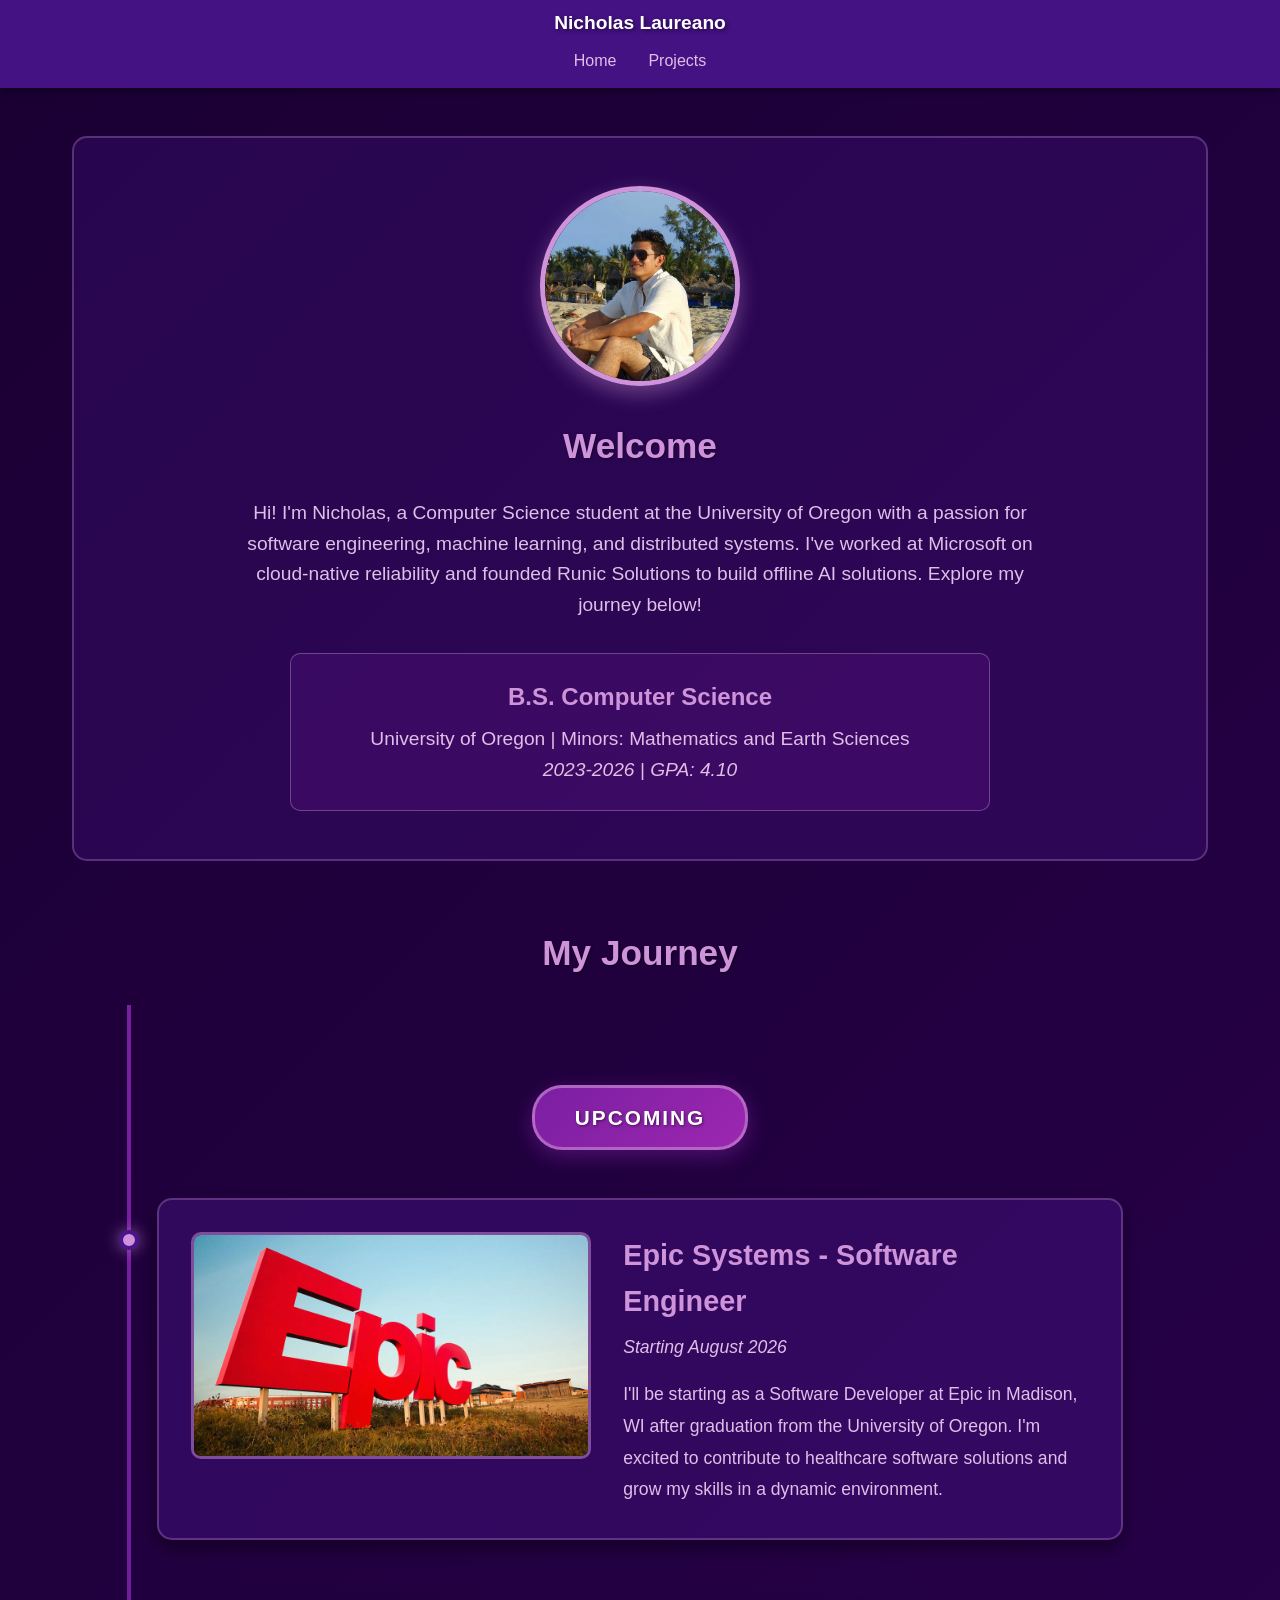
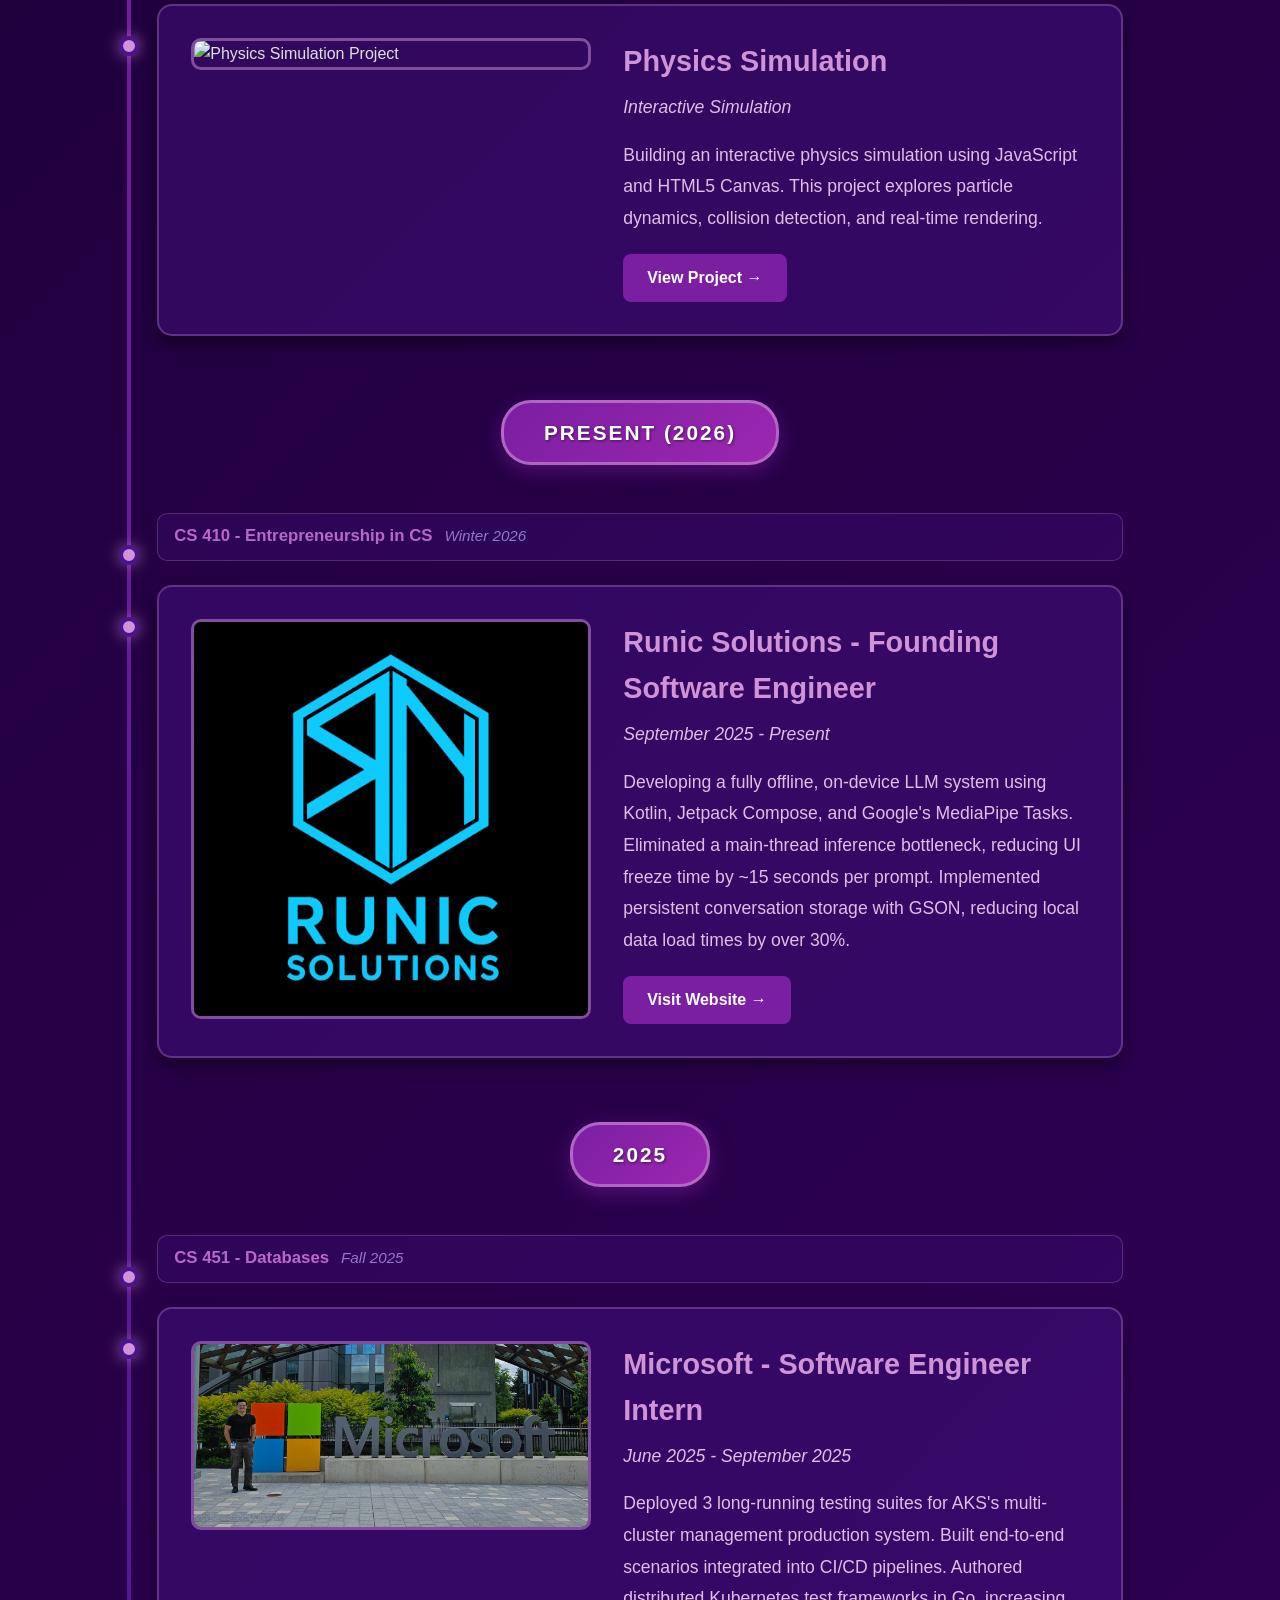
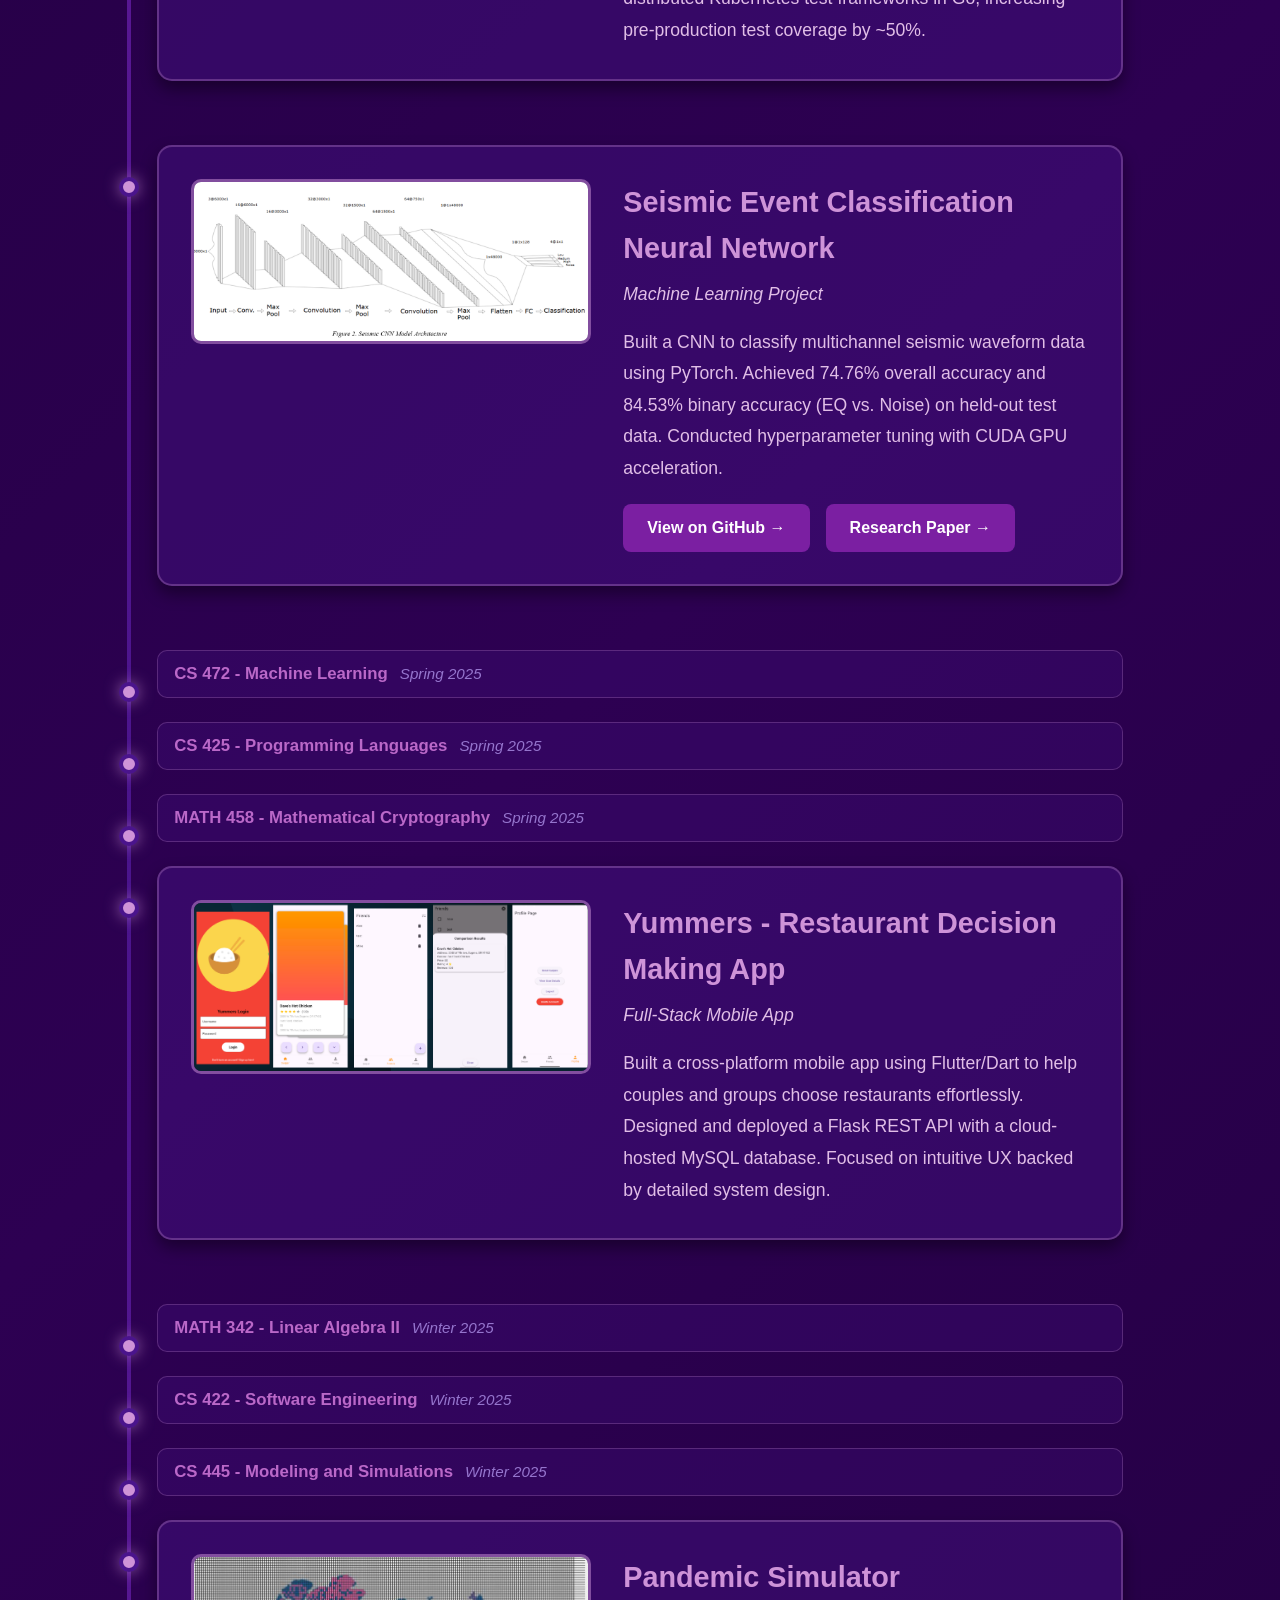
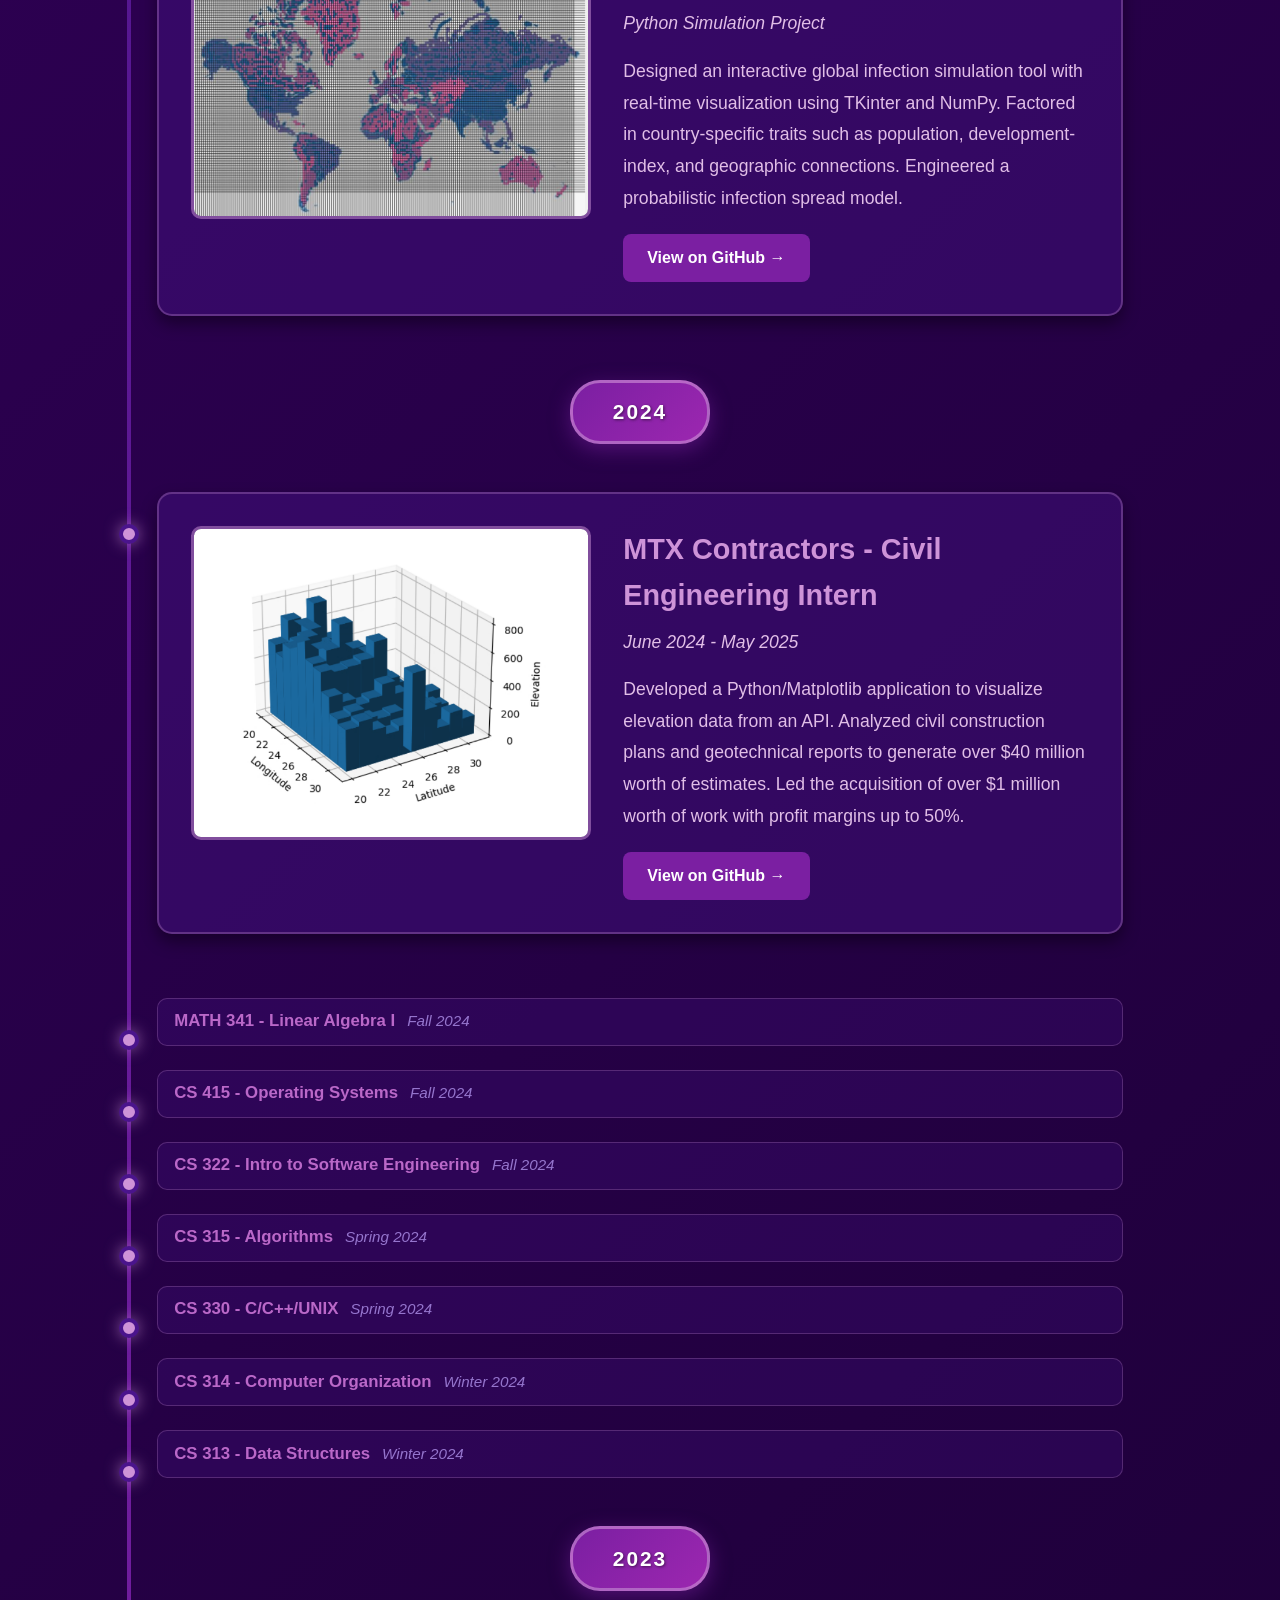
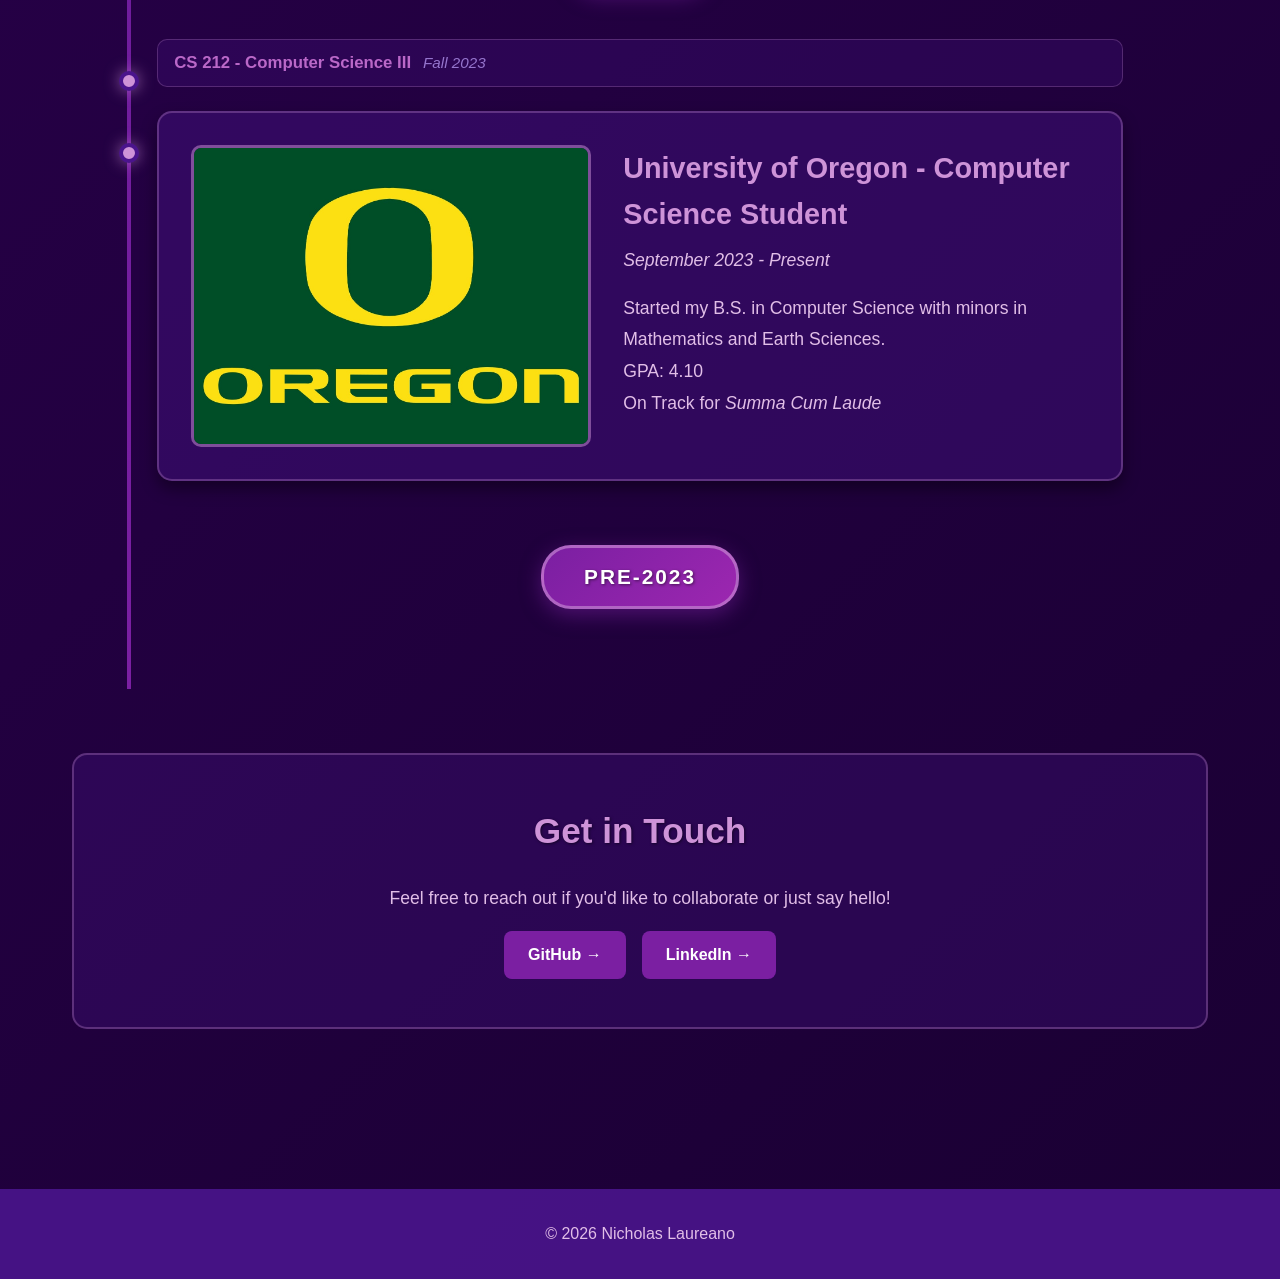
==== index.html @ 22056d3d "Add portfolio website with multiple sections and projects - Created index.html for the main portfoli" ====
<!DOCTYPE html>
<html lang="en">
<head>
    <meta charset="UTF-8">
    <meta name="viewport" content="width=device-width, initial-scale=1.0">
    <title>Nicholas Laureano - Portfolio</title>
    <link rel="stylesheet" href="css/global.css">
    <link rel="stylesheet" href="css/home.css">
</head>
<body>
    <!-- Header with navigation -->
    <header>
        <h1>Nicholas Laureano</h1>
        <nav>
            <a href="index.html">Home</a>
            <a href="projects/index.html">Projects</a>
        </nav>
    </header>

    <!-- Main content area -->
    <main>
        <!-- Introduction section -->
        <section id="intro">
            <div class="profile-image">
                <img src="./assets/pictures/nicholas-pic.jpg" alt="Nicholas Laureano">
            </div>
            <h2>Welcome</h2>
            <p>Hi! I'm Nicholas, a Computer Science student at the University of Oregon with a passion for software engineering, machine learning, and distributed systems. I've worked at Microsoft on cloud-native reliability and founded Runic Solutions to build offline AI solutions. Explore my journey below!</p>
            <div class="education">
                <h3>B.S. Computer Science</h3>
                <p class="school">University of Oregon | Minors: Mathematics and Earth Sciences</p>
                <p class="details">2023-2026 | GPA: 4.10</p>
            </div>
        </section>

        <!-- Timeline section -->
        <section id="timeline">
            <h2>My Journey</h2>
            <div class="timeline">
                <!-- Year Marker: UPCOMING -->
                <div class="year-marker">
                    <h4>UPCOMING</h4>
                </div>

                <!-- Upcoming -->
                <article class="timeline-event">
                    <div class="timeline-marker"></div>
                    <div class="timeline-content">
                        <div class="event-image">
                            <img src="./assets/pictures/epic-logo-pic.jpg" alt="Epic Systems">
                        </div>
                        <div class="event-text">
                            <h3>Epic Systems - Software Engineer</h3>
                            <p class="event-date"> Starting August 2026</p>
                            <p>I'll be starting as a Software Developer at Epic in Madison, WI after graduation from the University of Oregon. I'm excited to contribute to healthcare software solutions and grow my skills in a dynamic environment.</p>
                        </div>
                    </div>
                </article>

                <!-- Physics Sim -->
                <article class="timeline-event">
                    <div class="timeline-marker"></div>
                    <div class="timeline-content">
                        <div class="event-image">
                            <img src="https://placehold.co/400x250/ba68c8/FFFFFF?text=Physics+Sim&font=Lato" alt="Physics Simulation Project">
                        </div>
                        <div class="event-text">
                            <h3>Physics Simulation</h3>
                            <p class="event-date">Interactive Simulation</p>
                            <p>Building an interactive physics simulation using JavaScript and HTML5 Canvas. This project explores particle dynamics, collision detection, and real-time rendering.</p>
                            <a href="projects/physics-sim/index.html" class="event-link">View Project →</a>
                        </div>
                    </div>
                </article>

                <!-- Year Marker: PRESENT -->
                <div class="year-marker">
                    <h4>PRESENT (2026)</h4>
                </div>

                <!-- Course: CS 410 -->
                <article class="timeline-event timeline-small">
                    <div class="timeline-marker"></div>
                    <div class="small-item">
                        <h4>CS 410 - Entrepreneurship in CS</h4>
                        <p class="small-term">Winter 2026</p>
                    </div>
                </article>
                
                <!-- Runic Solutions -->
                <article class="timeline-event">
                    <div class="timeline-marker"></div>
                    <div class="timeline-content">
                        <div class="event-image">
                            <img src="./assets/pictures/runic-logo-pic.jpg" alt="Runic Solutions">
                        </div>
                        <div class="event-text">
                            <h3>Runic Solutions - Founding Software Engineer</h3>
                            <p class="event-date">September 2025 - Present</p>
                            <p>Developing a fully offline, on-device LLM system using Kotlin, Jetpack Compose, and Google's MediaPipe Tasks. Eliminated a main-thread inference bottleneck, reducing UI freeze time by ~15 seconds per prompt. Implemented persistent conversation storage with GSON, reducing local data load times by over 30%.</p>
                            <a href="https://www.runicsolutions.dev" class="event-link" target="_blank" rel="noopener">Visit Website →</a>
                        </div>
                    </div>
                </article>

                <!-- Year Marker: 2025 -->
                <div class="year-marker">
                    <h4>2025</h4>
                </div>

                <!-- Course: CS 451 -->
                <article class="timeline-event timeline-small">
                    <div class="timeline-marker"></div>
                    <div class="small-item">
                        <h4>CS 451 - Databases</h4>
                        <p class="small-term">Fall 2025</p>
                    </div>
                </article>

                <!-- Microsoft -->
                <article class="timeline-event">
                    <div class="timeline-marker"></div>
                    <div class="timeline-content">
                        <div class="event-image">
                            <img src="./assets/pictures/microsoft-pic.jpg" alt="Microsoft Internship">
                        </div>
                        <div class="event-text">
                            <h3>Microsoft - Software Engineer Intern</h3>
                            <p class="event-date">June 2025 - September 2025</p>
                            <p>Deployed 3 long-running testing suites for AKS's multi-cluster management production system. Built end-to-end scenarios integrated into CI/CD pipelines. Authored distributed Kubernetes test frameworks in Go, increasing pre-production test coverage by ~50%.</p>
                        </div>
                    </div>
                </article>

                <!-- Seismic Event Classification -->
                <article class="timeline-event">
                    <div class="timeline-marker"></div>
                    <div class="timeline-content">
                        <div class="event-image">
                            <img src="./assets/pictures/seismic-cnn-pic.png" alt="Seismic Event Classification">
                        </div>
                        <div class="event-text">
                            <h3>Seismic Event Classification Neural Network</h3>
                            <p class="event-date">Machine Learning Project</p>
                            <p>Built a CNN to classify multichannel seismic waveform data using PyTorch. Achieved 74.76% overall accuracy and 84.53% binary accuracy (EQ vs. Noise) on held-out test data. Conducted hyperparameter tuning with CUDA GPU acceleration.</p>
                            <div class="event-links">
                                <a href="https://github.com/NLaureano/SeismoCNN" class="event-link" target="_blank" rel="noopener">View on GitHub →</a>
                                <a href="https://github.com/NLaureano/SeismoCNN/blob/master/Seismic_Event_Classification_Using_Convolutional_Neural_Networks_on_Multichannel_Waveform_Data.pdf" class="event-link" target="_blank" rel="noopener">Research Paper →</a>
                            </div>
                        </div>
                    </div>
                </article>

                <!-- Course: CS 472 -->
                <article class="timeline-event timeline-small">
                    <div class="timeline-marker"></div>
                    <div class="small-item">
                        <h4>CS 472 - Machine Learning</h4>
                        <p class="small-term">Spring 2025</p>
                    </div>
                </article>

                <!-- Course: CS 425 -->
                <article class="timeline-event timeline-small">
                    <div class="timeline-marker"></div>
                    <div class="small-item">
                        <h4>CS 425 - Programming Languages</h4>
                        <p class="small-term">Spring 2025</p>
                    </div>
                </article>

                <!-- Course: MATH 458 -->
                <article class="timeline-event timeline-small">
                    <div class="timeline-marker"></div>
                    <div class="small-item">
                        <h4>MATH 458 - Mathematical Cryptography</h4>
                        <p class="small-term">Spring 2025</p>
                    </div>
                </article>

                <!-- Yummers App -->
                <article class="timeline-event">
                    <div class="timeline-marker"></div>
                    <div class="timeline-content">
                        <div class="event-image">
                            <img src="./assets/pictures/yummers-pic.png" alt="Yummers Restaurant App">
                        </div>
                        <div class="event-text">
                            <h3>Yummers - Restaurant Decision Making App</h3>
                            <p class="event-date">Full-Stack Mobile App</p>
                            <p>Built a cross-platform mobile app using Flutter/Dart to help couples and groups choose restaurants effortlessly. Designed and deployed a Flask REST API with a cloud-hosted MySQL database. Focused on intuitive UX backed by detailed system design.</p>
                        </div>
                    </div>
                </article>

                <!-- Course: MATH 342 -->
                <article class="timeline-event timeline-small">
                    <div class="timeline-marker"></div>
                    <div class="small-item">
                        <h4>MATH 342 - Linear Algebra II</h4>
                        <p class="small-term">Winter 2025</p>
                    </div>
                </article>

                <!-- Course: CS 422 -->
                <article class="timeline-event timeline-small">
                    <div class="timeline-marker"></div>
                    <div class="small-item">
                        <h4>CS 422 - Software Engineering</h4>
                        <p class="small-term">Winter 2025</p>
                    </div>
                </article>

                <!-- Course: CS 445 -->
                <article class="timeline-event timeline-small">
                    <div class="timeline-marker"></div>
                    <div class="small-item">
                        <h4>CS 445 - Modeling and Simulations</h4>
                        <p class="small-term">Winter 2025</p>
                    </div>
                </article>

                <!-- Pandemic Simulator -->
                <article class="timeline-event">
                    <div class="timeline-marker"></div>
                    <div class="timeline-content">
                        <div class="event-image">
                            <img src="./assets/pictures/pandemic-pic.jpg" alt="Pandemic Simulator">
                        </div>
                        <div class="event-text">
                            <h3>Pandemic Simulator</h3>
                            <p class="event-date">Python Simulation Project</p>
                            <p>Designed an interactive global infection simulation tool with real-time visualization using TKinter and NumPy. Factored in country-specific traits such as population, development-index, and geographic connections. Engineered a probabilistic infection spread model.</p>
                            <a href="https://github.com/NLaureano/GlobalInfectionSimulator" class="event-link" target="_blank" rel="noopener">View on GitHub →</a>
                        </div>
                    </div>
                </article>

                <!-- Year Marker: 2024 -->
                <div class="year-marker">
                    <h4>2024</h4>
                </div>

                <!-- MTX Contractors -->
                <article class="timeline-event">
                    <div class="timeline-marker"></div>
                    <div class="timeline-content">
                        <div class="event-image">
                            <img src="./assets/pictures/mtx-project-pic.png" alt="MTX Contractors">
                        </div>
                        <div class="event-text">
                            <h3>MTX Contractors - Civil Engineering Intern</h3>
                            <p class="event-date">June 2024 - May 2025</p>
                            <p>Developed a Python/Matplotlib application to visualize elevation data from an API. Analyzed civil construction plans and geotechnical reports to generate over $40 million worth of estimates. Led the acquisition of over $1 million worth of work with profit margins up to 50%.</p>
                            <a href="https://github.com/NLaureano/Elevation-Project" class="event-link" target="_blank" rel="noopener">View on GitHub →</a>
                        </div>
                    </div>
                </article>

                <!-- Course: MATH 341 -->
                <article class="timeline-event timeline-small">
                    <div class="timeline-marker"></div>
                    <div class="small-item">
                        <h4>MATH 341 - Linear Algebra I</h4>
                        <p class="small-term">Fall 2024</p>
                    </div>
                </article>

                <!-- Course: CS 415 -->
                <article class="timeline-event timeline-small">
                    <div class="timeline-marker"></div>
                    <div class="small-item">
                        <h4>CS 415 - Operating Systems</h4>
                        <p class="small-term">Fall 2024</p>
                    </div>
                </article>

                <!-- Course: CS 322 -->
                <article class="timeline-event timeline-small">
                    <div class="timeline-marker"></div>
                    <div class="small-item">
                        <h4>CS 322 - Intro to Software Engineering</h4>
                        <p class="small-term">Fall 2024</p>
                    </div>
                </article>

                <!-- Course: CS 315 -->
                <article class="timeline-event timeline-small">
                    <div class="timeline-marker"></div>
                    <div class="small-item">
                        <h4>CS 315 - Algorithms</h4>
                        <p class="small-term">Spring 2024</p>
                    </div>
                </article>

                <!-- Course: CS 330 -->
                <article class="timeline-event timeline-small">
                    <div class="timeline-marker"></div>
                    <div class="small-item">
                        <h4>CS 330 - C/C++/UNIX</h4>
                        <p class="small-term">Spring 2024</p>
                    </div>
                </article>

                <!-- Course: CS 314 -->
                <article class="timeline-event timeline-small">
                    <div class="timeline-marker"></div>
                    <div class="small-item">
                        <h4>CS 314 - Computer Organization</h4>
                        <p class="small-term">Winter 2024</p>
                    </div>
                </article>

                <!-- Course: CS 313 -->
                <article class="timeline-event timeline-small">
                    <div class="timeline-marker"></div>
                    <div class="small-item">
                        <h4>CS 313 - Data Structures</h4>
                        <p class="small-term">Winter 2024</p>
                    </div>
                </article>

                <!-- Year Marker: 2023 -->
                <div class="year-marker">
                    <h4>2023</h4>
                </div>

                <!-- Course: CS 212 -->
                <article class="timeline-event timeline-small">
                    <div class="timeline-marker"></div>
                    <div class="small-item">
                        <h4>CS 212 - Computer Science III</h4>
                        <p class="small-term">Fall 2023</p>
                    </div>
                </article>

                <!-- University of Oregon -->
                <article class="timeline-event">
                    <div class="timeline-marker"></div>
                    <div class="timeline-content">
                        <div class="event-image">
                            <img src="./assets/pictures/uo-logo-pic.jpg" alt="University of Oregon">
                        </div>
                        <div class="event-text">
                            <h3>University of Oregon - Computer Science Student</h3>
                            <p class="event-date">September 2023 - Present</p>
                            <p>Started my B.S. in Computer Science with minors in Mathematics and Earth Sciences.<br>
                            GPA: 4.10<br>
                            On Track for <em>Summa Cum Laude</em></p>
                        </div>
                    </div>
                </article>

                <!-- Year Marker: PRE-2023 -->
                <div class="year-marker">
                    <h4>PRE-2023</h4>
                </div>

            </div>
        </section>

        <!-- Contact section -->
        <section id="contact">
            <h2>Get in Touch</h2>
            <p>Feel free to reach out if you'd like to collaborate or just say hello!</p>
            <div class="event-links">
                <a href="https://github.com/NLaureano" class="event-link" target="_blank" rel="noopener">GitHub →</a>
                <a href="https://www.linkedin.com/in/nicholas-laureano" class="event-link" target="_blank" rel="noopener">LinkedIn →</a>
            </div>
        </section>
    </main>

    <!-- Footer -->
    <footer>
        <p>&copy; 2026 Nicholas Laureano</p>
    </footer>

    <script src="js/global.js"></script>
</body>
</html>
---- css/global.css ----
/* Global Styles */
* {
    margin: 0;
    padding: 0;
    box-sizing: border-box;
}

body {
    font-family: 'Segoe UI', Tahoma, Geneva, Verdana, sans-serif;
    line-height: 1.6;
    color: #e0e0e0;
    background: linear-gradient(135deg, #1a0033 0%, #2d0052 50%, #1a0033 100%);
    min-height: 100vh;
}

/* Header Styles */
header {
    background: rgba(74, 20, 140, 0.9);
    padding: 0.5rem 0;
    text-align: center;
    box-shadow: 0 4px 6px rgba(0, 0, 0, 0.3);
    position: sticky;
    top: 0;
    z-index: 100;
    transition: transform 0.3s ease;
}

header.hidden {
    transform: translateY(-100%);
}

header h1 {
    color: #fff;
    font-size: 1.2rem;
    margin-bottom: 0.25rem;
    text-shadow: 2px 2px 4px rgba(0, 0, 0, 0.5);
}

nav {
    display: flex;
    justify-content: center;
    gap: .5rem;
}

nav a {
    color: #e1bee7;
    text-decoration: none;
    font-size: 1rem;
    padding: 0.35rem 0.75rem;
    border-radius: 5px;
    transition: all 0.3s ease;
}

nav a:hover {
    background: rgba(255, 255, 255, 0.1);
    color: #fff;
    transform: translateY(-2px);
}

/* Main Content */
main {
    max-width: 1200px;
    margin: 0 auto;
    padding: 3rem 2rem;
}

section {
    margin-bottom: 4rem;
}

section h2 {
    color: #ce93d8;
    font-size: 2.2rem;
    margin-bottom: 1.5rem;
    text-align: center;
    text-shadow: 1px 1px 3px rgba(0, 0, 0, 0.5);
}

/* Contact Section */
#contact {
    text-align: center;
    background: rgba(74, 20, 140, 0.3);
    padding: 3rem;
    border-radius: 15px;
    border: 2px solid rgba(206, 147, 216, 0.3);
}

#contact p {
    font-size: 1.1rem;
    color: #e1bee7;
}

/* Footer */
footer {
    background: rgba(74, 20, 140, 0.9);
    color: #e1bee7;
    text-align: center;
    padding: 2rem;
    margin-top: 3rem;
}

/* Responsive Design */
@media (max-width: 768px) {
    header h1 {
        font-size: 2rem;
    }
    
    nav {
        flex-direction: column;
        gap: 1rem;
    }
}
---- css/home.css ----
/* Home Page Specific Styles */

/* Introduction Section */
#intro {
    text-align: center;
    background: rgba(74, 20, 140, 0.3);
    padding: 3rem;
    border-radius: 15px;
    border: 2px solid rgba(206, 147, 216, 0.3);
}

.profile-image {
    margin: 0 auto 2rem;
    width: 200px;
    height: 200px;
}

.profile-image img {
    width: 100%;
    height: 100%;
    border-radius: 50%;
    object-fit: cover;
    border: 5px solid #ce93d8;
    box-shadow: 0 8px 20px rgba(206, 147, 216, 0.4);
    transition: transform 0.3s ease, box-shadow 0.3s ease;
}

.profile-image img:hover {
    transform: scale(1.05);
    box-shadow: 0 12px 30px rgba(206, 147, 216, 0.6);
}

#intro p {
    font-size: 1.2rem;
    max-width: 800px;
    margin: 0 auto;
    color: #e1bee7;
}

.education {
    margin-top: 2rem;
    padding: 1.5rem;
    background: rgba(123, 31, 162, 0.2);
    border-radius: 10px;
    border: 1px solid rgba(206, 147, 216, 0.4);
    max-width: 700px;
    margin-left: auto;
    margin-right: auto;
}

.education h3 {
    color: #ce93d8;
    font-size: 1.5rem;
    margin-bottom: 0.5rem;
}

.education .school {
    color: #ba68c8;
    font-size: 1.1rem;
    margin-bottom: 0.3rem;
}

.education .details {
    color: #e1bee7;
    font-size: 1rem;
    font-style: italic;
}

/* Timeline Styles */
.timeline {
    position: relative;
    padding: 2rem 0;
/* Year Markers */
.year-marker {
    position: relative;
    text-align: center;
    margin: 3rem 0;
    z-index: 3;
}

.year-marker h4 {
    display: inline-block;
    background: linear-gradient(135deg, #7b1fa2, #9c27b0);
    color: #fff;
    padding: 0.8rem 2.5rem;
    border-radius: 30px;
    font-size: 1.3rem;
    font-weight: 700;
    letter-spacing: 2px;
    box-shadow: 0 6px 20px rgba(123, 31, 162, 0.5);
    border: 3px solid rgba(206, 147, 216, 0.6);
    text-shadow: 1px 1px 3px rgba(0, 0, 0, 0.5);
    transition: transform 0.3s ease, box-shadow 0.3s ease;
}

.year-marker h4:hover {
    transform: scale(1.05);
    box-shadow: 0 8px 25px rgba(123, 31, 162, 0.7);
}

}

/* Timeline vertical line */
.timeline::before {
    content: '';
    position: absolute;
    left: 5%;
    top: 0;
    bottom: 0;
    width: 4px;
    background: linear-gradient(to bottom, #7b1fa2, #4a148c, #7b1fa2);
    transform: translateX(-50%);
    z-index: -1;
}

/* Timeline Event */
.timeline-event {
    position: relative;
    margin-bottom: 4rem;
    display: flex;
    justify-content: center;
}

/* Timeline Marker (circle on the line) */
.timeline-marker {
    position: absolute;
    left: 5%;
    top: 2rem;
    width: 20px;
    height: 20px;
    background: #ce93d8;
    border: 4px solid #4a148c;
    border-radius: 50%;
    transform: translateX(-50%);
    z-index: 1;
    box-shadow: 0 0 15px rgba(206, 147, 216, 0.6);
}

/* Timeline Content */
.timeline-content {
    background: rgba(74, 20, 140, 0.4);
    border: 2px solid rgba(206, 147, 216, 0.3);
    border-radius: 15px;
    padding: 2rem;
    width: 85%;
    display: grid;
    grid-template-columns: 400px 1fr;
    gap: 2rem;
    align-items: start;
    box-shadow: 0 8px 16px rgba(0, 0, 0, 0.4);
    transition: transform 0.3s ease, box-shadow 0.3s ease;
    position: relative;
    z-index: 2;
}

.timeline-content:hover {
    transform: translateY(-5px);
    box-shadow: 0 12px 24px rgba(0, 0, 0, 0.6);
}

/* Event Image */
.event-image {
    border-radius: 10px;
    overflow: hidden;
    border: 3px solid rgba(206, 147, 216, 0.5);
}

.event-image img {
    width: 100%;
    height: auto;
    display: block;
    transition: transform 0.3s ease;
}

.event-image:hover img {
    transform: scale(1.05);
}

/* Event Text */
.event-text h3 {
    color: #ce93d8;
    font-size: 1.8rem;
    margin-bottom: 0.5rem;
}

.event-date {
    color: #ba68c8;
    font-style: italic;
    margin-bottom: 1rem;
    font-size: 0.95rem;
}

.event-text p {
    color: #e1bee7;
    font-size: 1.1rem;
    line-height: 1.8;
}

/* Small Timeline Items - Compact Style */
.timeline-small {
    margin-bottom: 1.5rem;
}

.small-item {
    background: rgba(74, 20, 140, 0.25);
    border: 1px solid rgba(206, 147, 216, 0.25);
    border-radius: 10px;
    padding: 0.6rem 1rem;
    width: 85%;
    margin-left: auto;
    margin-right: auto;
    position: relative;
    z-index: 2;
    transition: all 0.3s ease;
    display: flex;
    align-items: baseline;
    gap: 0.75rem;
}

.small-item:hover {
    background: rgba(74, 20, 140, 0.35);
    border-color: rgba(206, 147, 216, 0.4);
    transform: translateX(5px);
}

.small-item h4 {
    color: #ba68c8;
    font-size: 1.05rem;
    font-weight: 700;
    margin: 0;
}

.small-term {
    color: #9575cd;
    font-size: 0.95rem;
    font-style: italic;
    margin: 0;
}

.event-links {
    display: flex;
    gap: 1rem;
    flex-wrap: wrap;
    margin-top: 1.2rem;
}

#contact .event-links {
    justify-content: center;
}

.event-link {
    display: inline-block;
    padding: 0.7rem 1.5rem;
    background: #7b1fa2;
    color: #fff;
    text-decoration: none;
    border-radius: 8px;
    transition: all 0.3s ease;
    font-weight: 600;
    margin-top: 1.2rem;
}

.event-links .event-link {
    margin-top: 0;
}

.event-link:hover {
    background: #9c27b0;
    transform: translateX(5px);
    box-shadow: 0 4px 8px rgba(0, 0, 0, 0.3);
}

/* Responsive Design for Home Page */
@media (max-width: 768px) {
    .profile-image {
        width: 150px;
        height: 150px;
    }
    
    .timeline::before {
        left: 30px;
    }
    
    .timeline-marker {
        left: 30px;
    }
    
    .timeline-content {
        grid-template-columns: 1fr;
        width: calc(100% - 80px);
        margin-left: 80px;
    }
    
    .event-text h3 {
        font-size: 1.5rem;
    }
}
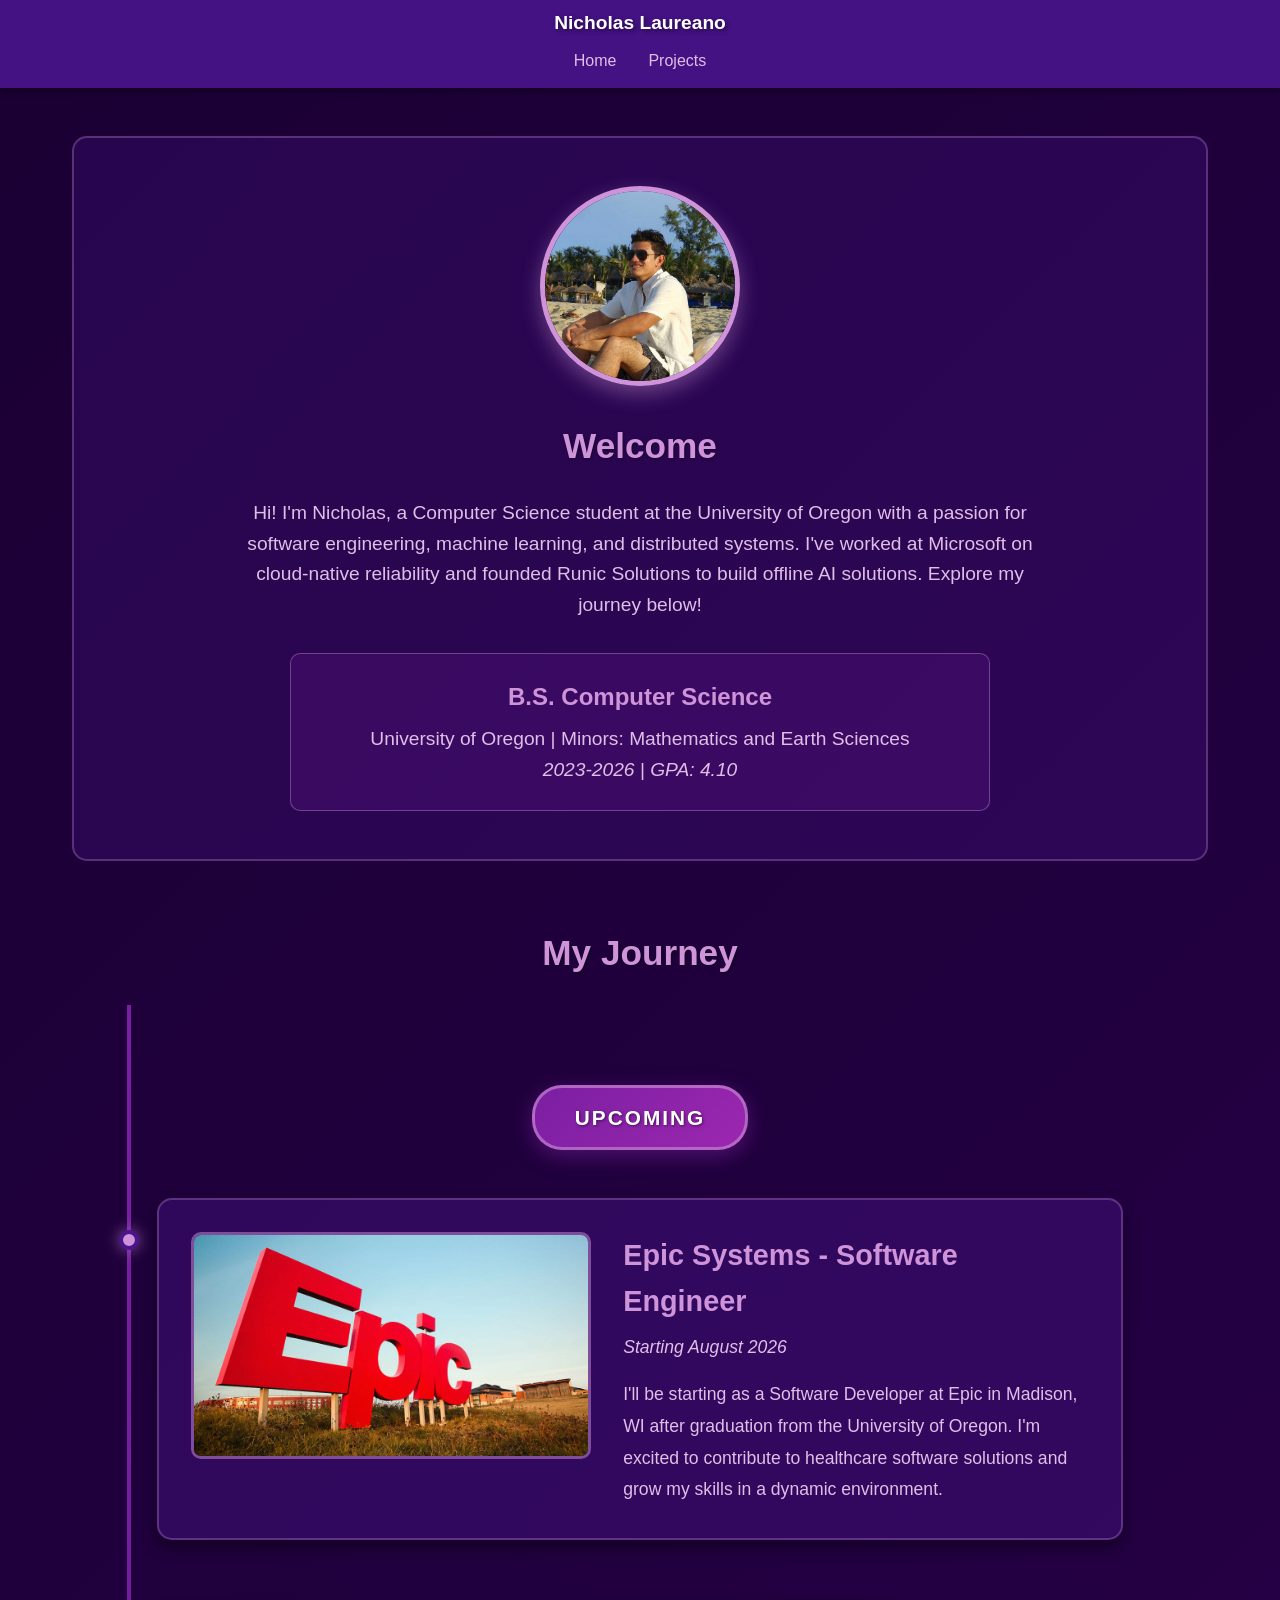
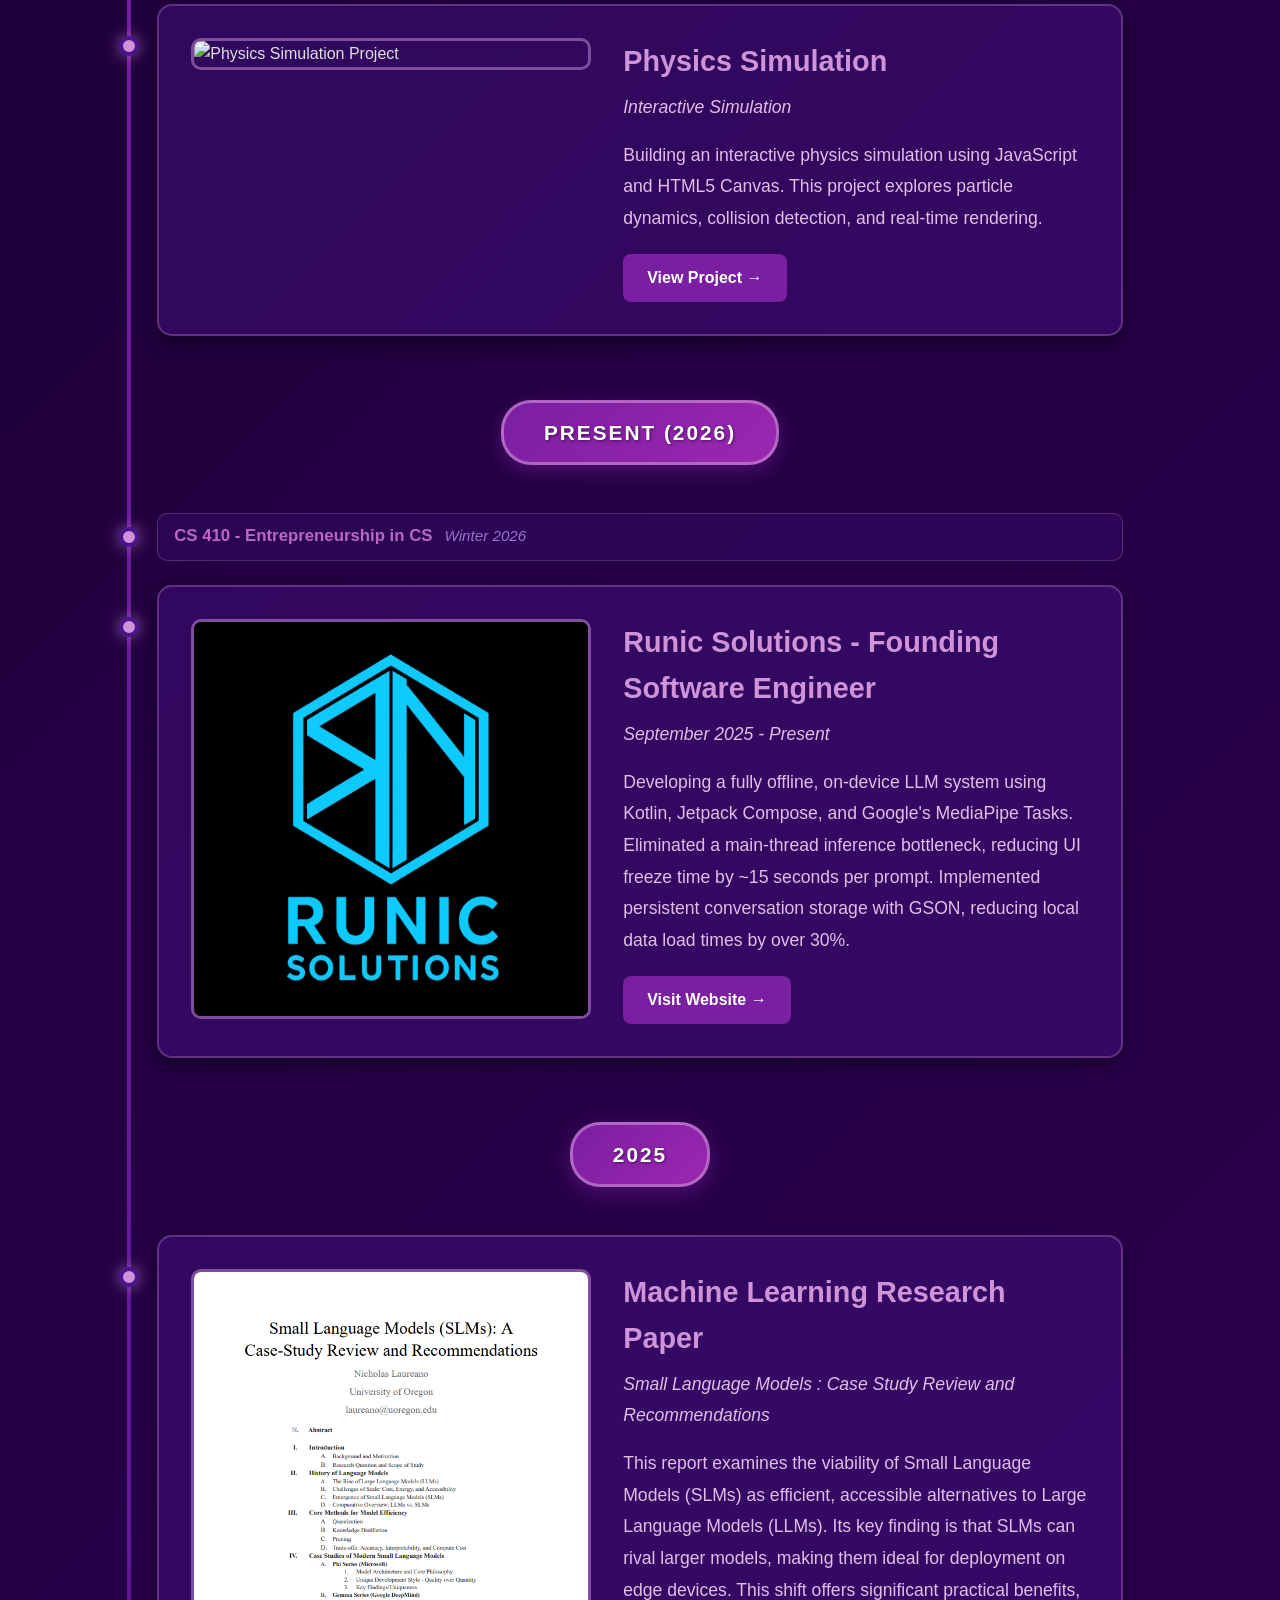
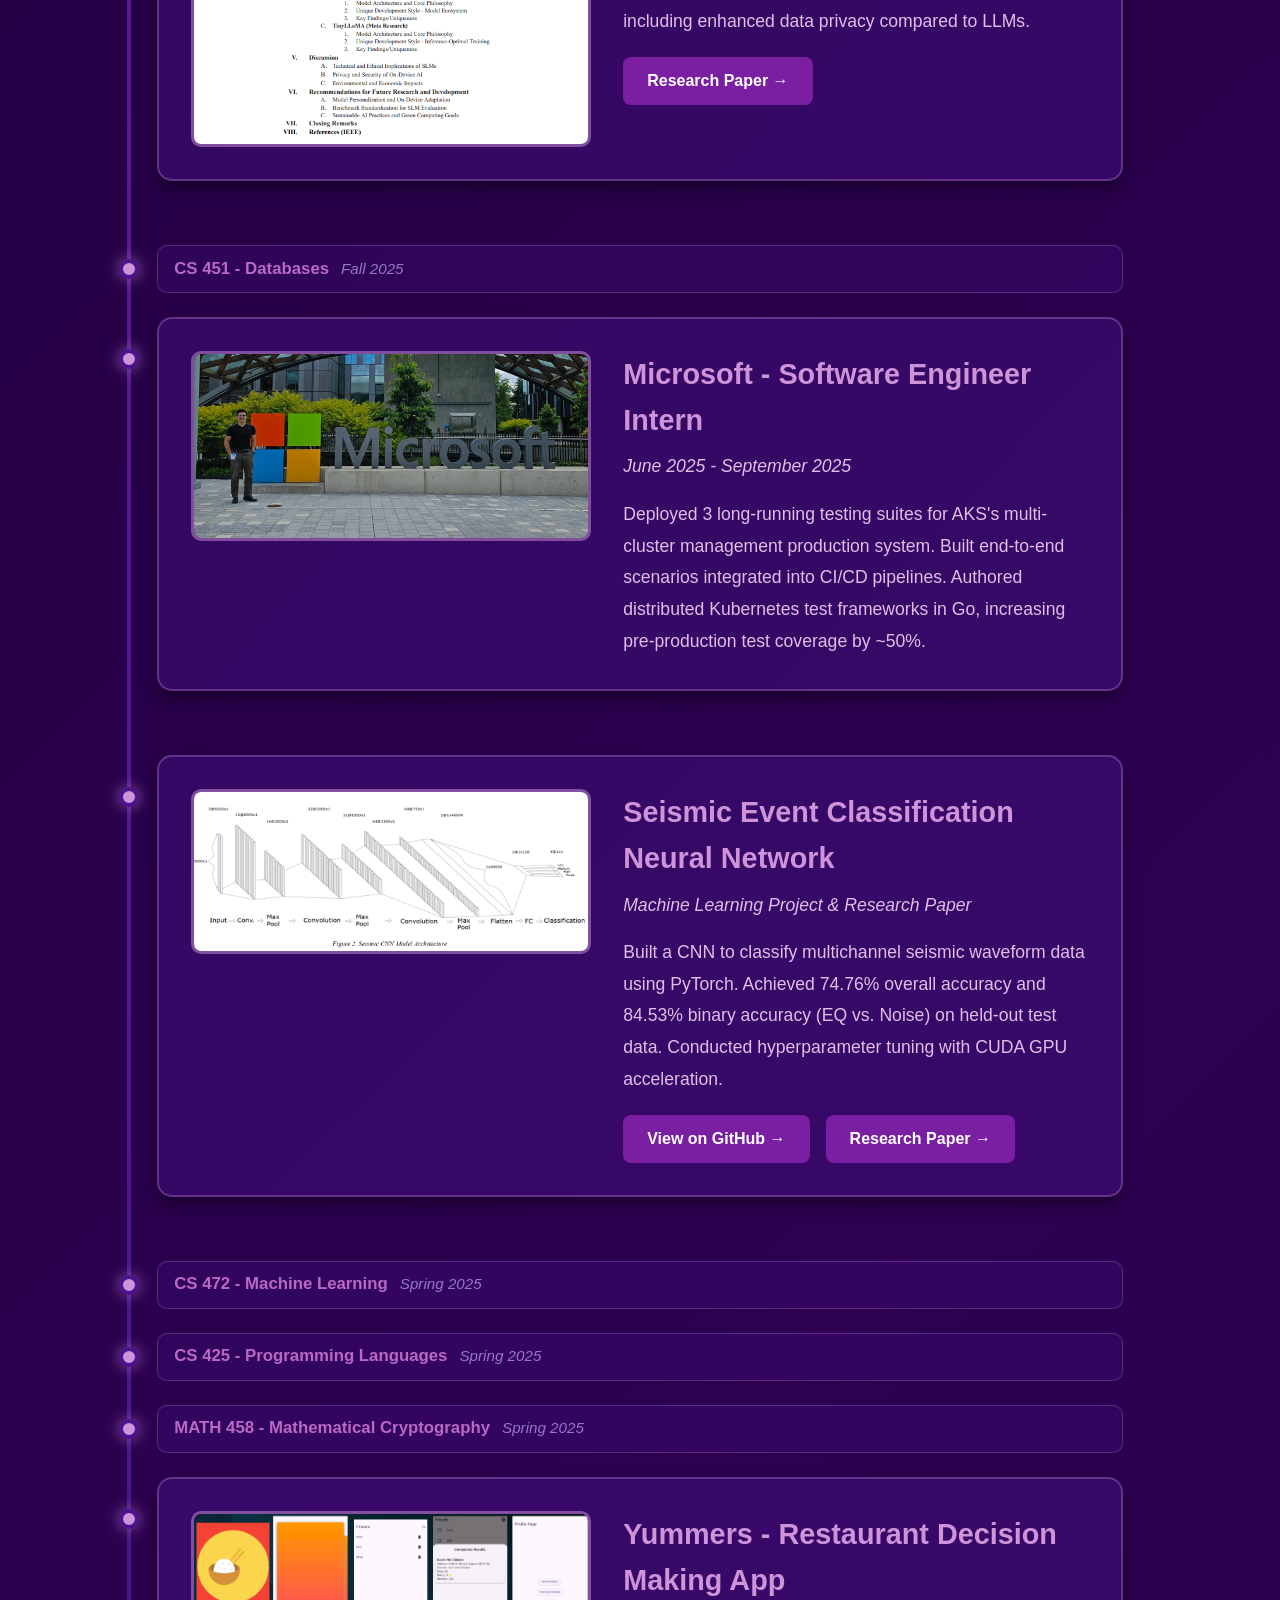
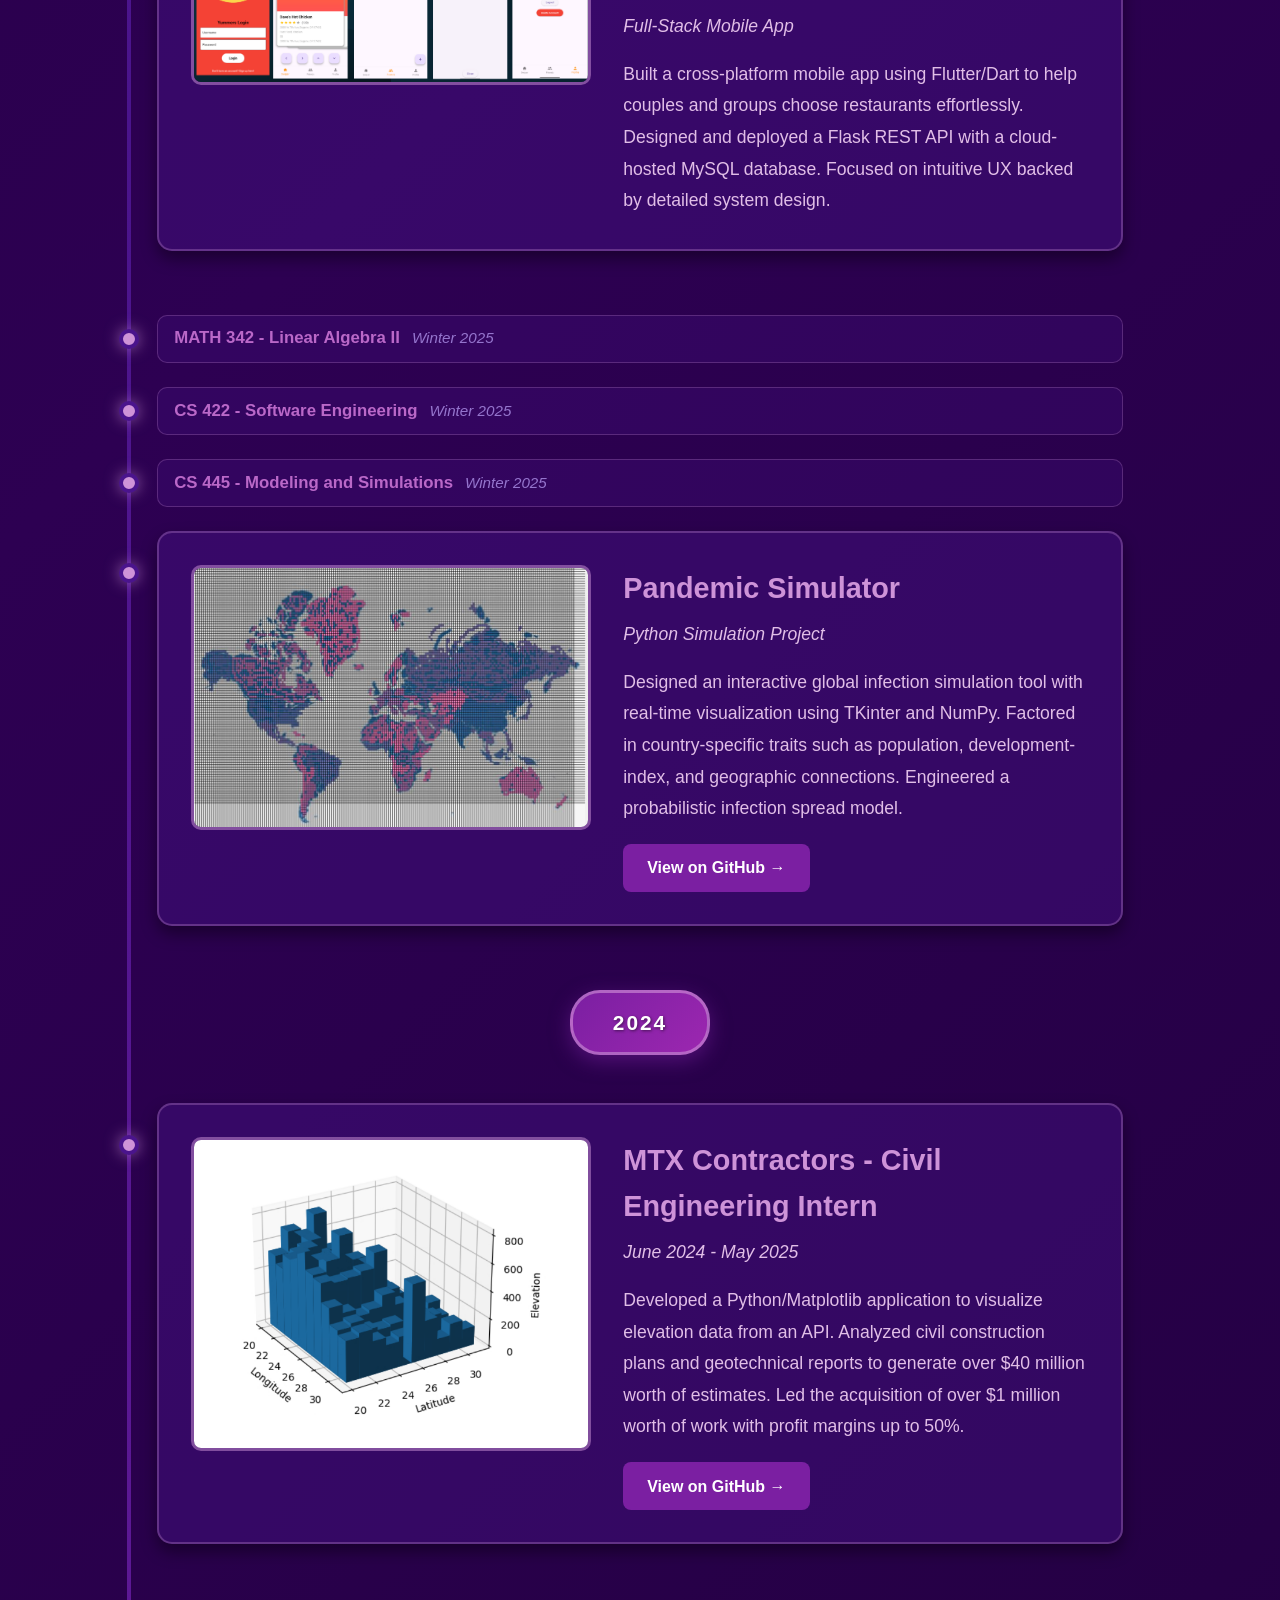
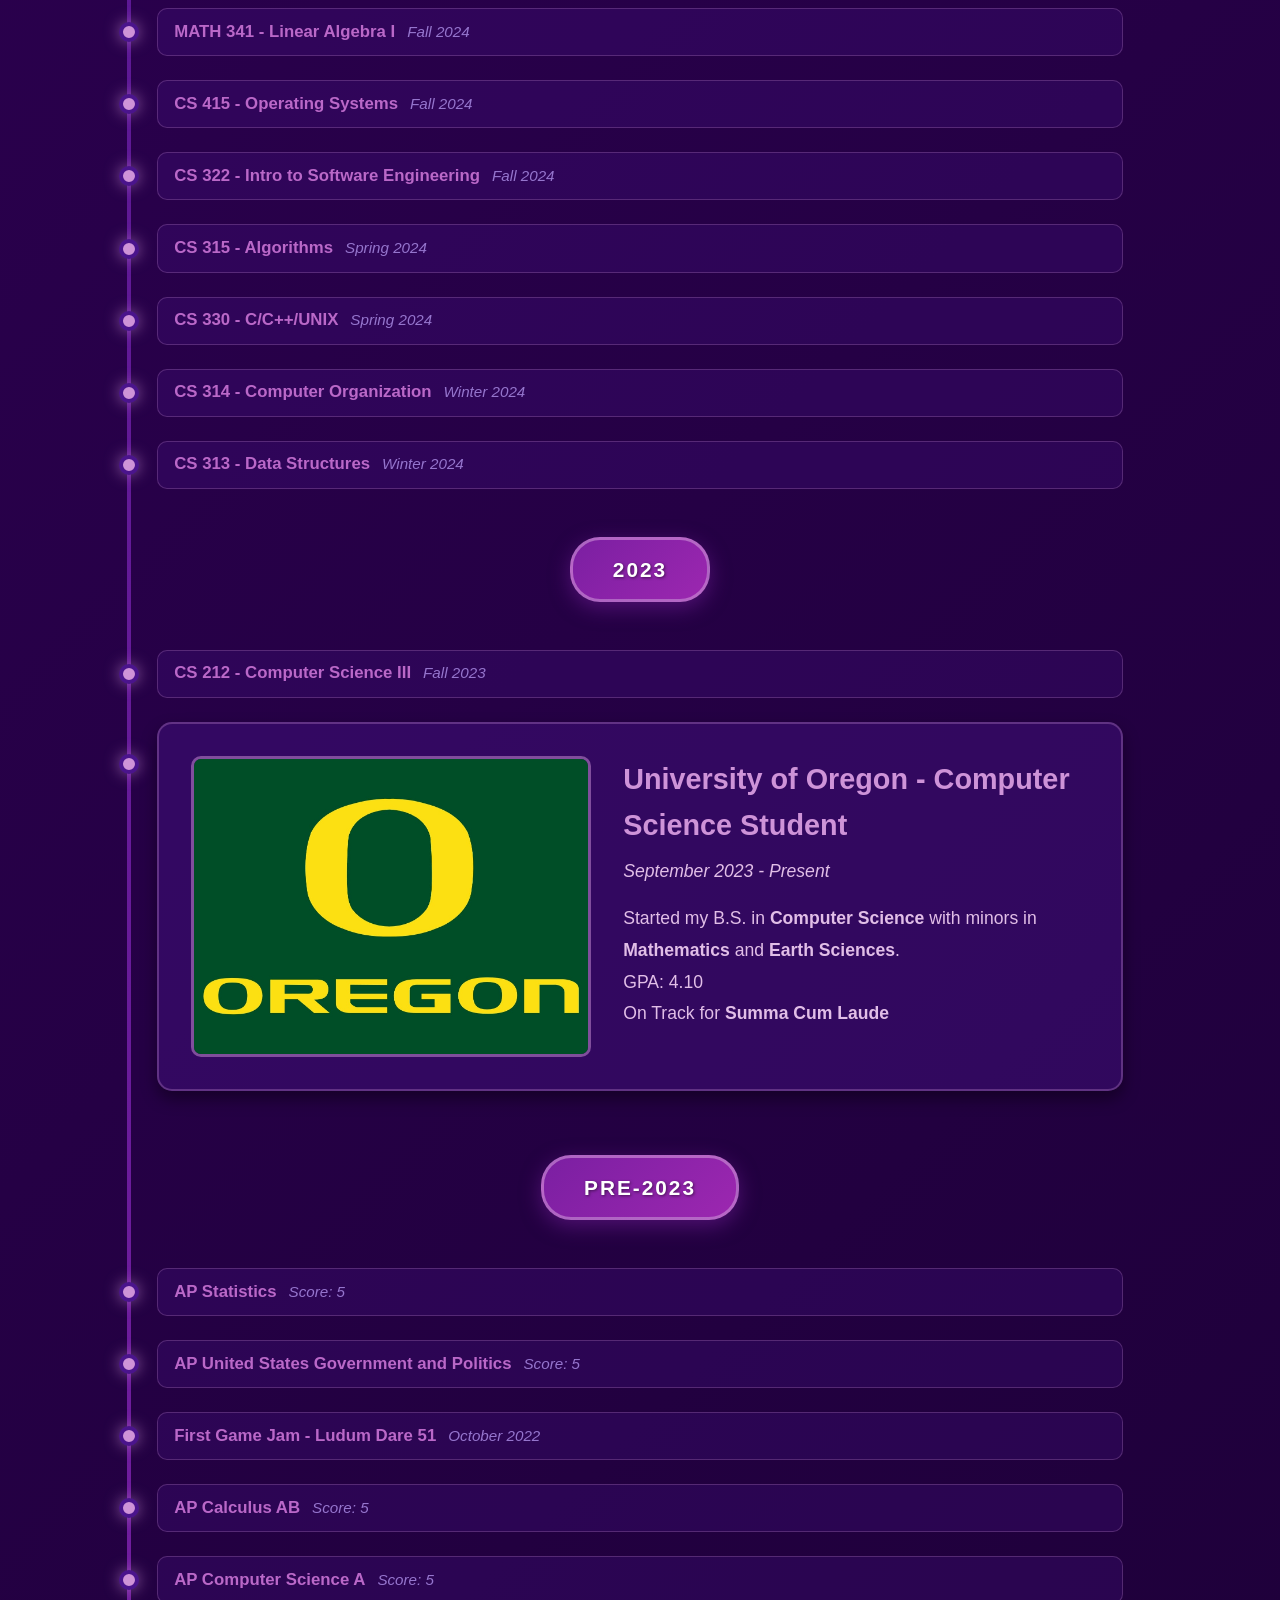
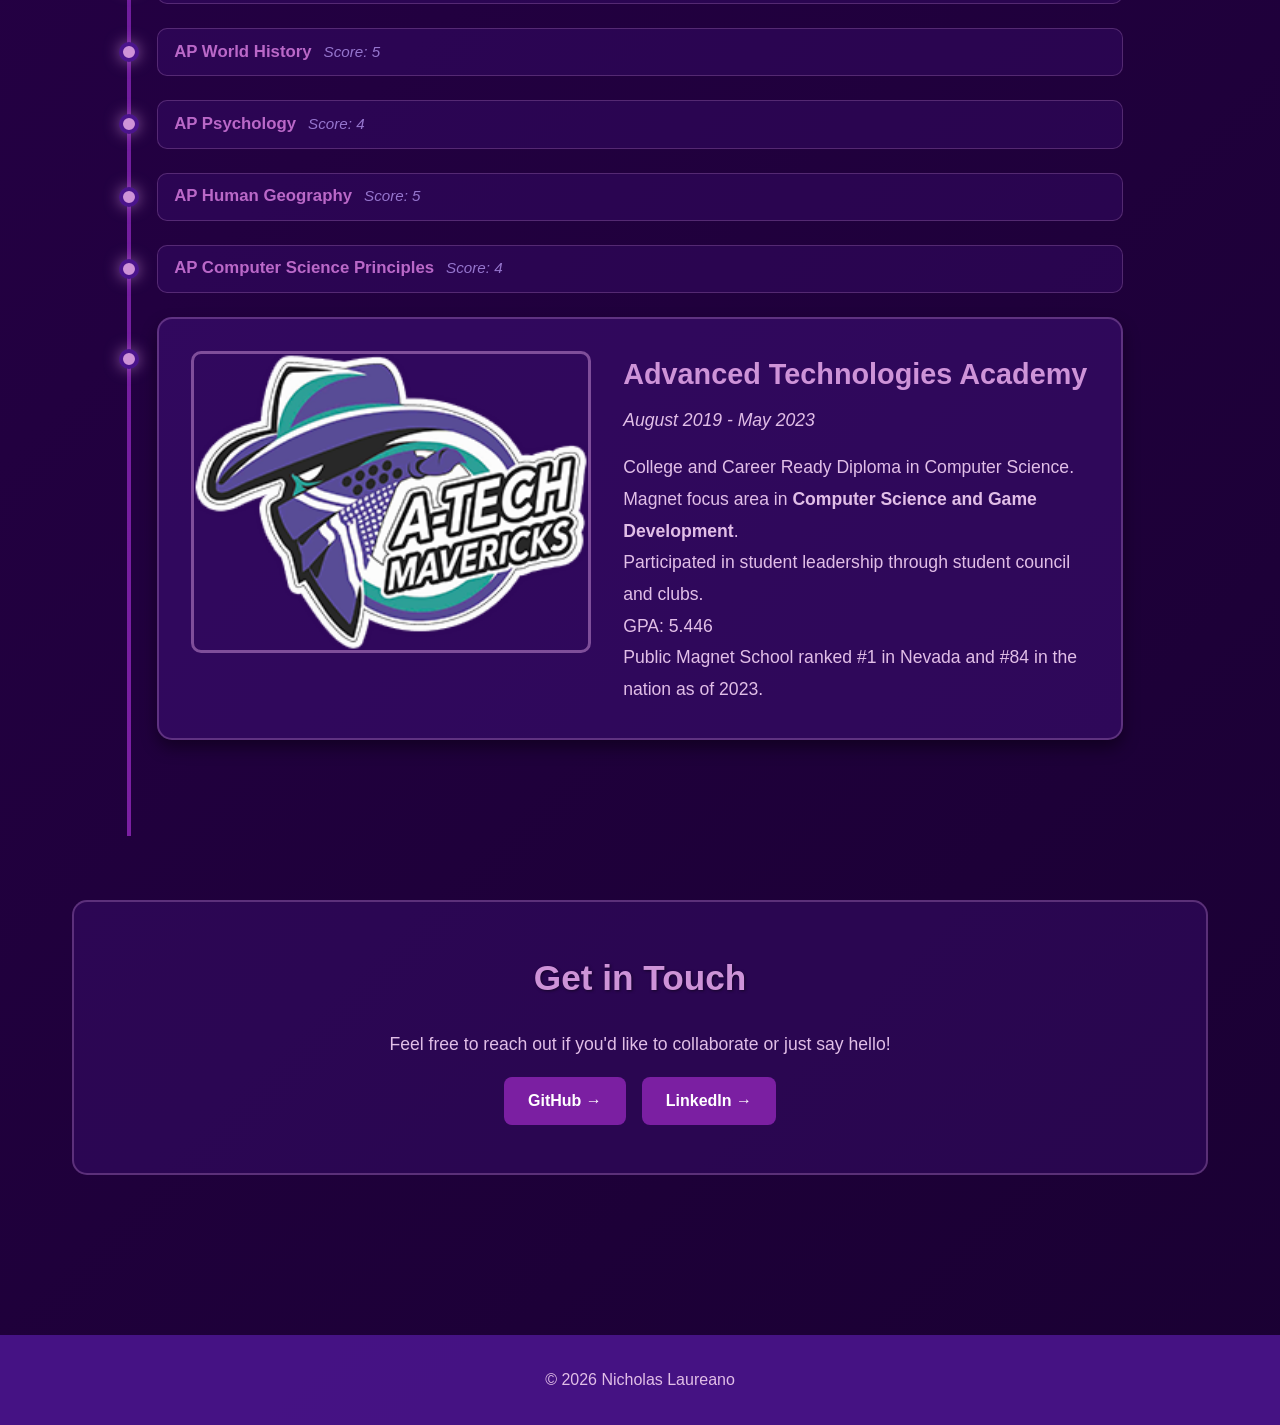
==== commit 346021e1: "Add new images and enhance timeline events in index.html - Added ata-logo-pic.png and slm-doc-pic.pn" ====
--- a/index.html
+++ b/index.html
@@ -3,7 +3,7 @@
 <head>
     <meta charset="UTF-8">
     <meta name="viewport" content="width=device-width, initial-scale=1.0">
-    <title>Nicholas Laureano - Portfolio</title>
+    <title>Nicholas Laureano</title>
     <link rel="stylesheet" href="css/global.css">
     <link rel="stylesheet" href="css/home.css">
 </head>
@@ -108,6 +108,22 @@
                     <h4>2025</h4>
                 </div>
 
+                <!-- SLM Research Paper -->
+                <article class="timeline-event">
+                    <div class="timeline-marker"></div>
+                    <div class="timeline-content">
+                        <div class="event-image">
+                            <img src="./assets/pictures/slm-doc-pic.png" alt="SLM Research Paper">
+                        </div>
+                        <div class="event-text">
+                            <h3>Machine Learning Research Paper</h3>
+                            <p class="event-date">Small Language Models : Case Study Review and Recommendations</p>
+                            <p>This report examines the viability of Small Language Models (SLMs) as efficient, accessible alternatives to Large Language Models (LLMs). Its key finding is that SLMs can rival larger models, making them ideal for deployment on edge devices. This shift offers significant practical benefits, including enhanced data privacy compared to LLMs.</p>
+                            <a href="./assets/documents/Small_Language_Models_(SLMs)_A_Case-Study_Review_and_Recommendations.pdf" class="event-link" target="_blank" rel="noopener">Research Paper →</a>
+                        </div>
+                    </div>
+                </article>
+
                 <!-- Course: CS 451 -->
                 <article class="timeline-event timeline-small">
                     <div class="timeline-marker"></div>
@@ -141,7 +157,7 @@
                         </div>
                         <div class="event-text">
                             <h3>Seismic Event Classification Neural Network</h3>
-                            <p class="event-date">Machine Learning Project</p>
+                            <p class="event-date">Machine Learning Project & Research Paper</p>
                             <p>Built a CNN to classify multichannel seismic waveform data using PyTorch. Achieved 74.76% overall accuracy and 84.53% binary accuracy (EQ vs. Noise) on held-out test data. Conducted hyperparameter tuning with CUDA GPU acceleration.</p>
                             <div class="event-links">
                                 <a href="https://github.com/NLaureano/SeismoCNN" class="event-link" target="_blank" rel="noopener">View on GitHub →</a>
@@ -344,9 +360,9 @@
                         <div class="event-text">
                             <h3>University of Oregon - Computer Science Student</h3>
                             <p class="event-date">September 2023 - Present</p>
-                            <p>Started my B.S. in Computer Science with minors in Mathematics and Earth Sciences.<br>
+                            <p>Started my B.S. in <b>Computer Science</b> with minors in <b>Mathematics</b> and <b>Earth Sciences</b>.<br>
                             GPA: 4.10<br>
-                            On Track for <em>Summa Cum Laude</em></p>
+                            On Track for <b>Summa Cum Laude</b></p>
                         </div>
                     </div>
                 </article>
@@ -355,6 +371,97 @@
                 <div class="year-marker">
                     <h4>PRE-2023</h4>
                 </div>
+
+                <!-- AP Exams -->
+                <article class="timeline-event timeline-small">
+                    <div class="timeline-marker"></div>
+                    <div class="small-item">
+                        <h4>AP Statistics</h4>
+                        <p class="small-term">Score: 5</p>
+                    </div>
+                </article>
+
+                <article class="timeline-event timeline-small">
+                    <div class="timeline-marker"></div>
+                    <div class="small-item">
+                        <h4>AP United States Government and Politics</h4>
+                        <p class="small-term">Score: 5</p>
+                    </div>
+                </article>
+
+                <!-- First Game Jam : Ludum Dare 51-->
+                 <article class="timeline-event timeline-small">
+                    <div class="timeline-marker"></div>
+                    <div class="small-item">
+                        <h4>First Game Jam - Ludum Dare 51</h4>
+                        <p class="small-term">October 2022</p>
+                    </div>
+                </article>
+
+                <article class="timeline-event timeline-small">
+                    <div class="timeline-marker"></div>
+                    <div class="small-item">
+                        <h4>AP Calculus AB</h4>
+                        <p class="small-term">Score: 5</p>
+                    </div>
+                </article>
+
+                <article class="timeline-event timeline-small">
+                    <div class="timeline-marker"></div>
+                    <div class="small-item">
+                        <h4>AP Computer Science A</h4>
+                        <p class="small-term">Score: 5</p>
+                    </div>
+                </article>
+
+                <article class="timeline-event timeline-small">
+                    <div class="timeline-marker"></div>
+                    <div class="small-item">
+                        <h4>AP World History</h4>
+                        <p class="small-term">Score: 5</p>
+                    </div>
+                </article>
+
+                <article class="timeline-event timeline-small">
+                    <div class="timeline-marker"></div>
+                    <div class="small-item">
+                        <h4>AP Psychology</h4>
+                        <p class="small-term">Score: 4</p>
+                    </div>
+                </article>
+
+                <article class="timeline-event timeline-small">
+                    <div class="timeline-marker"></div>
+                    <div class="small-item">
+                        <h4>AP Human Geography</h4>
+                        <p class="small-term">Score: 5</p>
+                    </div>
+                </article>
+
+                <article class="timeline-event timeline-small">
+                    <div class="timeline-marker"></div>
+                    <div class="small-item">
+                        <h4>AP Computer Science Principles</h4>
+                        <p class="small-term">Score: 4</p>
+                    </div>
+                </article>
+
+                <!-- High School -->
+                <article class="timeline-event">
+                    <div class="timeline-marker"></div>
+                    <div class="timeline-content">
+                        <div class="event-image">
+                            <img src="./assets/pictures/ata-logo-pic.png" alt="Advanced Technologies Academy">
+                        </div>
+                        <div class="event-text">
+                            <h3>Advanced Technologies Academy</h3>
+                            <p class="event-date">August 2019 - May 2023</p>
+                            <p>College and Career Ready Diploma in Computer Science. Magnet focus area in <b>Computer Science and Game Development</b>. <br> Participated in student leadership through student council and clubs.<br>
+                            GPA: 5.446<br>
+                            Public Magnet School ranked #1 in Nevada and #84 in the nation as of 2023.</p>
+                        </div>
+                    </div>
+                </article>
 
             </div>
         </section>
--- a/css/home.css
+++ b/css/home.css
@@ -201,6 +201,11 @@
     margin-bottom: 1.5rem;
 }
 
+.timeline-small .timeline-marker {
+    top: 50%;
+    transform: translate(-50%, -50%);
+}
+
 .small-item {
     background: rgba(74, 20, 140, 0.25);
     border: 1px solid rgba(206, 147, 216, 0.25);
@@ -290,6 +295,12 @@
         width: calc(100% - 80px);
         margin-left: 80px;
     }
+
+    .small-item {
+        width: calc(100% - 80px);
+        margin-left: 80px;
+        margin-right: 0;
+    }
     
     .event-text h3 {
         font-size: 1.5rem;
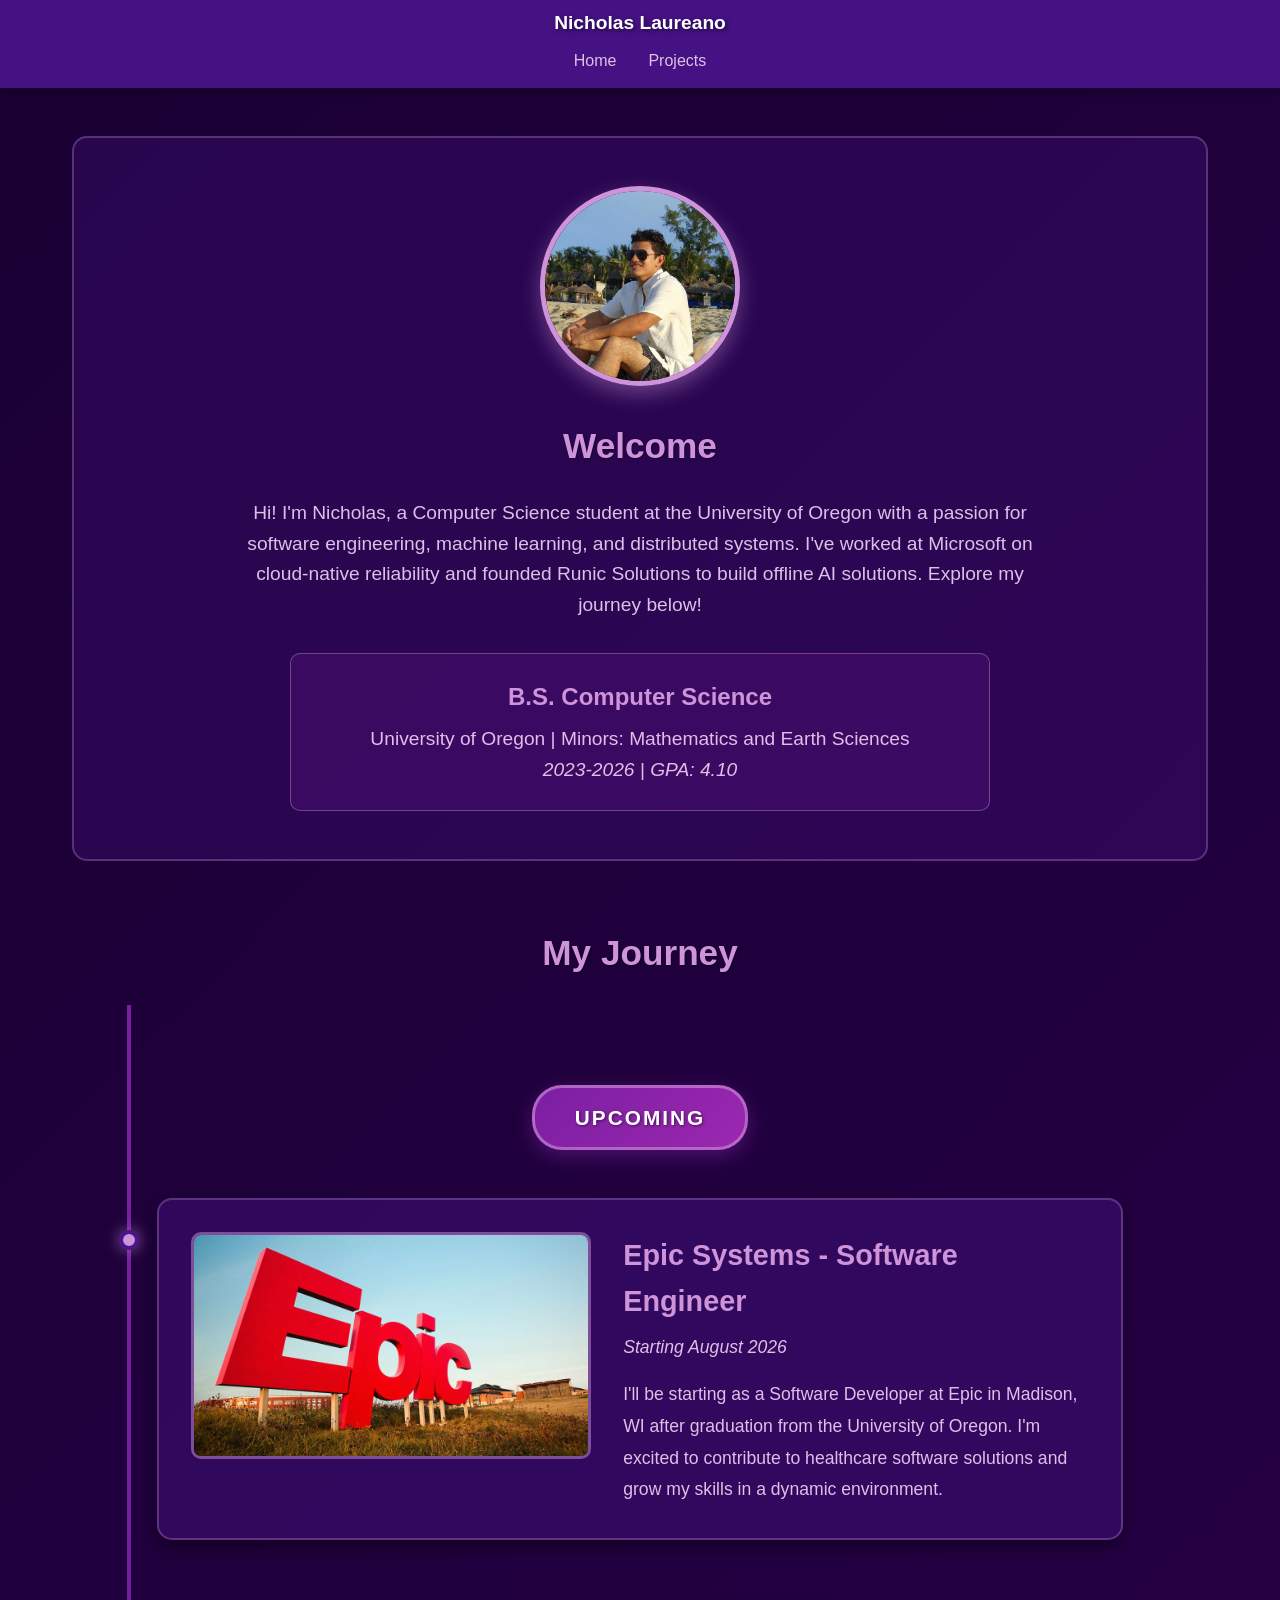
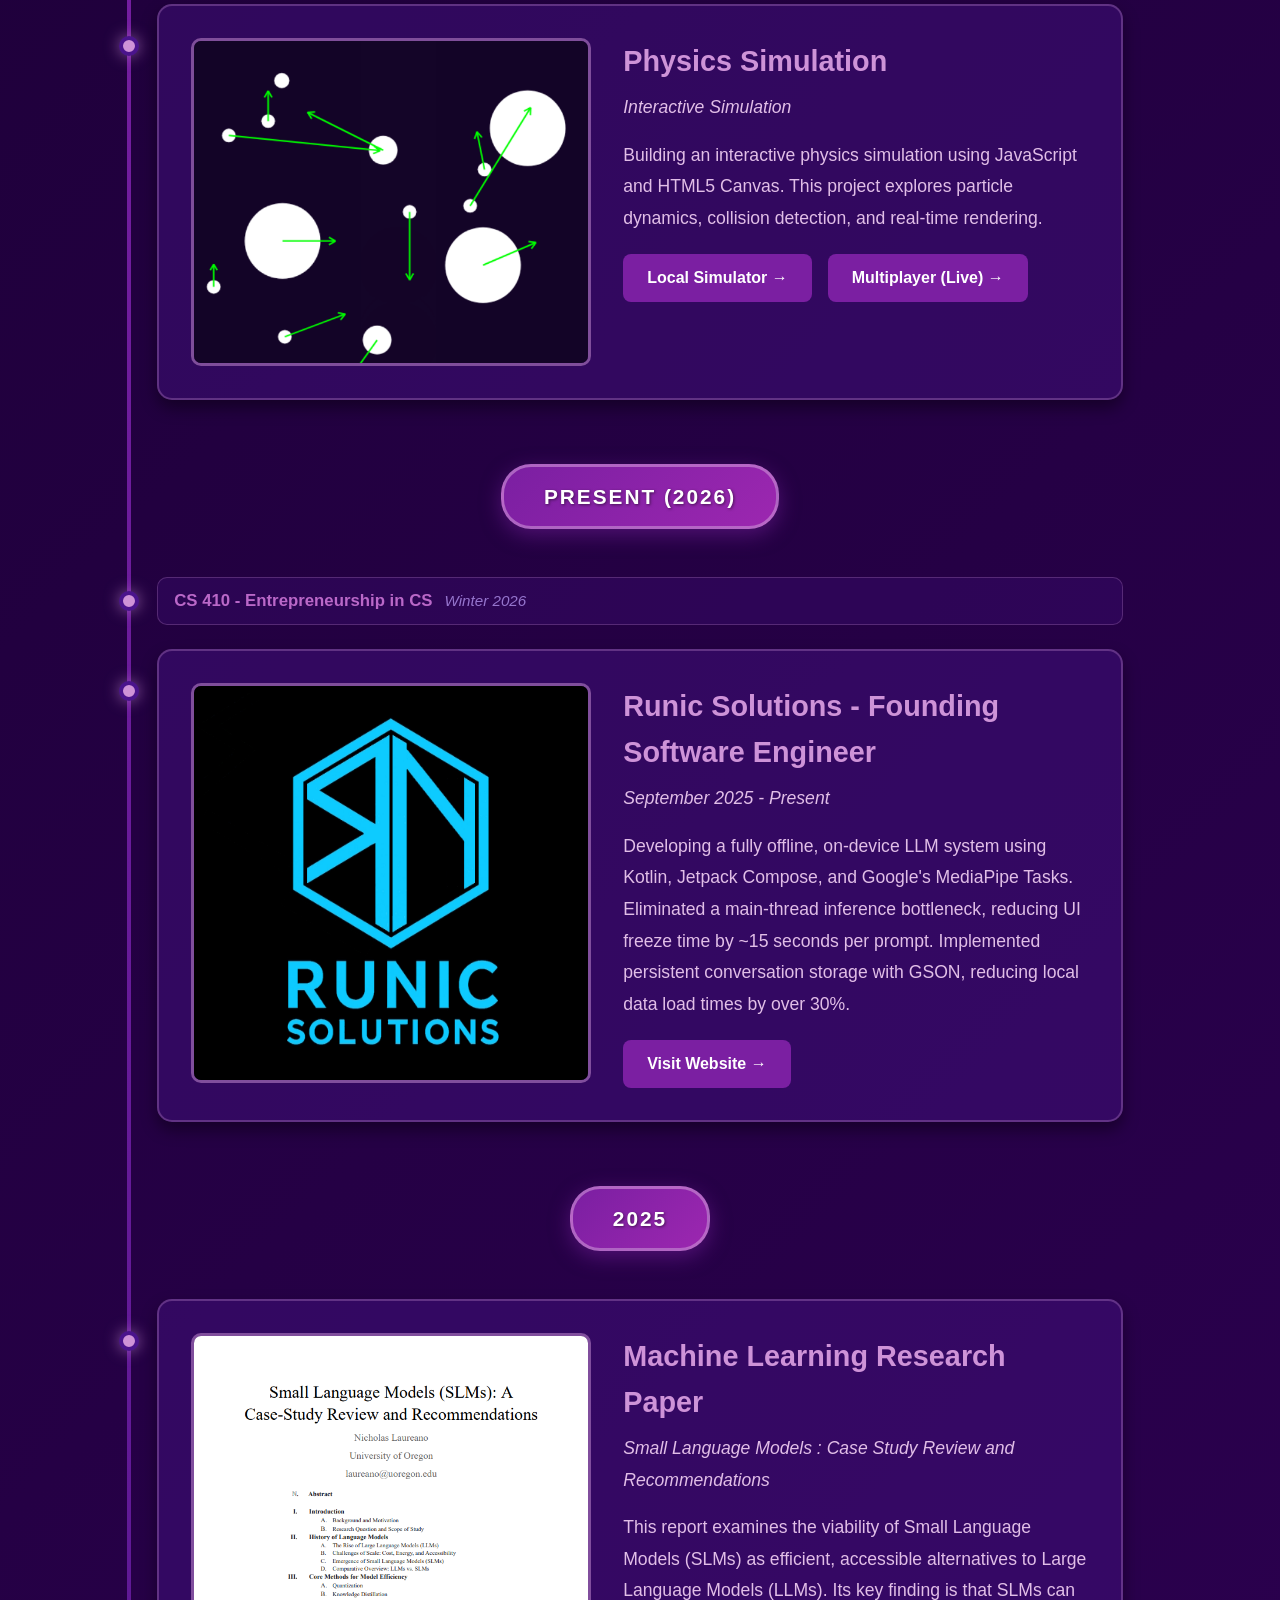
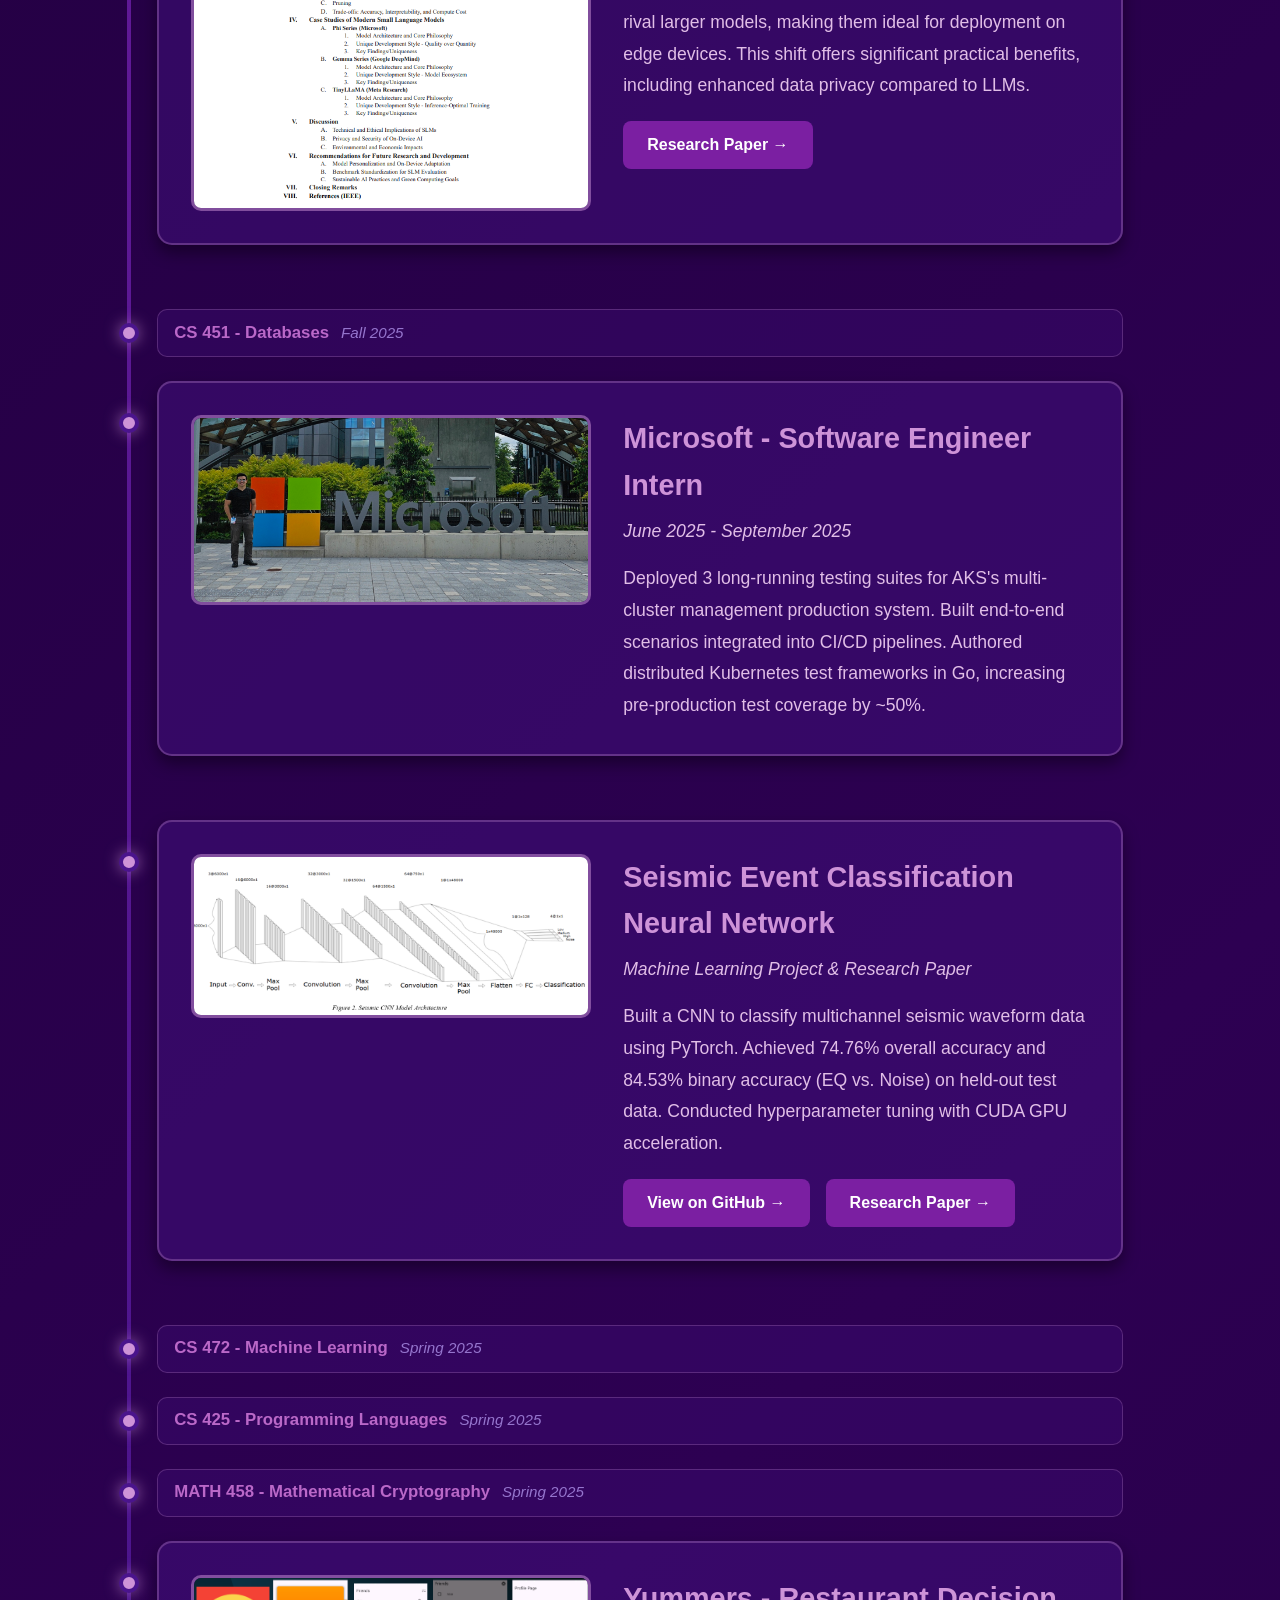
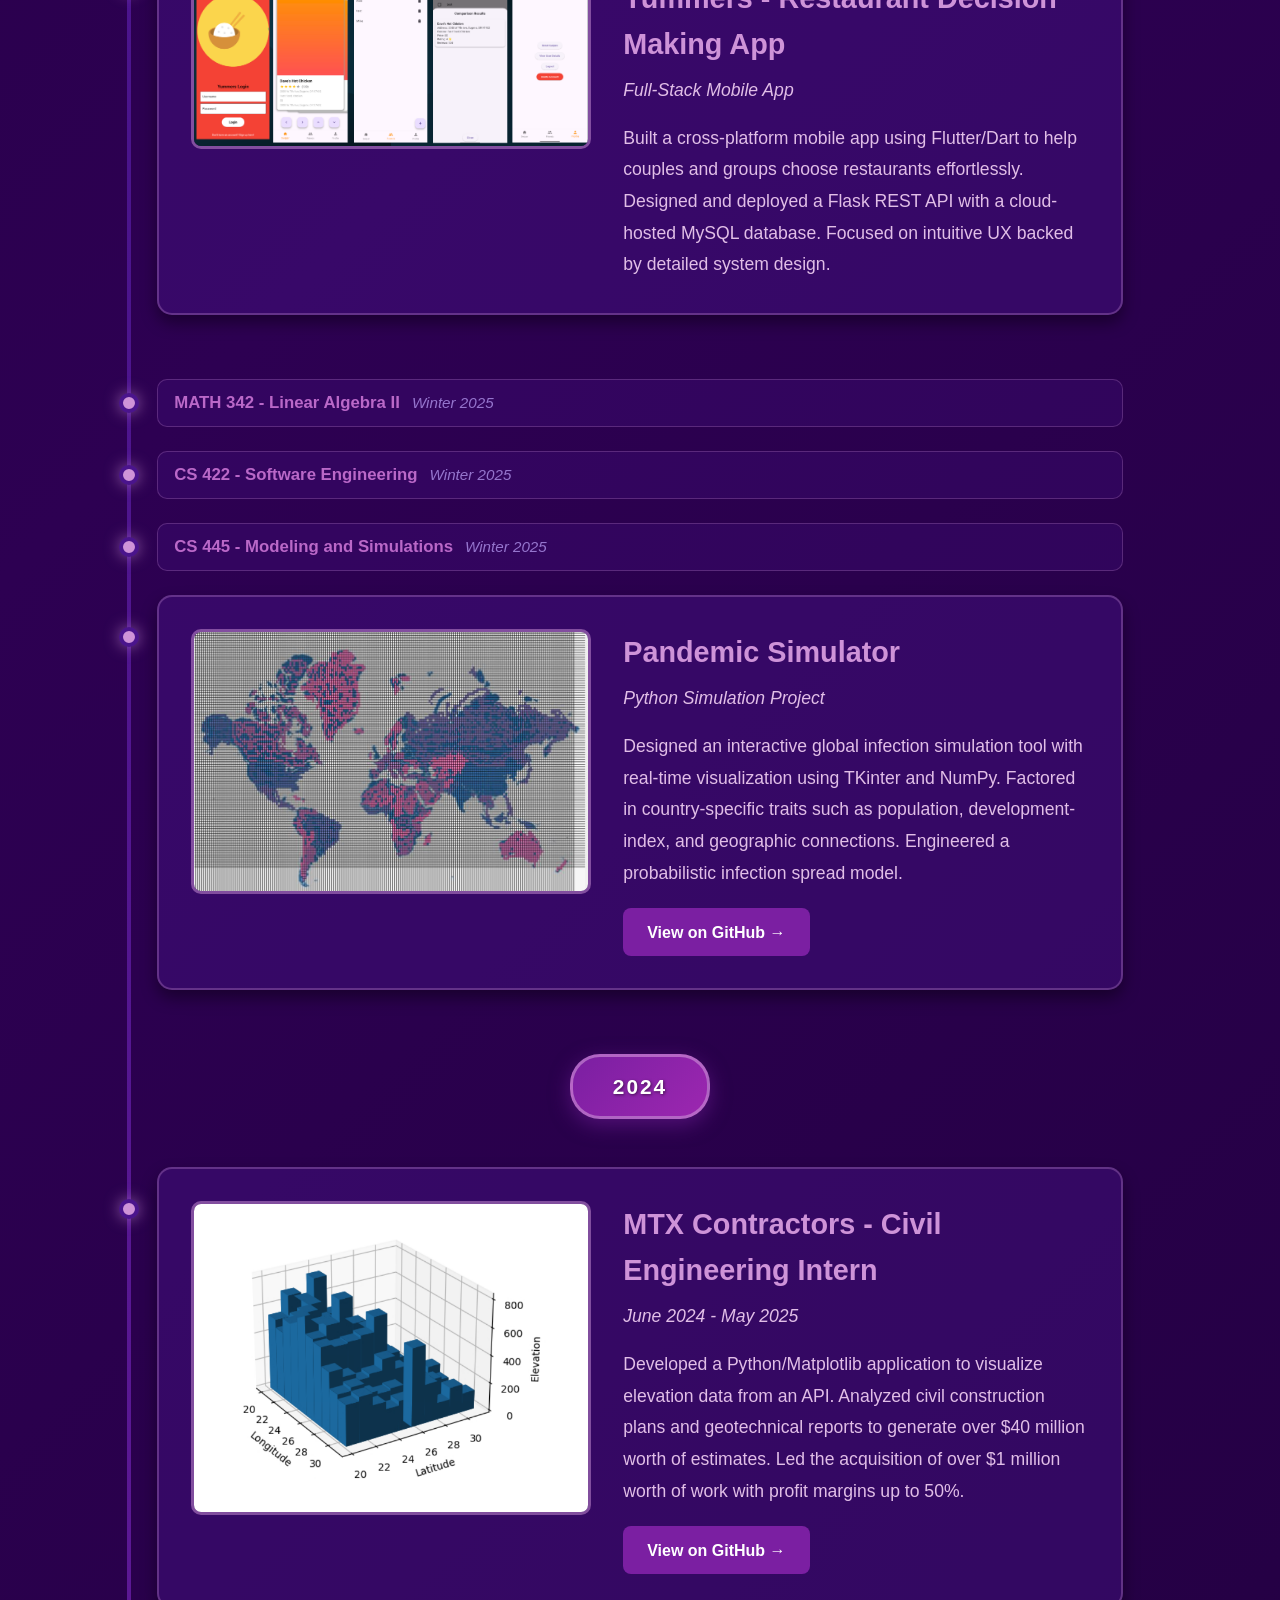
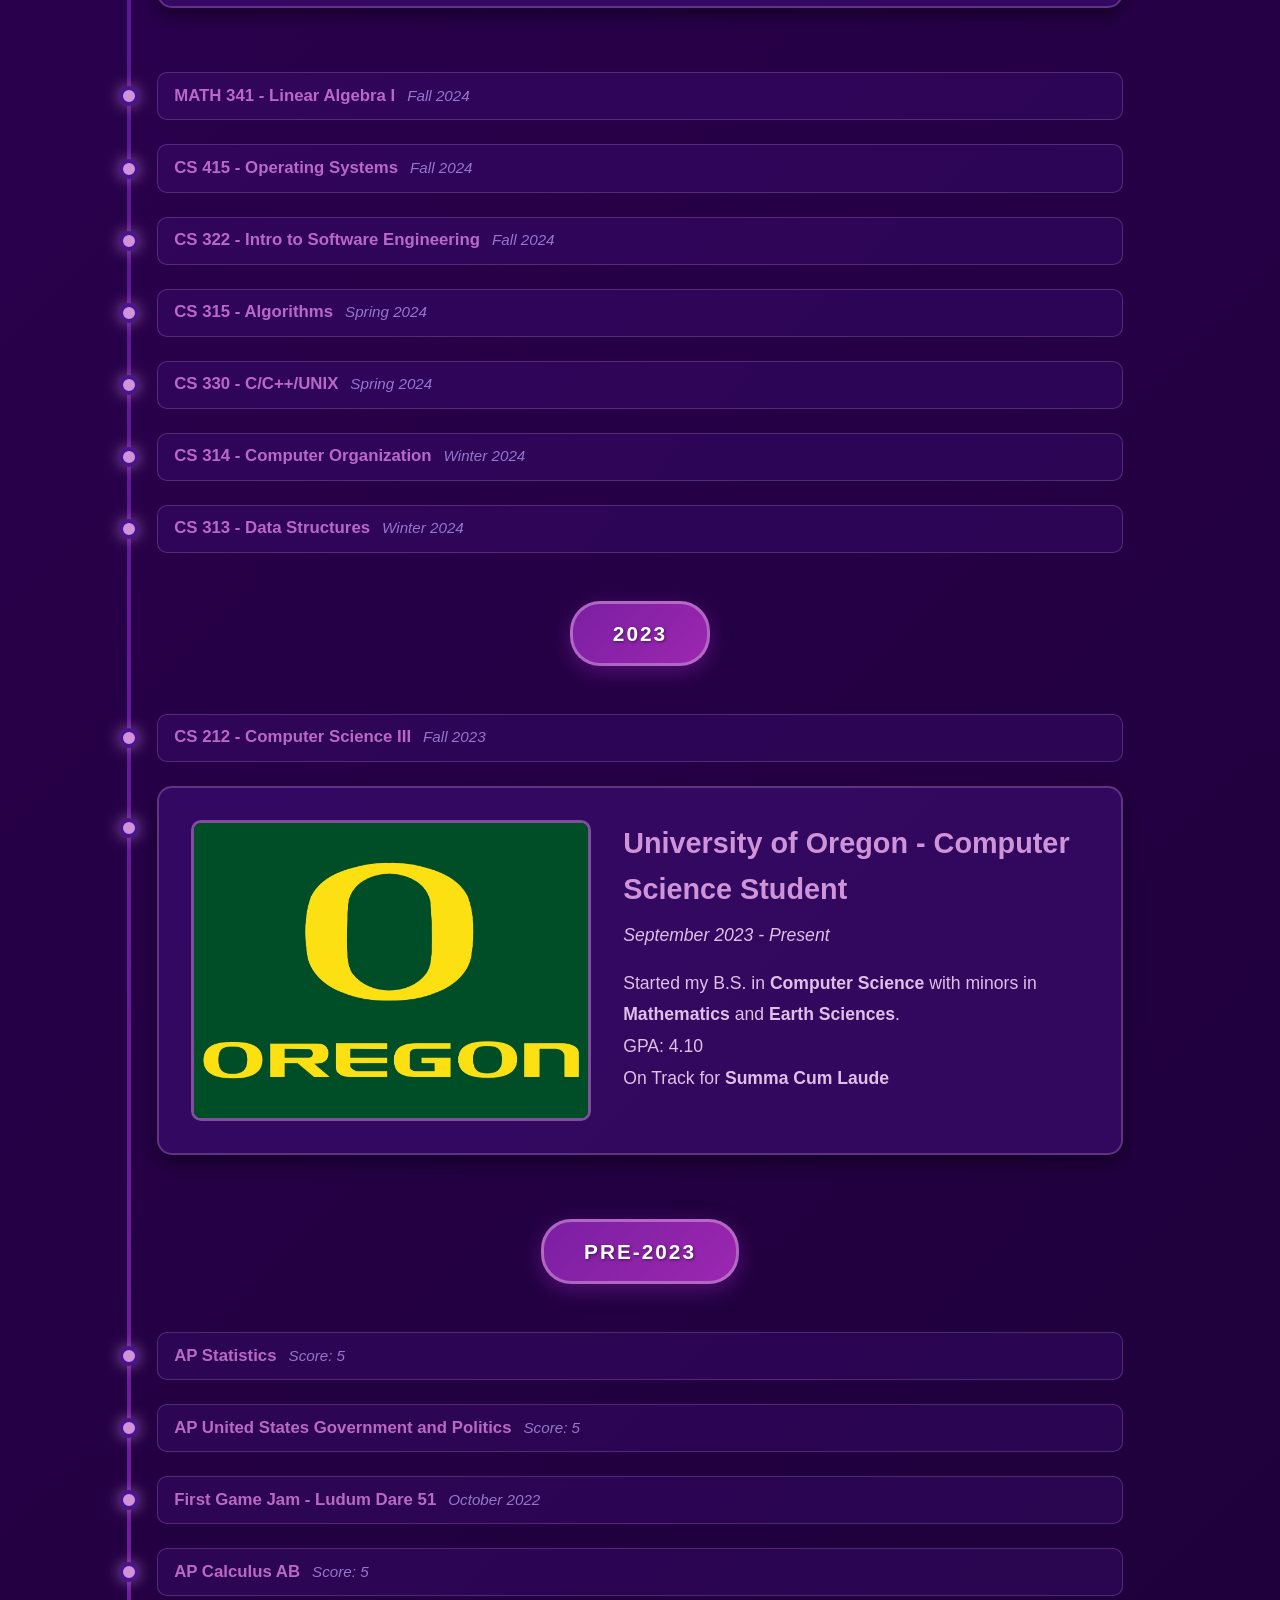
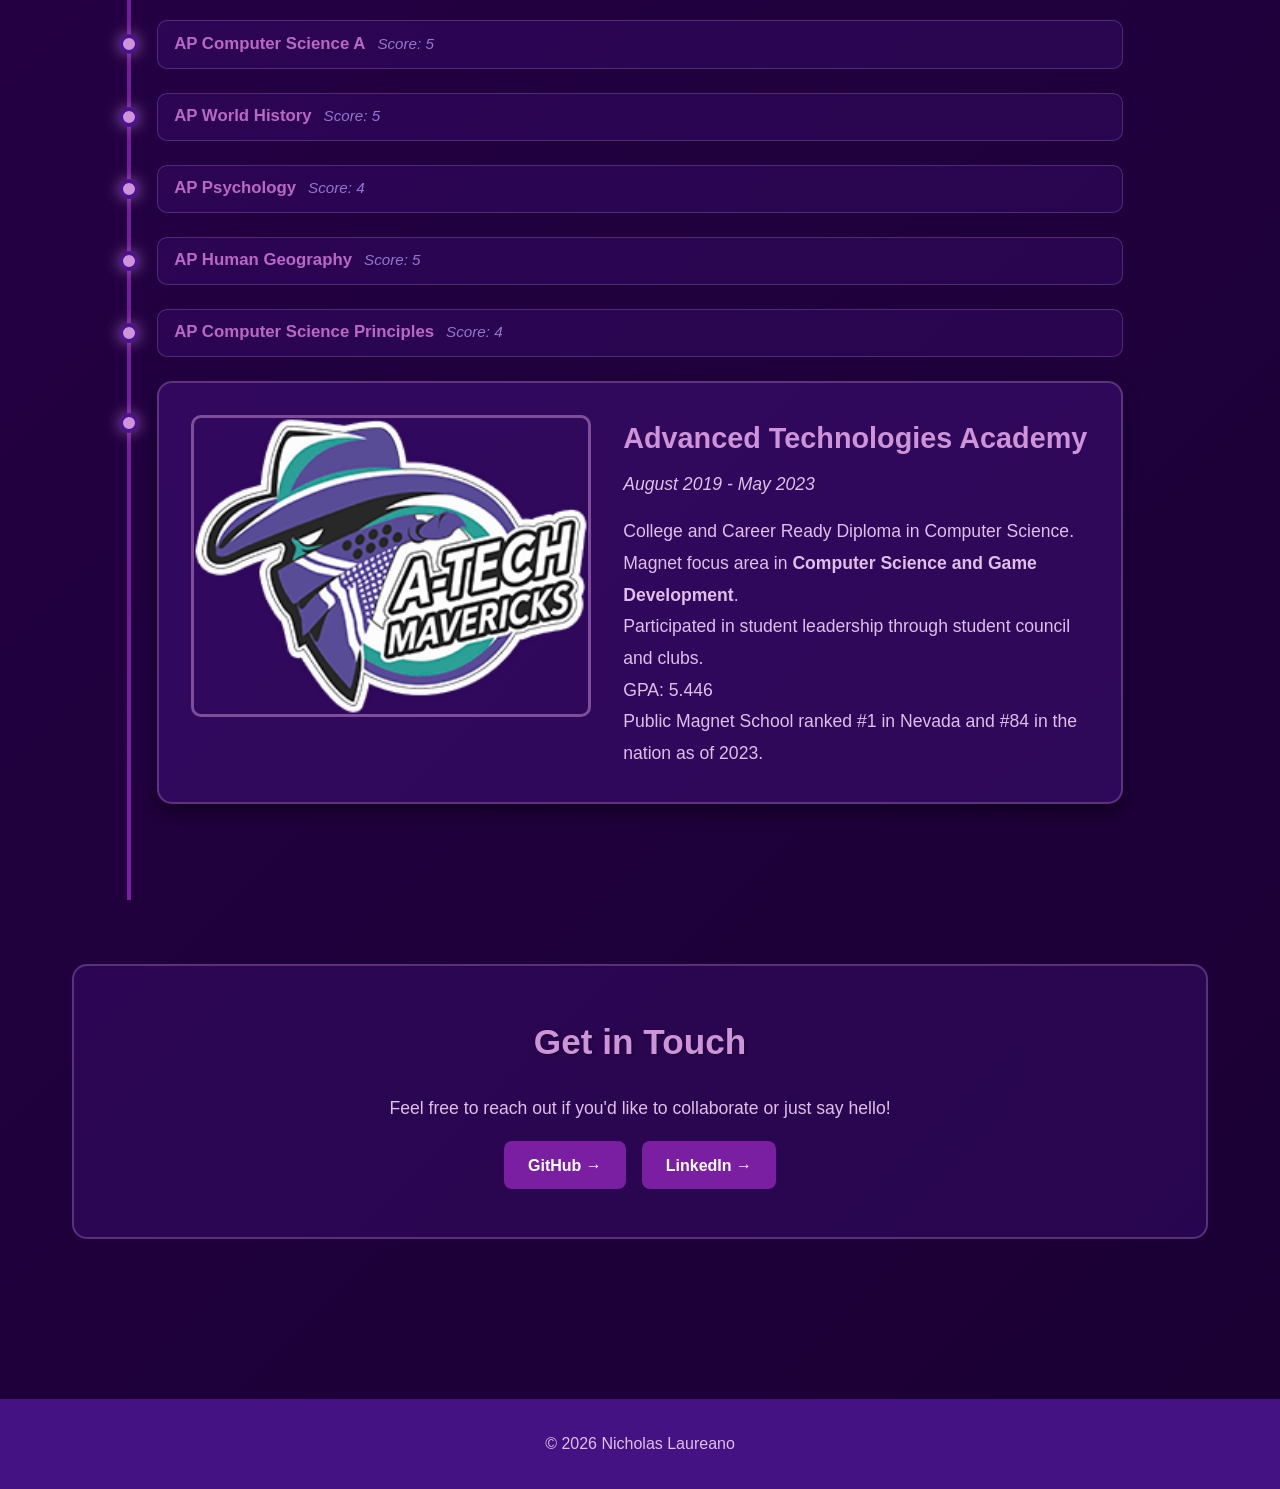
==== commit 89a78261: "Add multiplayer physics simulation and enhance local simulation tutorial - Introduced a new multipla" ====
--- a/index.html
+++ b/index.html
@@ -62,13 +62,16 @@
                     <div class="timeline-marker"></div>
                     <div class="timeline-content">
                         <div class="event-image">
-                            <img src="https://placehold.co/400x250/ba68c8/FFFFFF?text=Physics+Sim&font=Lato" alt="Physics Simulation Project">
+                            <img src="./assets/pictures/physics-sim-pic.png" alt="Physics Simulation Project">
                         </div>
                         <div class="event-text">
                             <h3>Physics Simulation</h3>
                             <p class="event-date">Interactive Simulation</p>
                             <p>Building an interactive physics simulation using JavaScript and HTML5 Canvas. This project explores particle dynamics, collision detection, and real-time rendering.</p>
-                            <a href="projects/physics-sim/index.html" class="event-link">View Project →</a>
+                            <div class="event-links">
+                                <a href="projects/physics-sim/index.html" class="event-link">Local Simulator →</a>
+                                <a href="projects/physics-sim-live/index.html" class="event-link">Multiplayer (Live) →</a>
+                            </div>
                         </div>
                     </div>
                 </article>
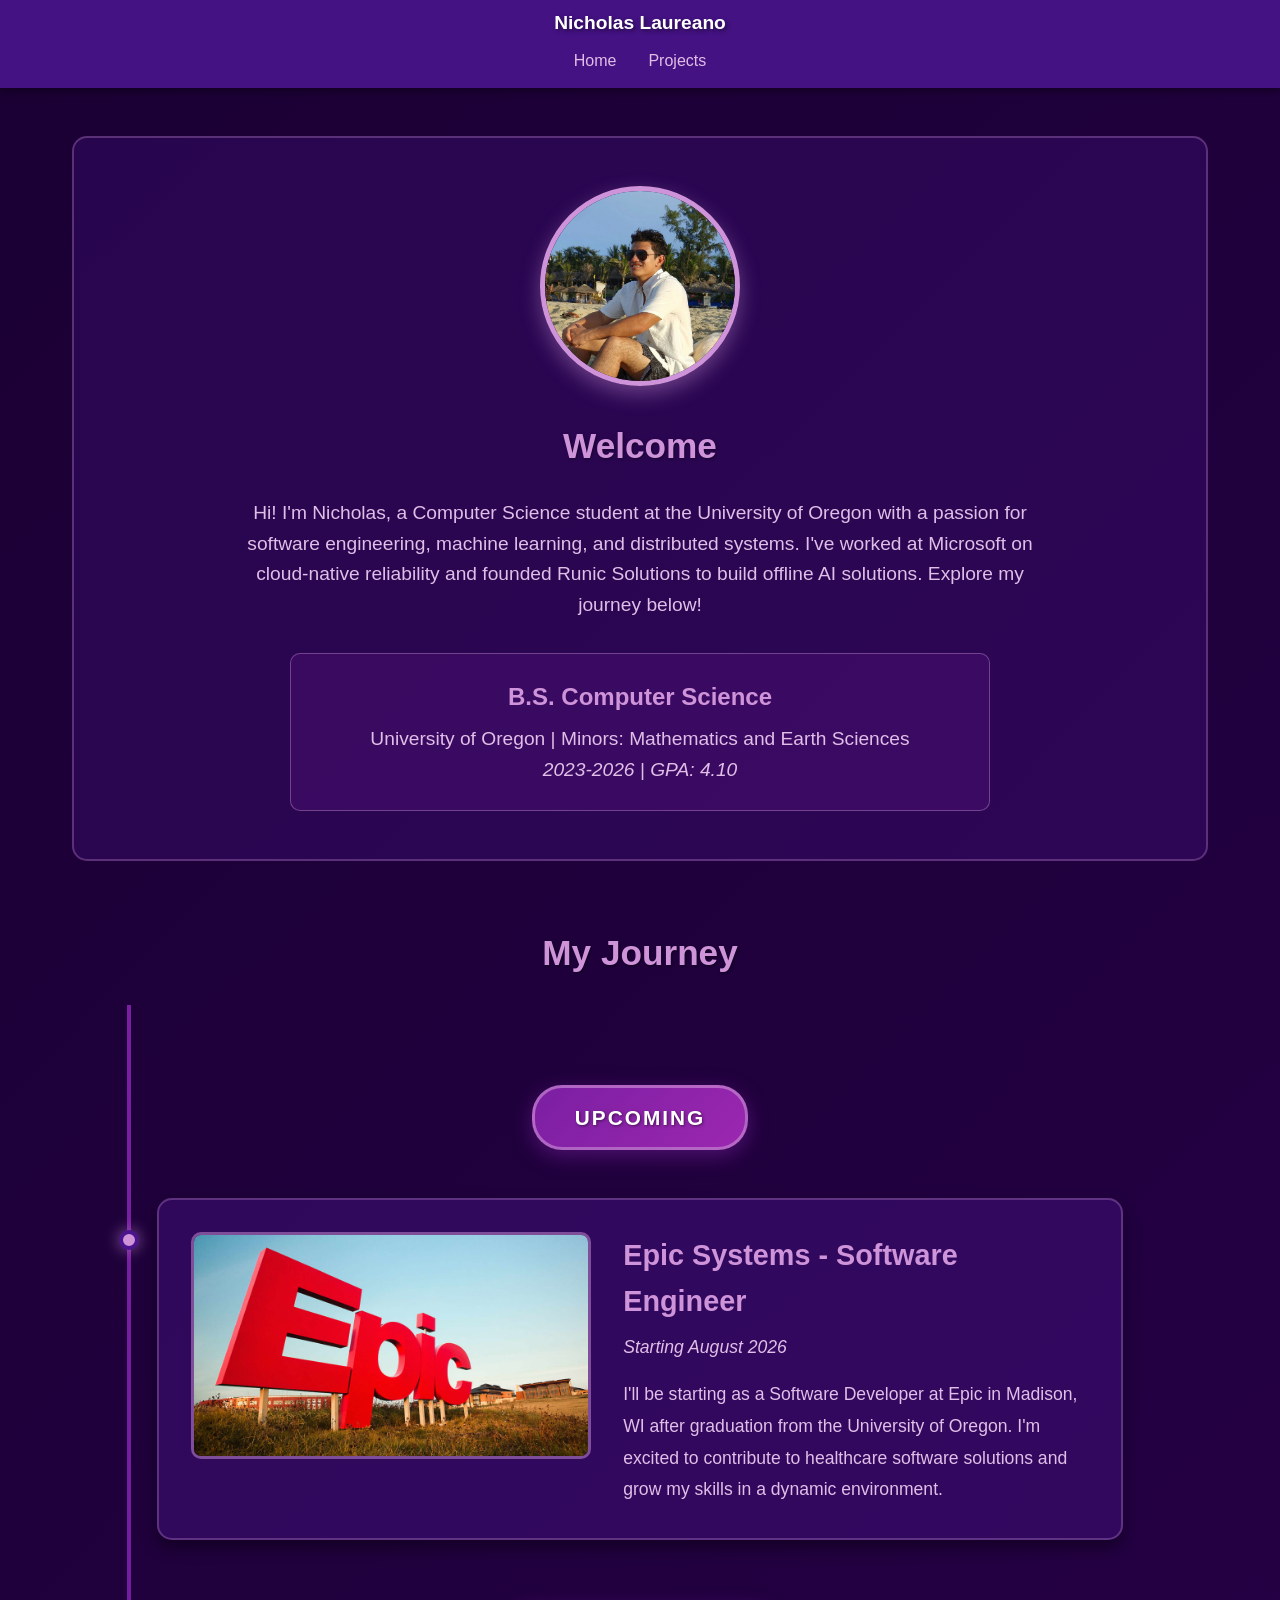
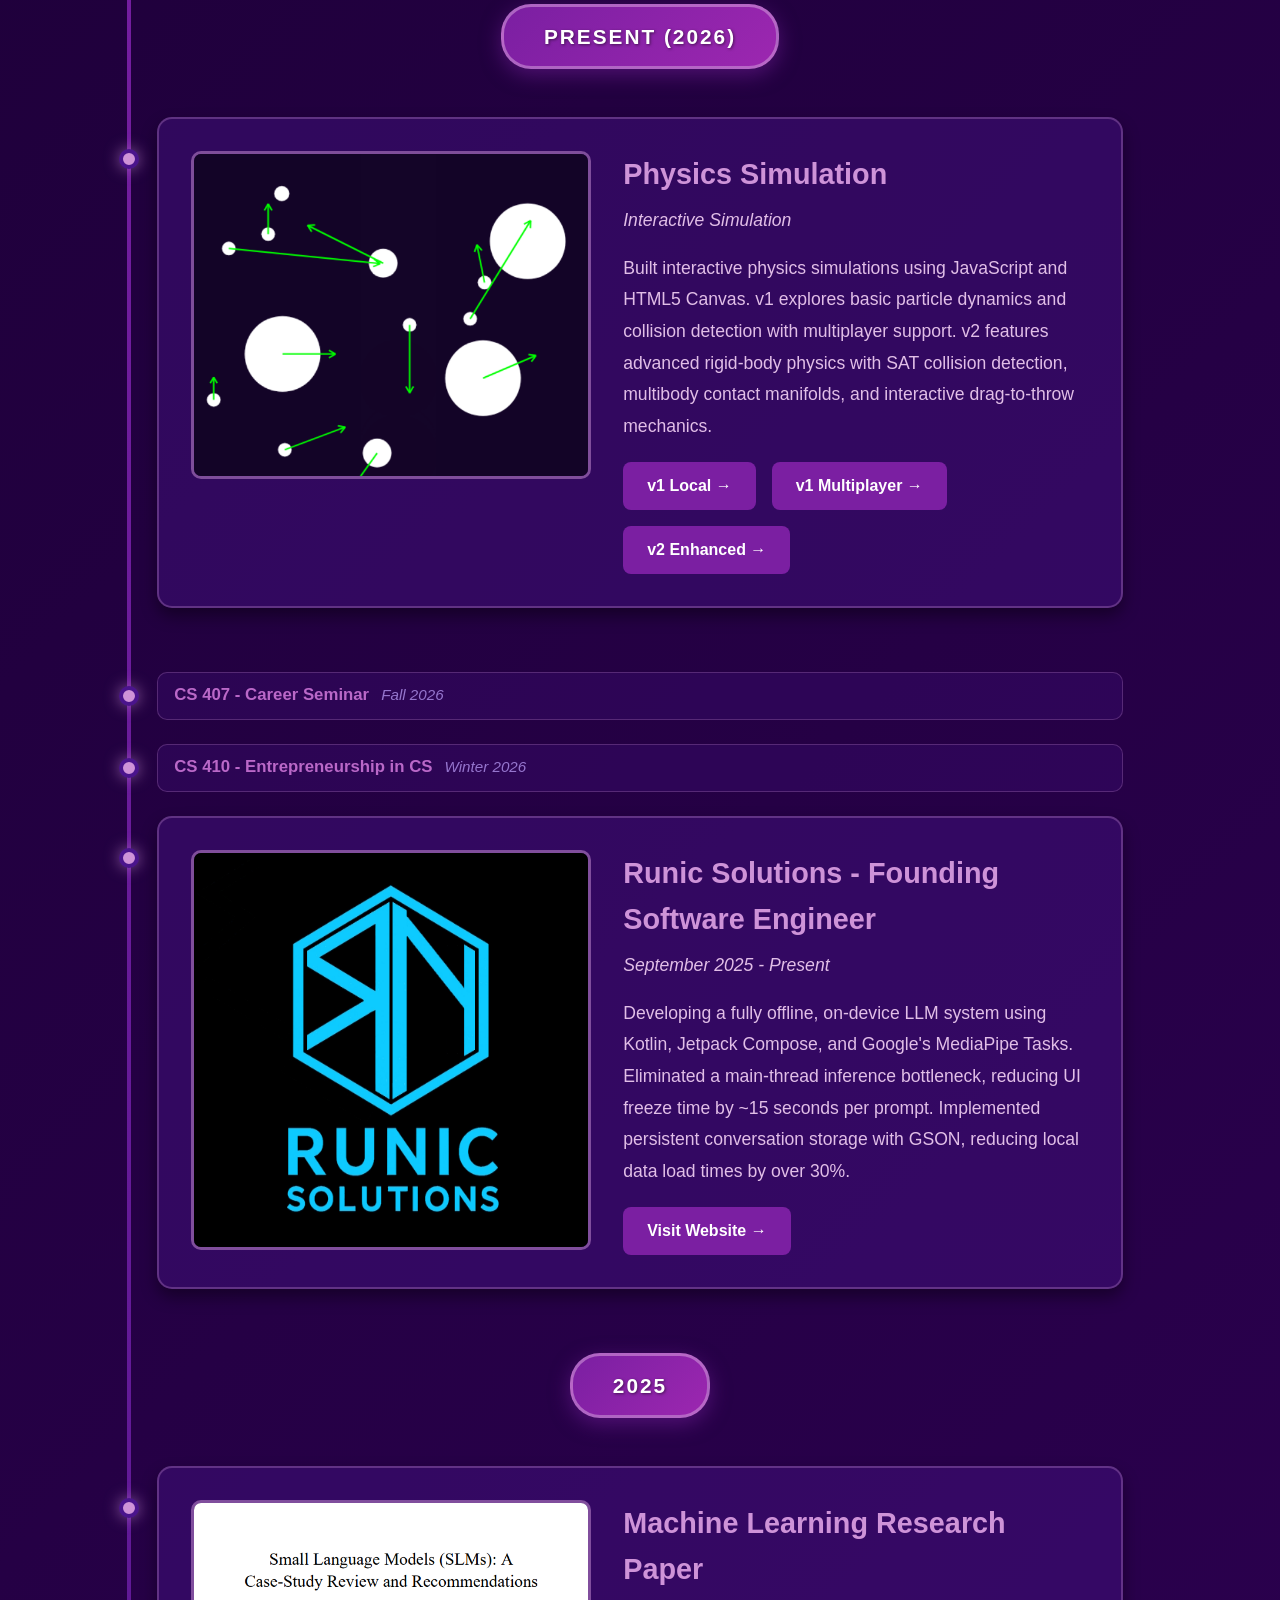
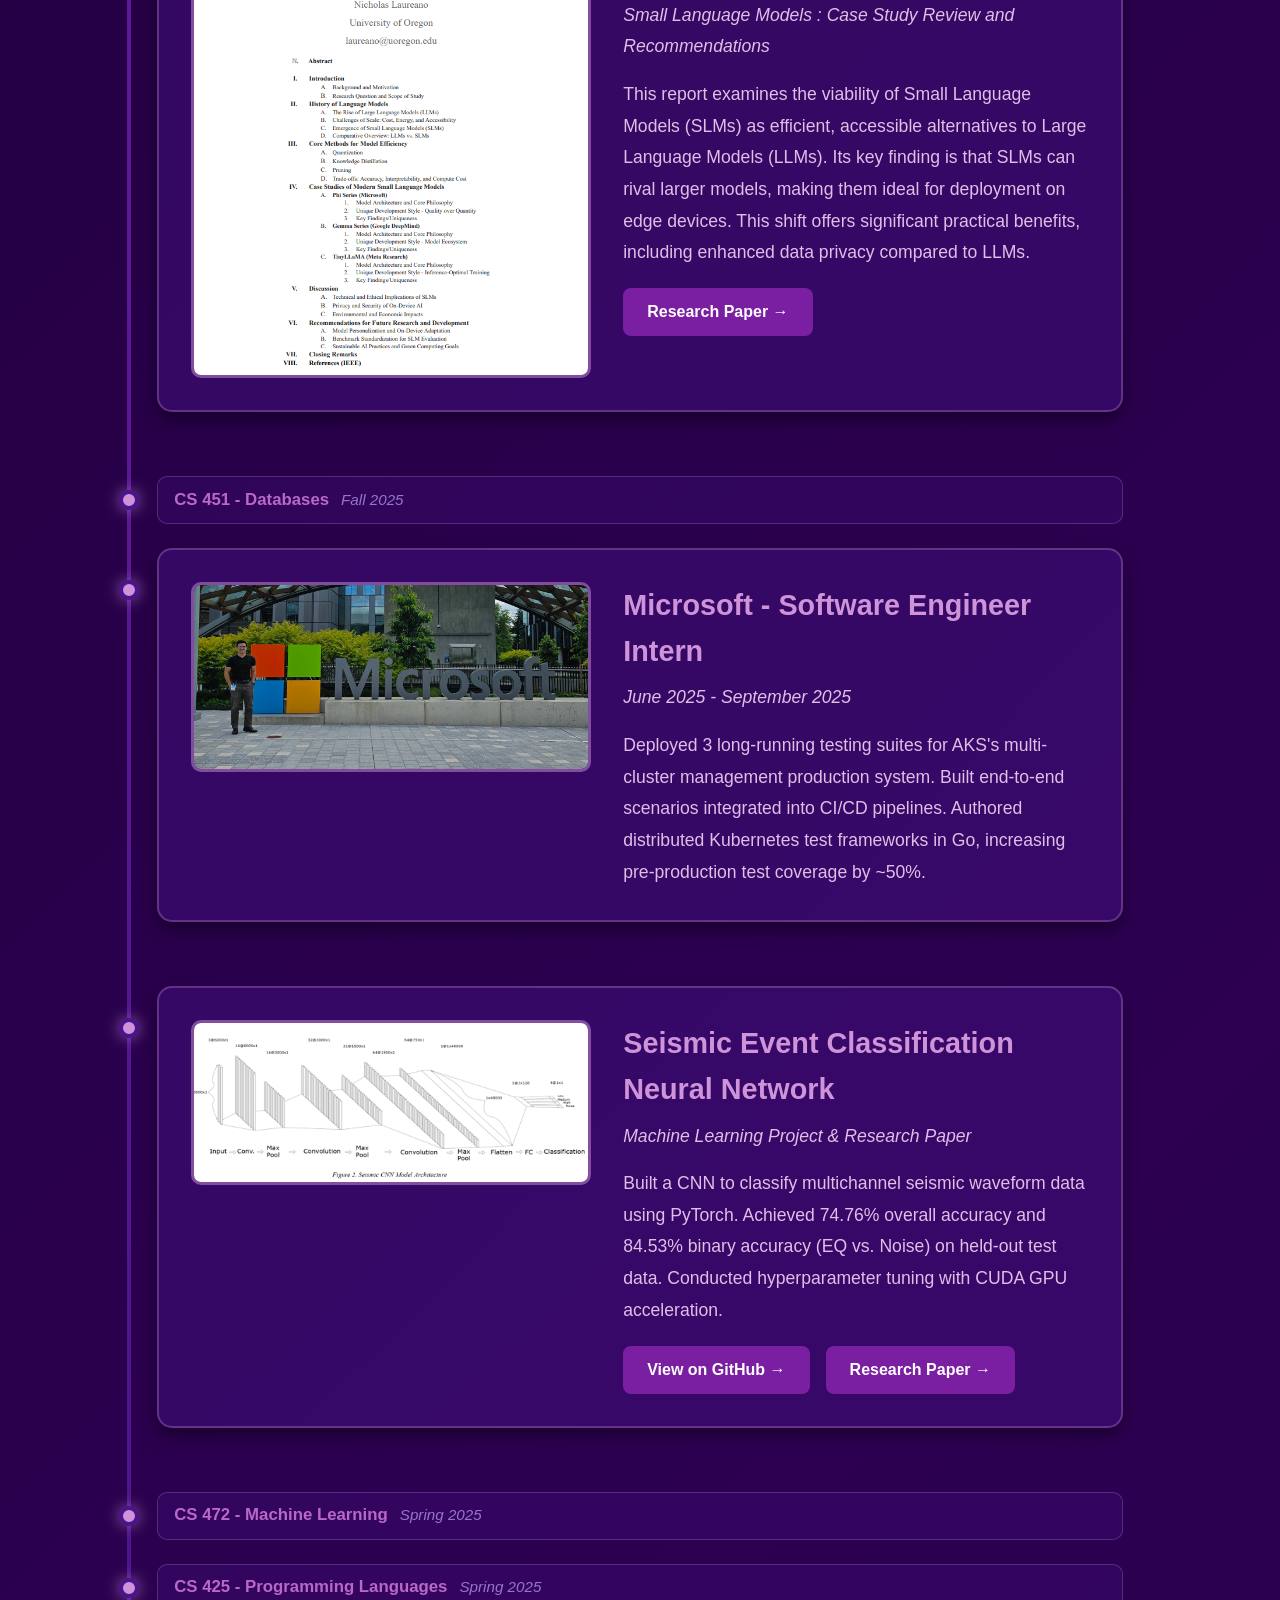
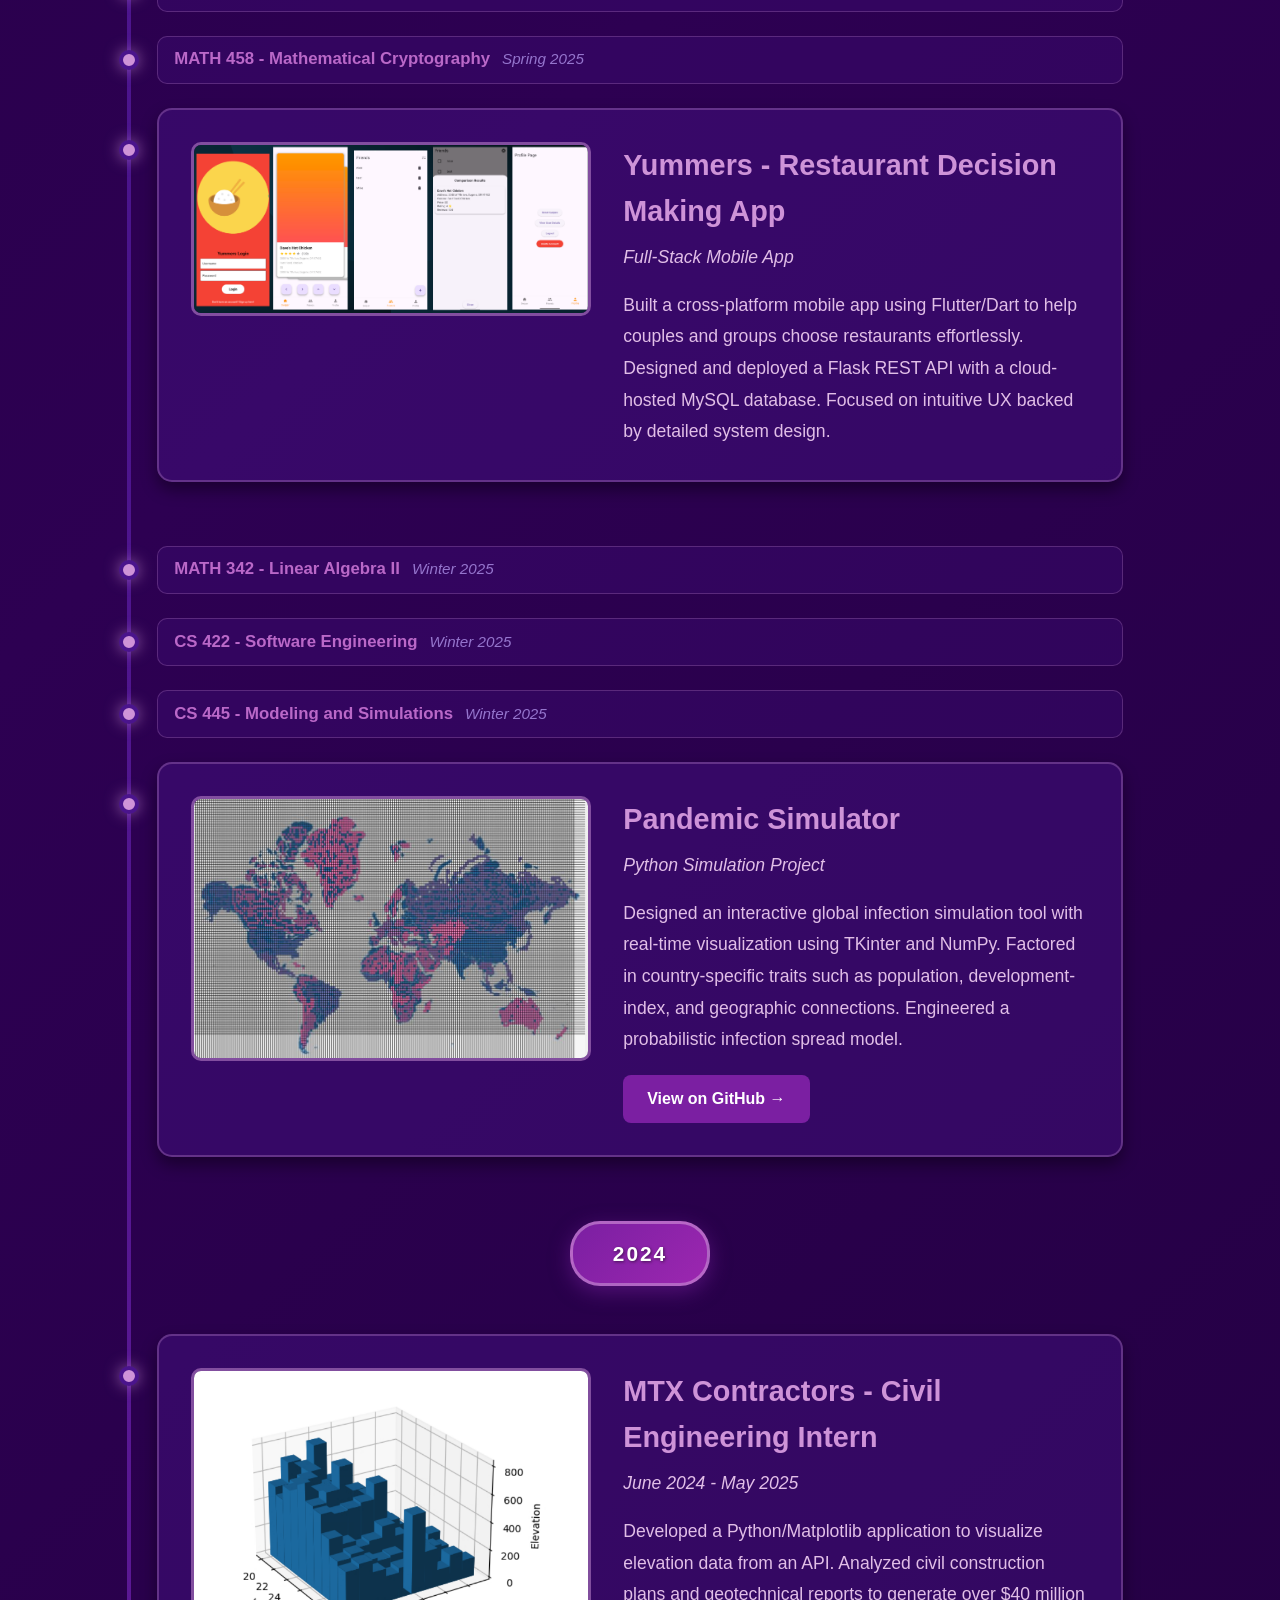
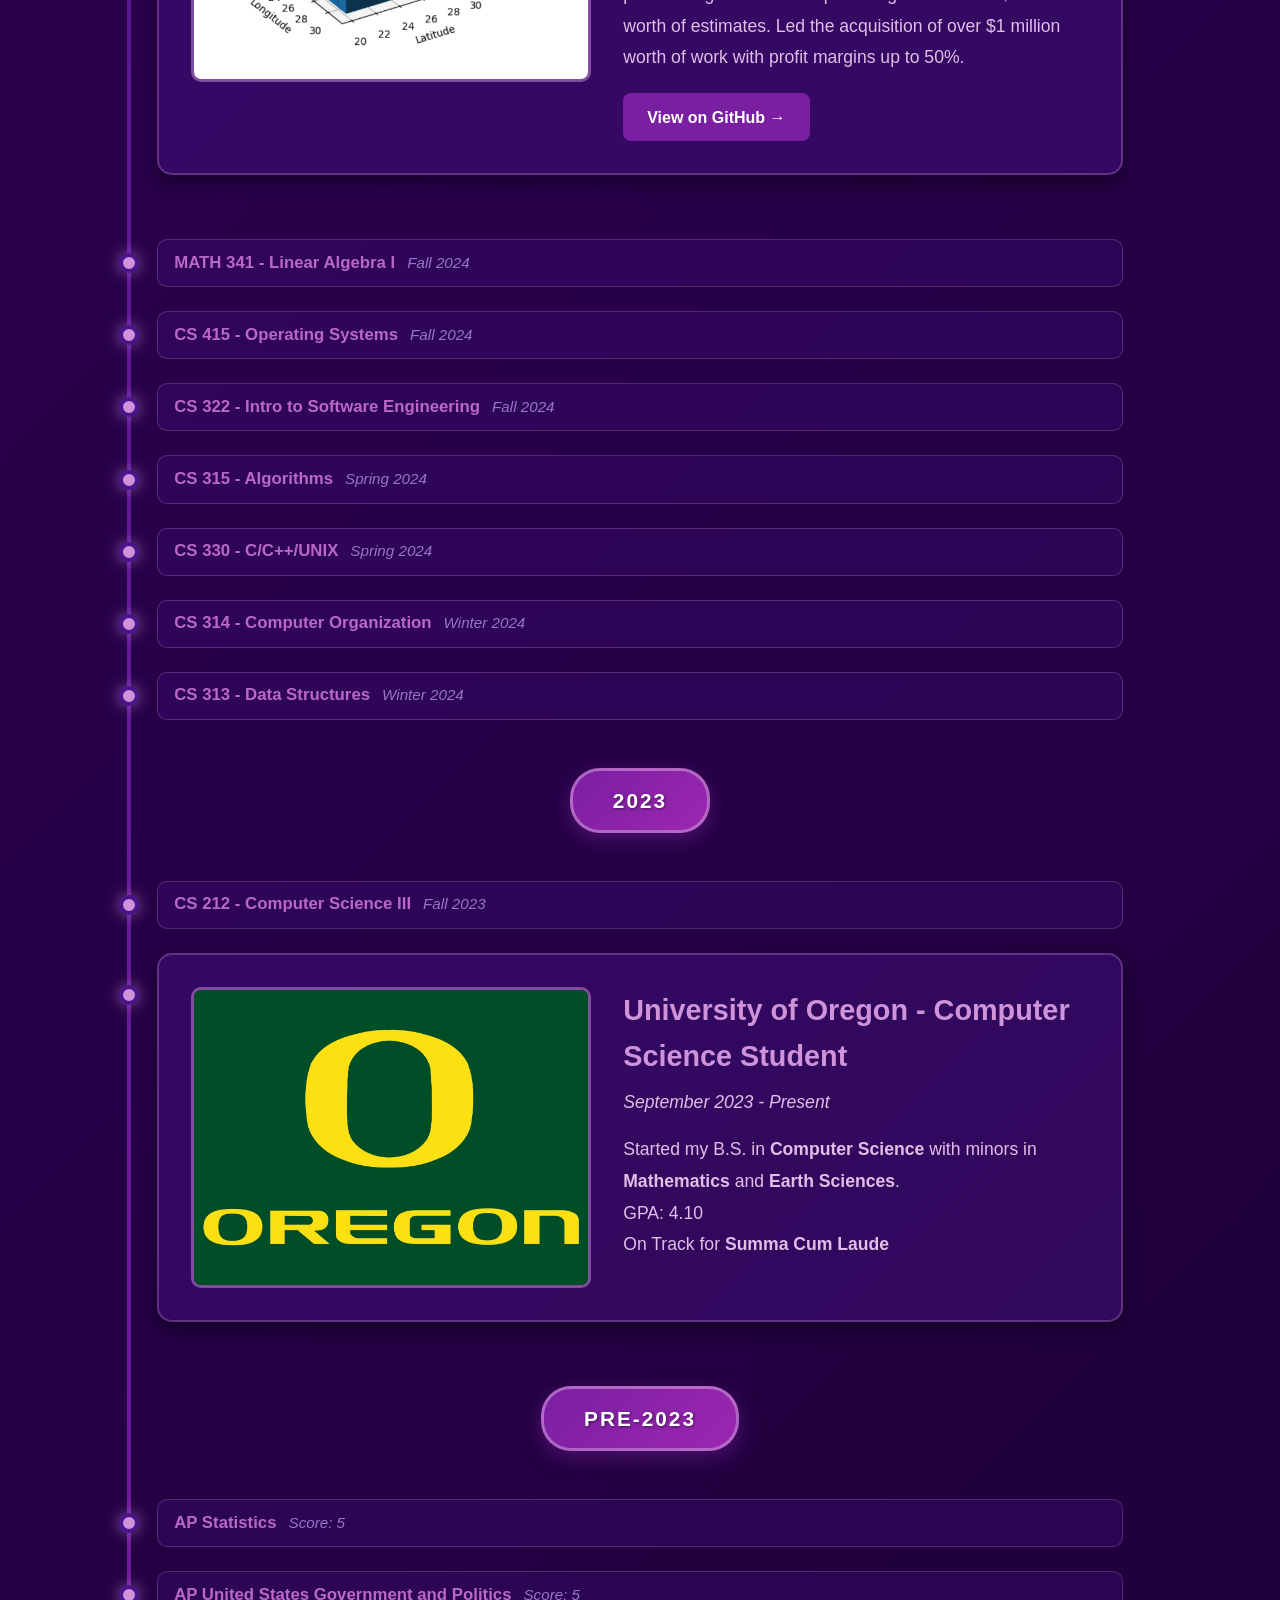
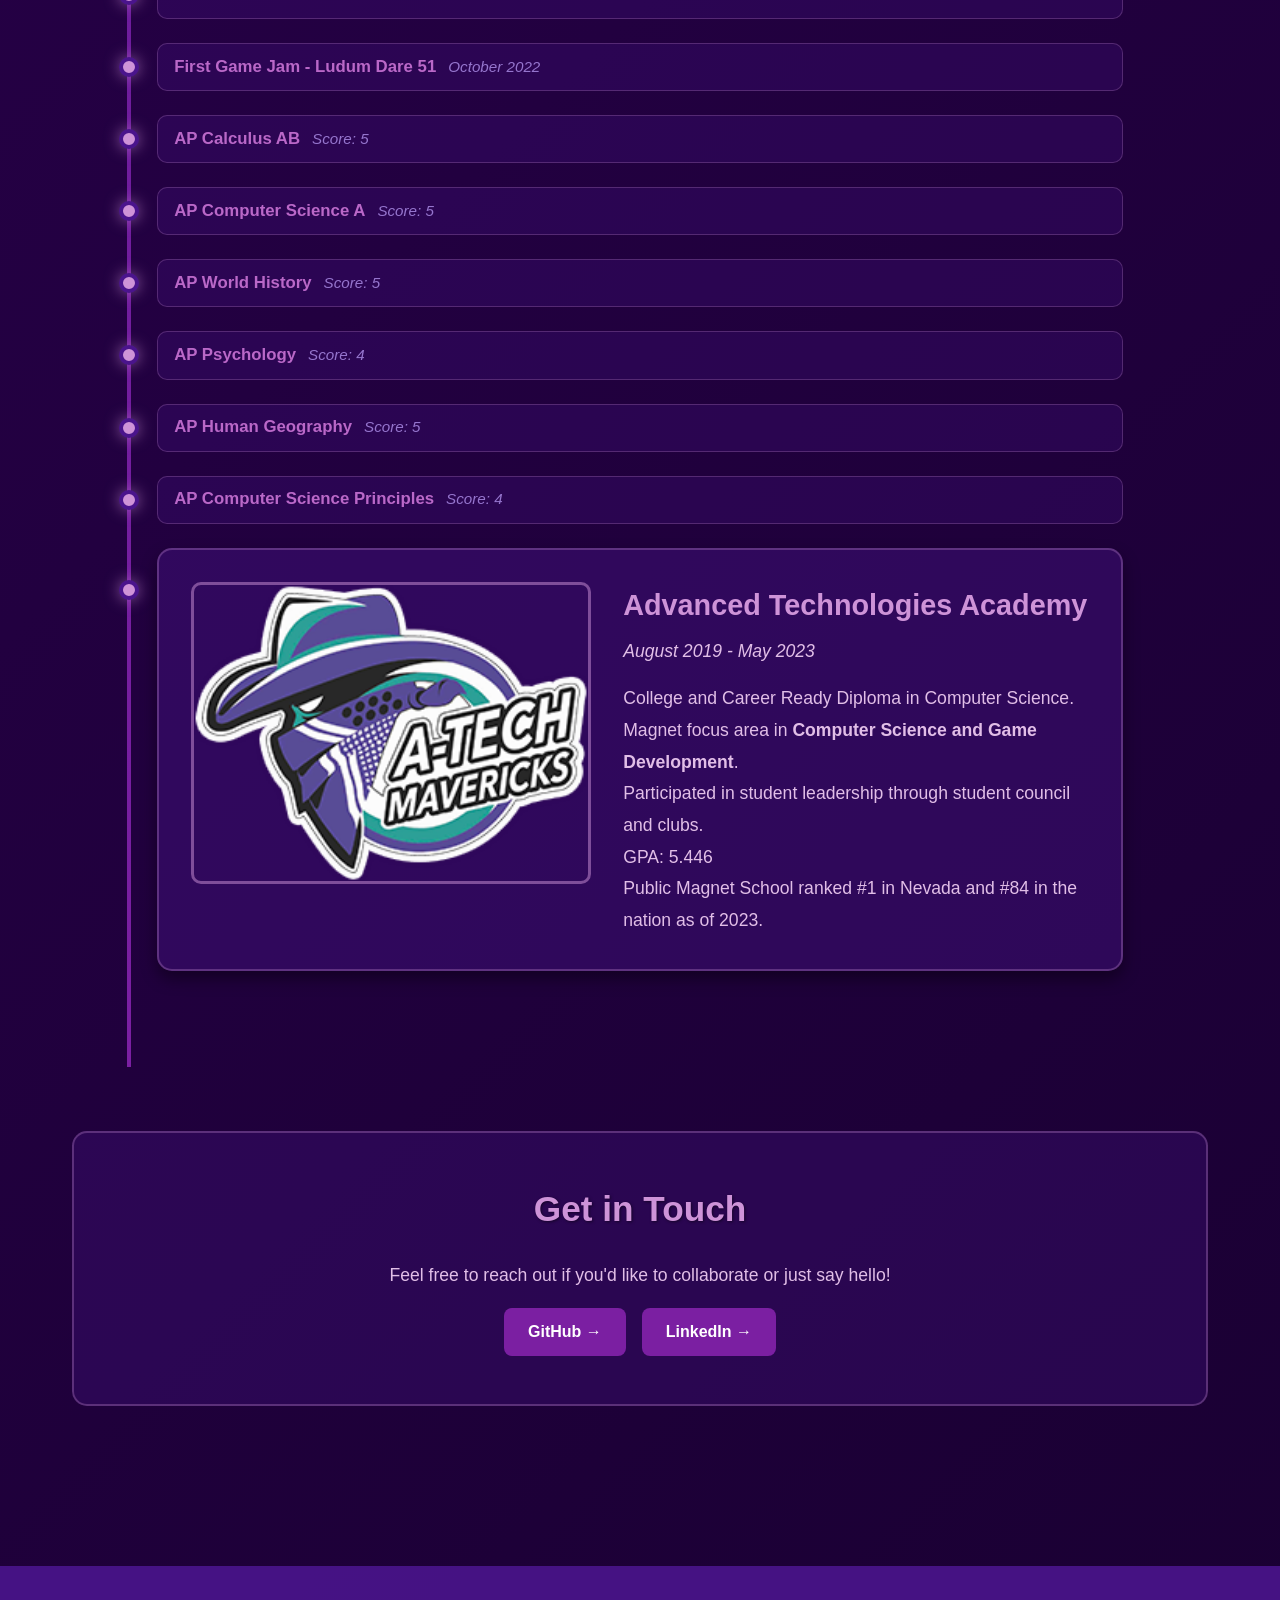
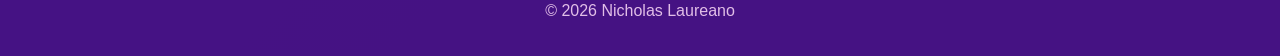
==== commit b7d2a39f: "Add styles for physics simulation interface - Created a new CSS file for the physics simulation proj" ====
--- a/index.html
+++ b/index.html
@@ -57,29 +57,39 @@
                     </div>
                 </article>
 
-                <!-- Physics Sim -->
-                <article class="timeline-event">
-                    <div class="timeline-marker"></div>
-                    <div class="timeline-content">
-                        <div class="event-image">
-                            <img src="./assets/pictures/physics-sim-pic.png" alt="Physics Simulation Project">
-                        </div>
-                        <div class="event-text">
-                            <h3>Physics Simulation</h3>
-                            <p class="event-date">Interactive Simulation</p>
-                            <p>Building an interactive physics simulation using JavaScript and HTML5 Canvas. This project explores particle dynamics, collision detection, and real-time rendering.</p>
-                            <div class="event-links">
-                                <a href="projects/physics-sim/index.html" class="event-link">Local Simulator →</a>
-                                <a href="projects/physics-sim-live/index.html" class="event-link">Multiplayer (Live) →</a>
-                            </div>
-                        </div>
-                    </div>
-                </article>
-
                 <!-- Year Marker: PRESENT -->
                 <div class="year-marker">
                     <h4>PRESENT (2026)</h4>
                 </div>
+
+                <!-- Physics Sim -->
+                <article class="timeline-event">
+                    <div class="timeline-marker"></div>
+                    <div class="timeline-content">
+                        <div class="event-image">
+                            <img src="./assets/pictures/physics-sim-pic.png" alt="Physics Simulation Project">
+                        </div>
+                        <div class="event-text">
+                            <h3>Physics Simulation</h3>
+                            <p class="event-date">Interactive Simulation</p>
+                            <p>Built interactive physics simulations using JavaScript and HTML5 Canvas. v1 explores basic particle dynamics and collision detection with multiplayer support. v2 features advanced rigid-body physics with SAT collision detection, multibody contact manifolds, and interactive drag-to-throw mechanics.</p>
+                            <div class="event-links">
+                                <a href="projects/physics-sim/index.html" class="event-link">v1 Local →</a>
+                                <a href="projects/physics-sim-live/index.html" class="event-link">v1 Multiplayer →</a>
+                                <a href="projects/physics-sim-v2/index.html" class="event-link">v2 Enhanced →</a>
+                            </div>
+                        </div>
+                    </div>
+                </article>
+
+                <!-- Course: CS 407 -->
+                <article class="timeline-event timeline-small">
+                    <div class="timeline-marker"></div>
+                    <div class="small-item">
+                        <h4>CS 407 - Career Seminar</h4>
+                        <p class="small-term">Fall 2026</p>
+                    </div>
+                </article>
 
                 <!-- Course: CS 410 -->
                 <article class="timeline-event timeline-small">
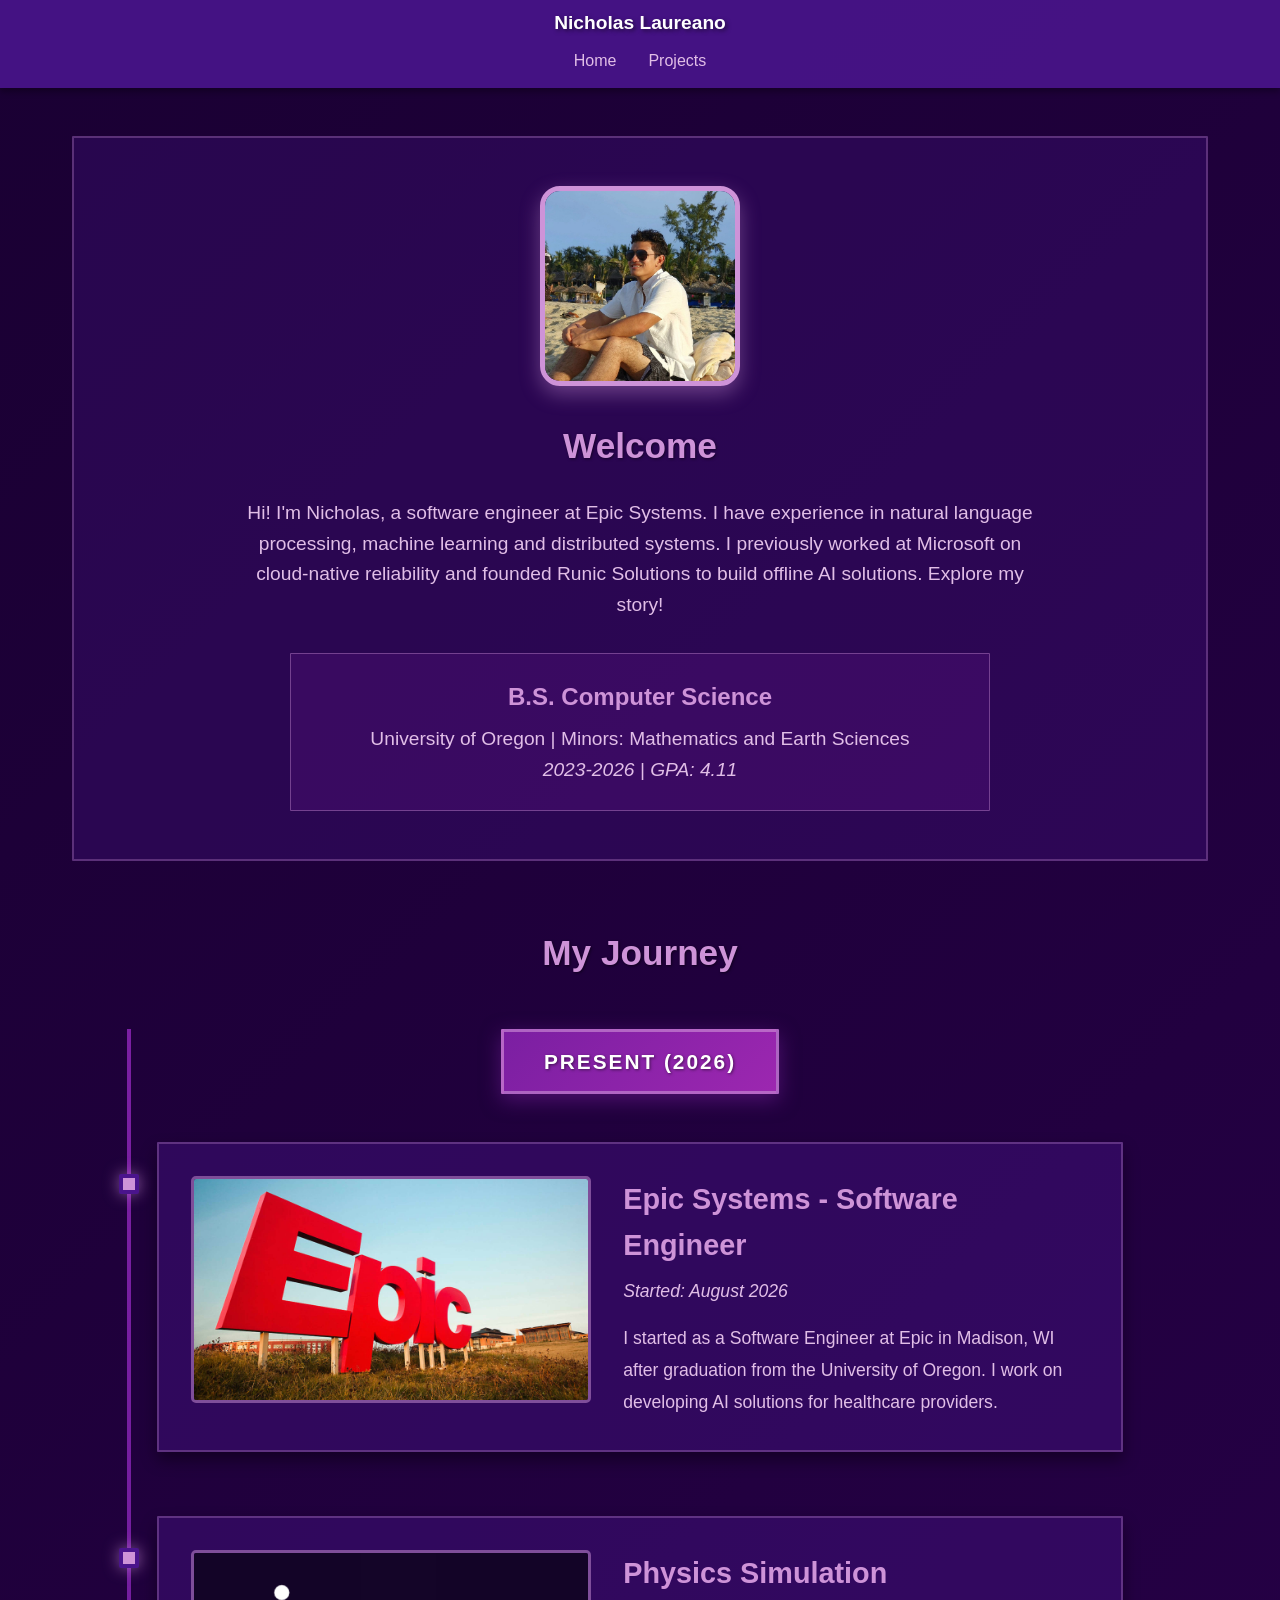
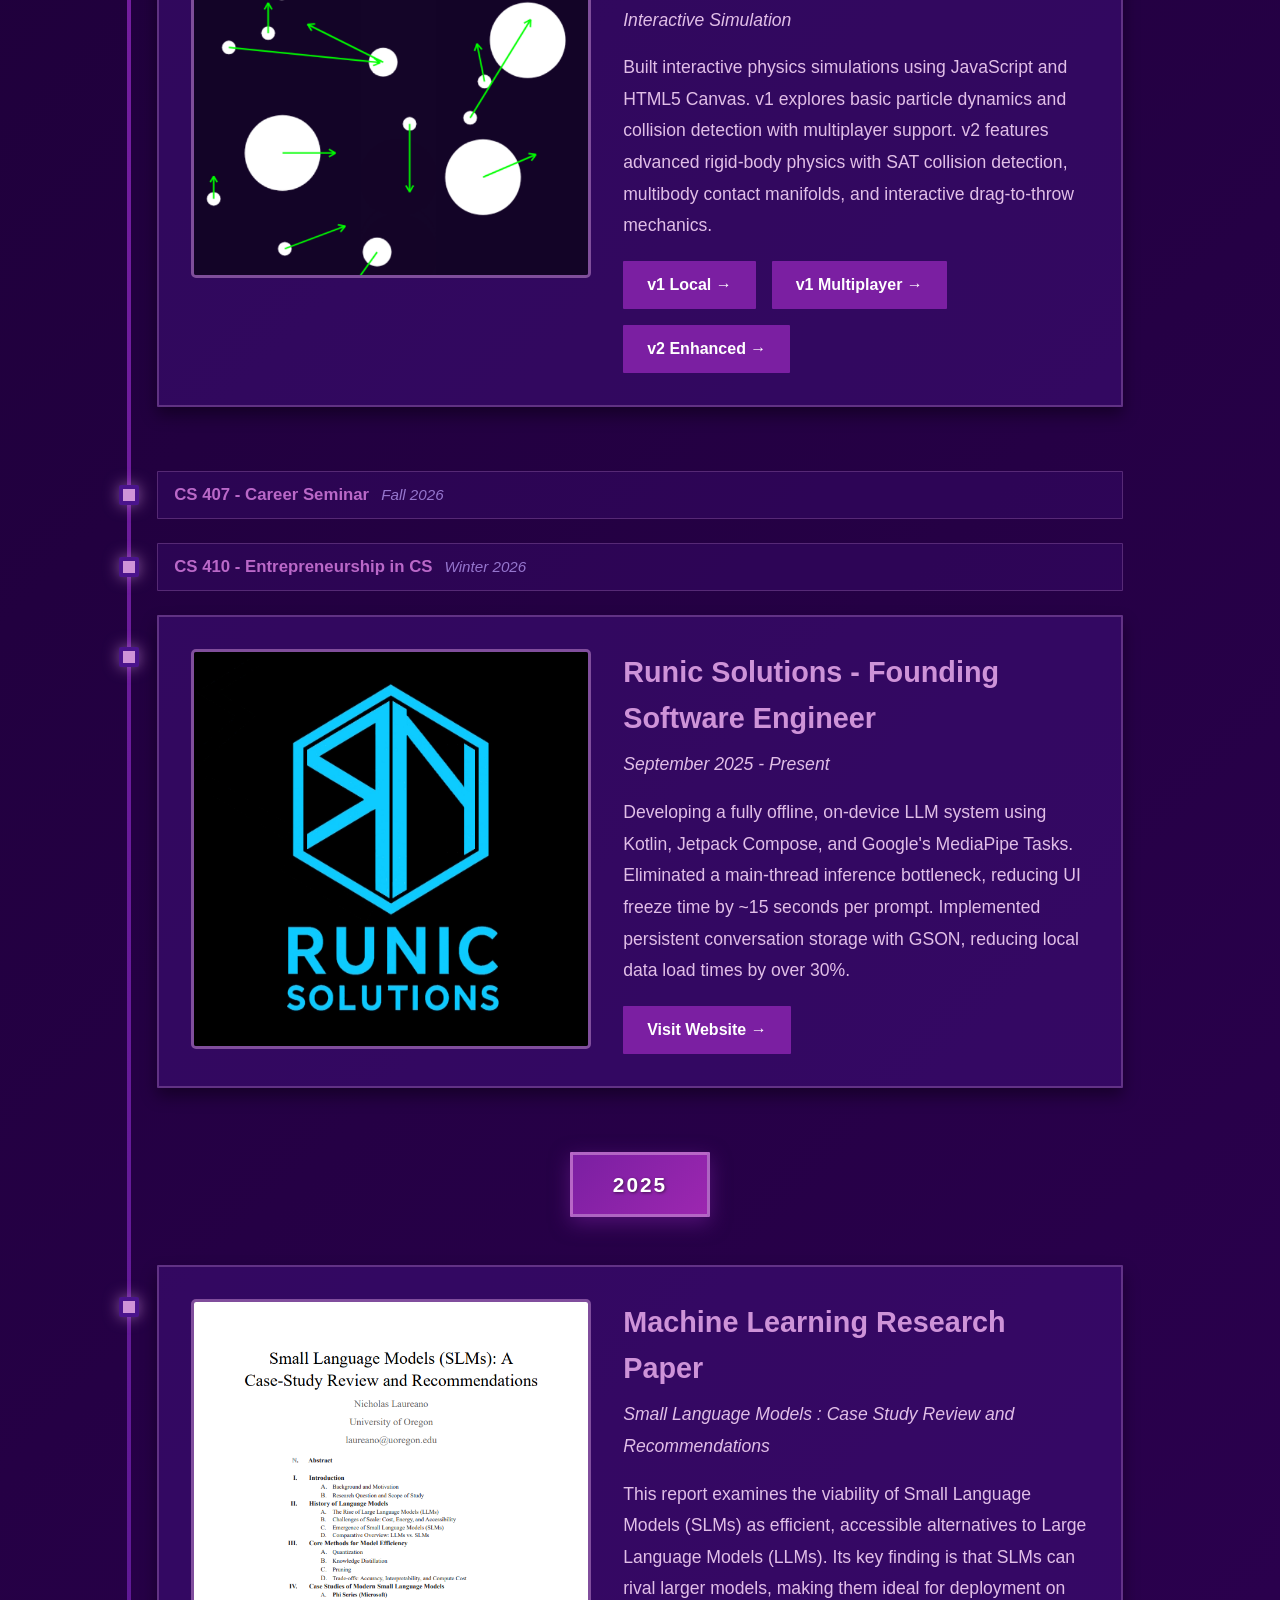
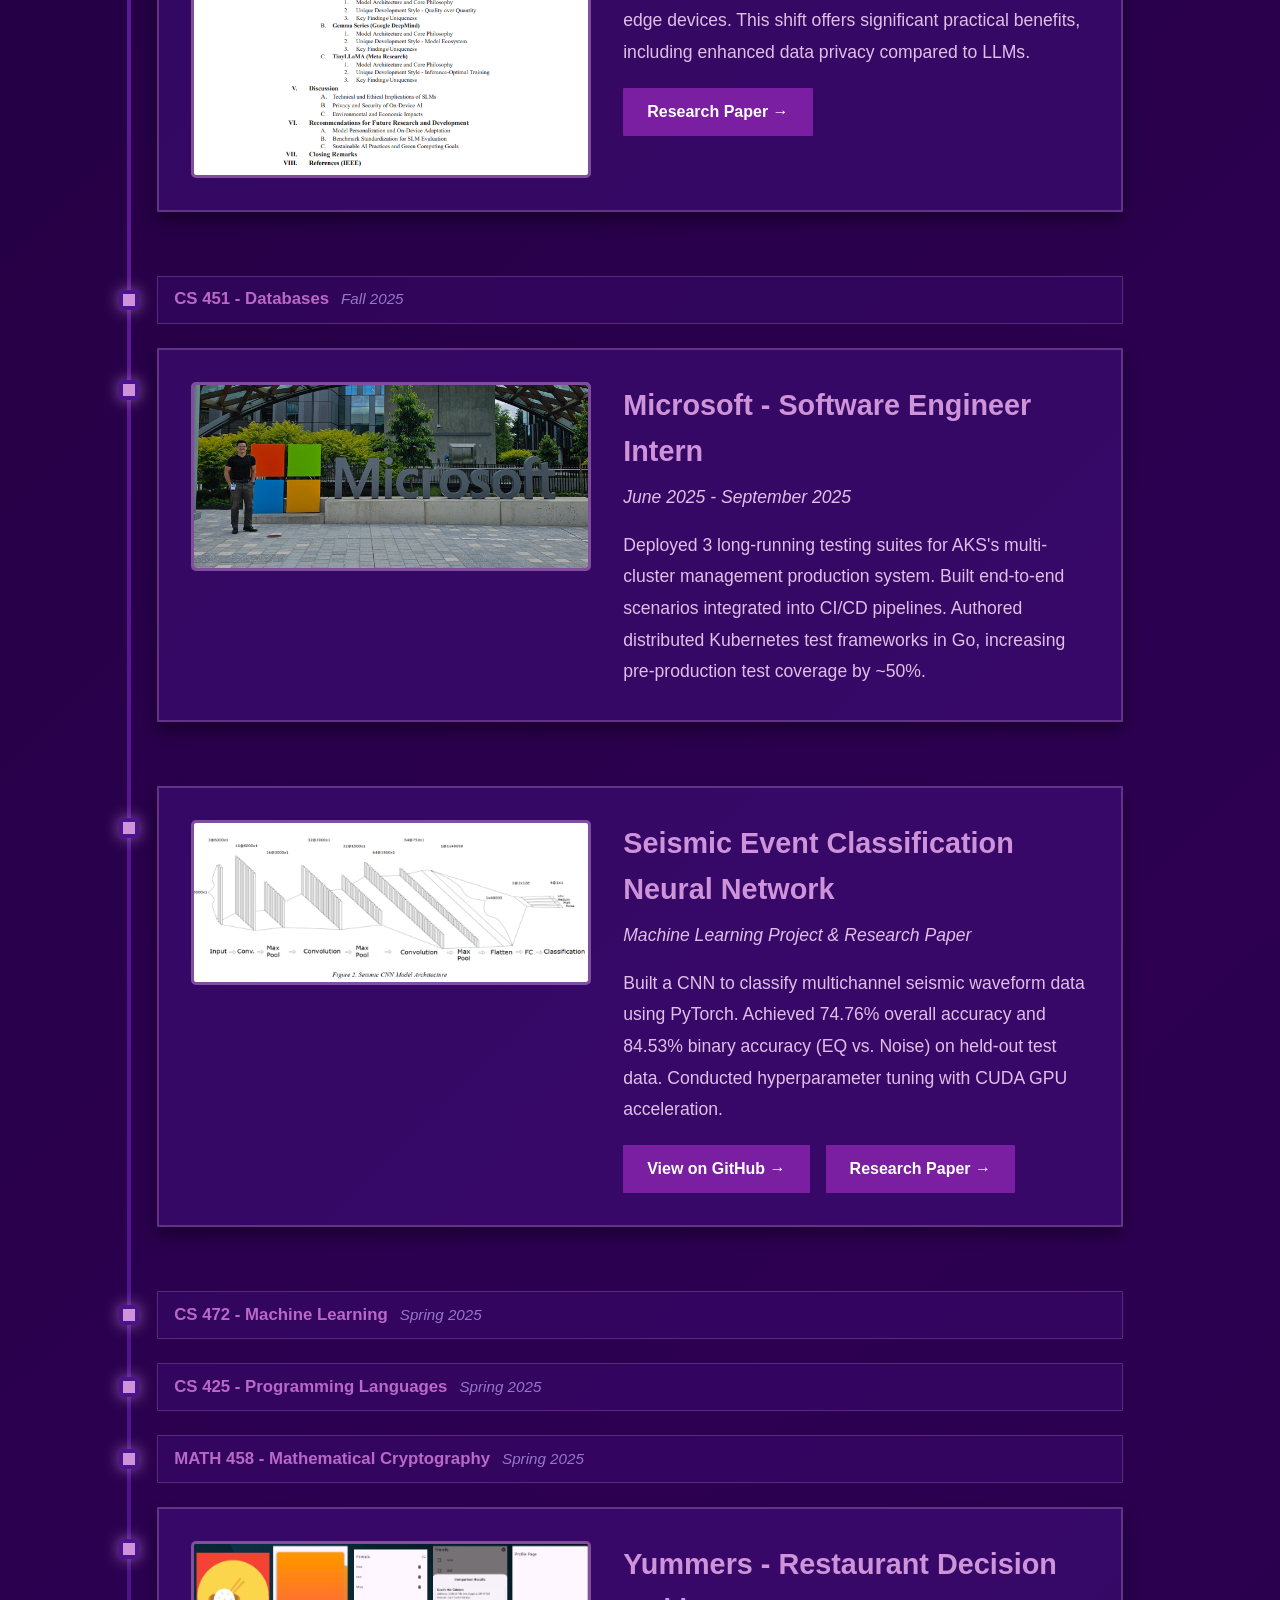
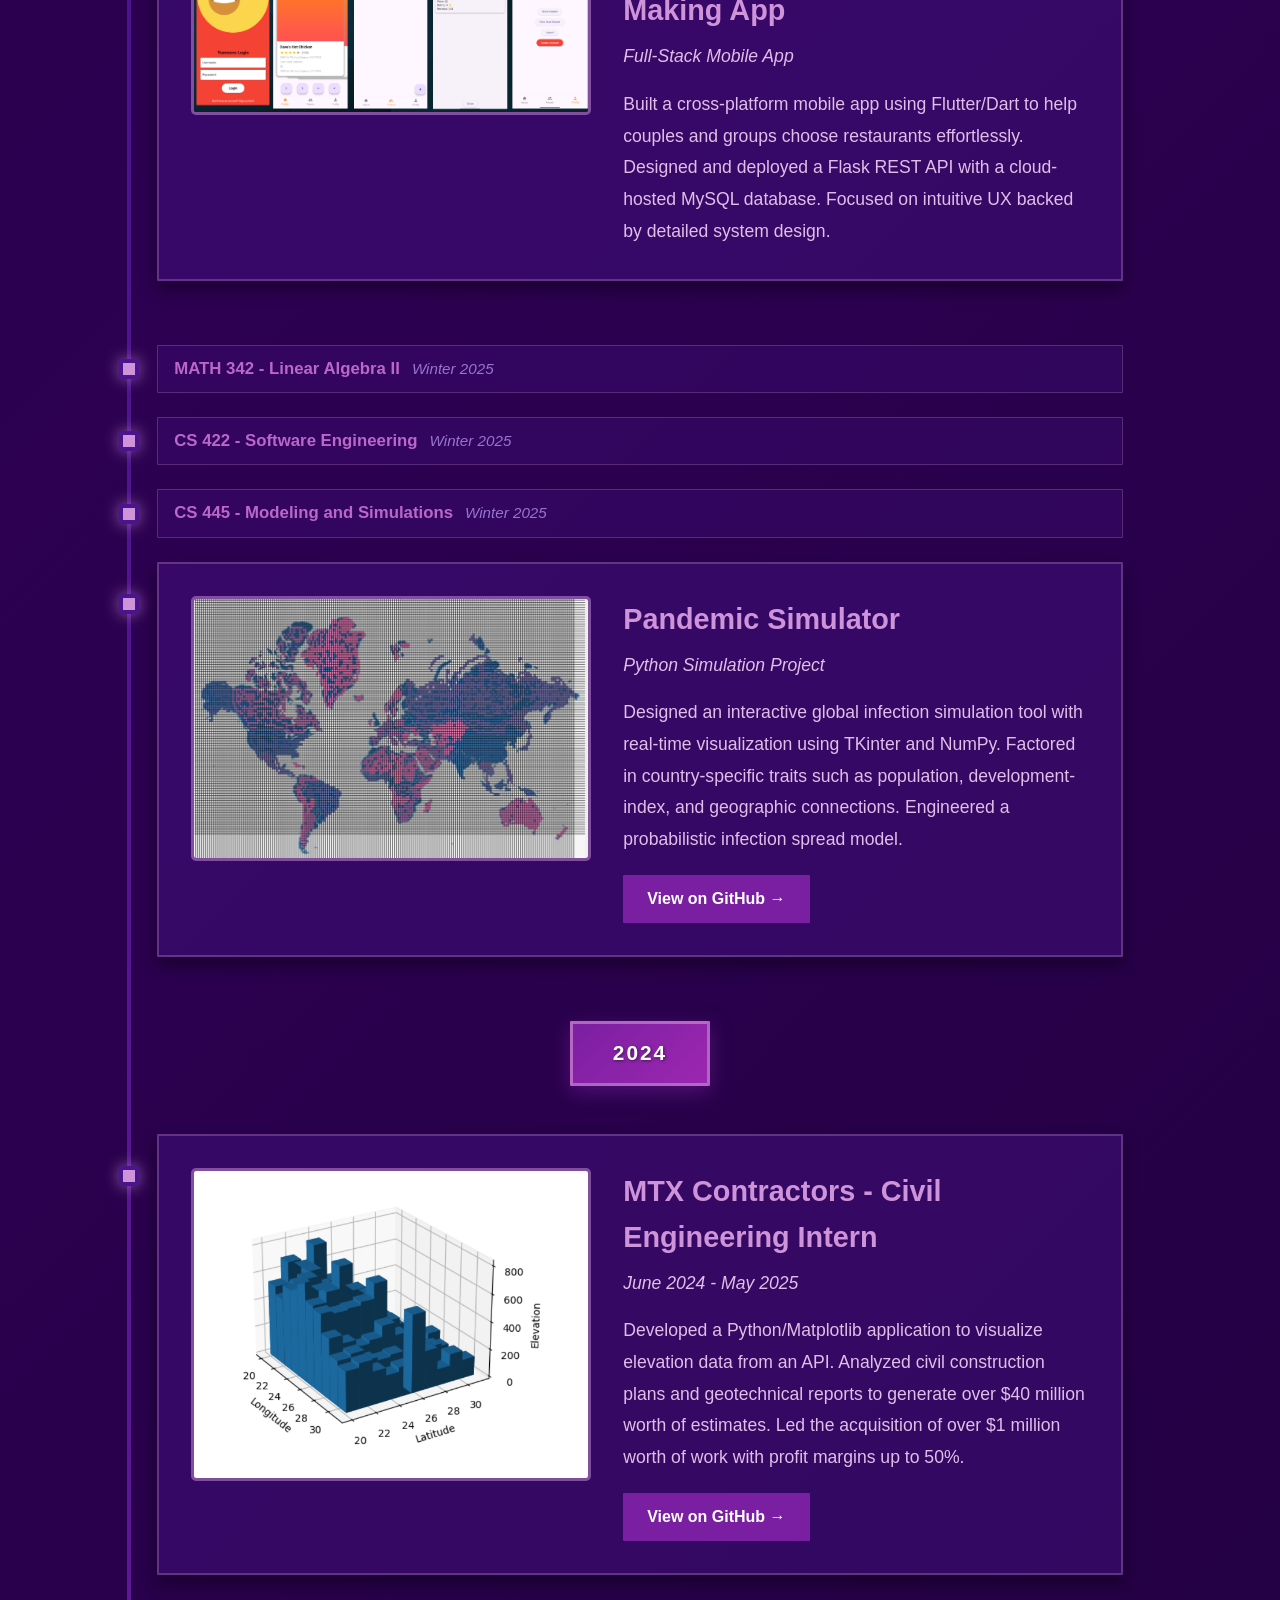
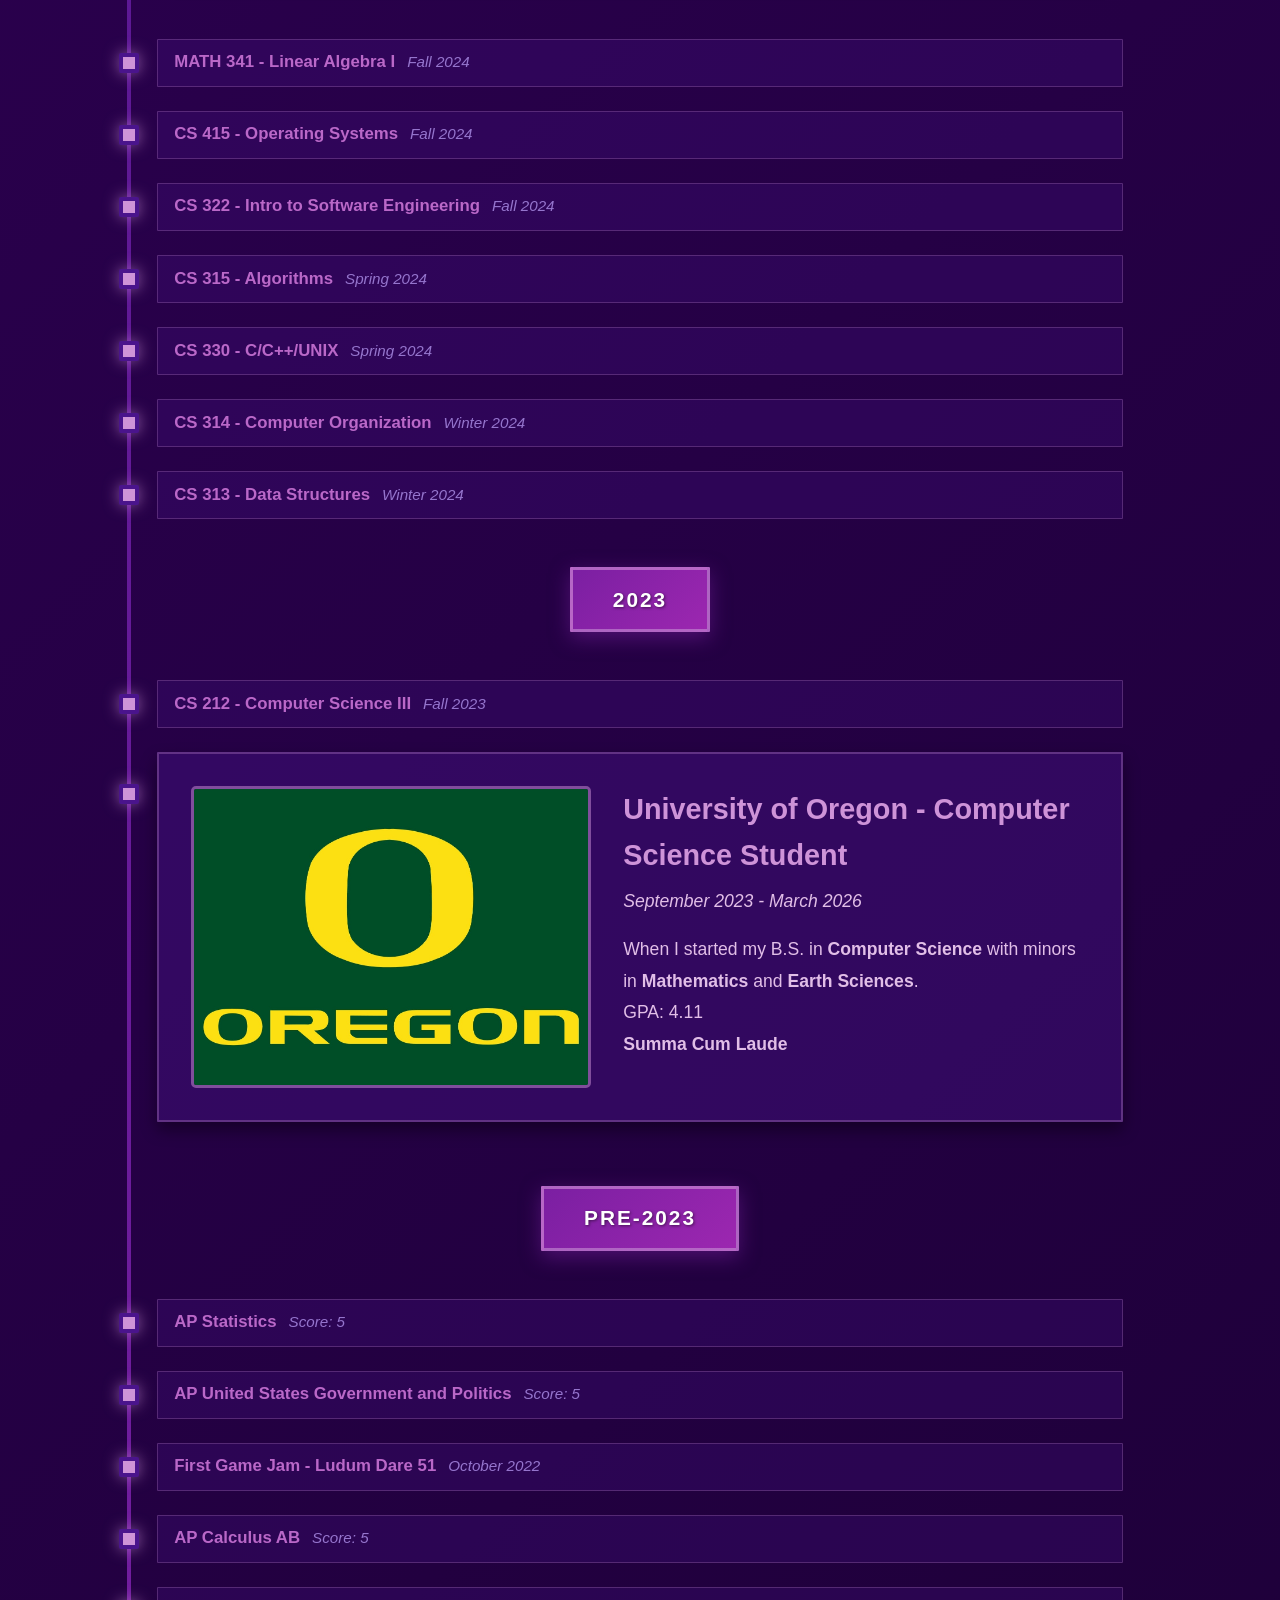
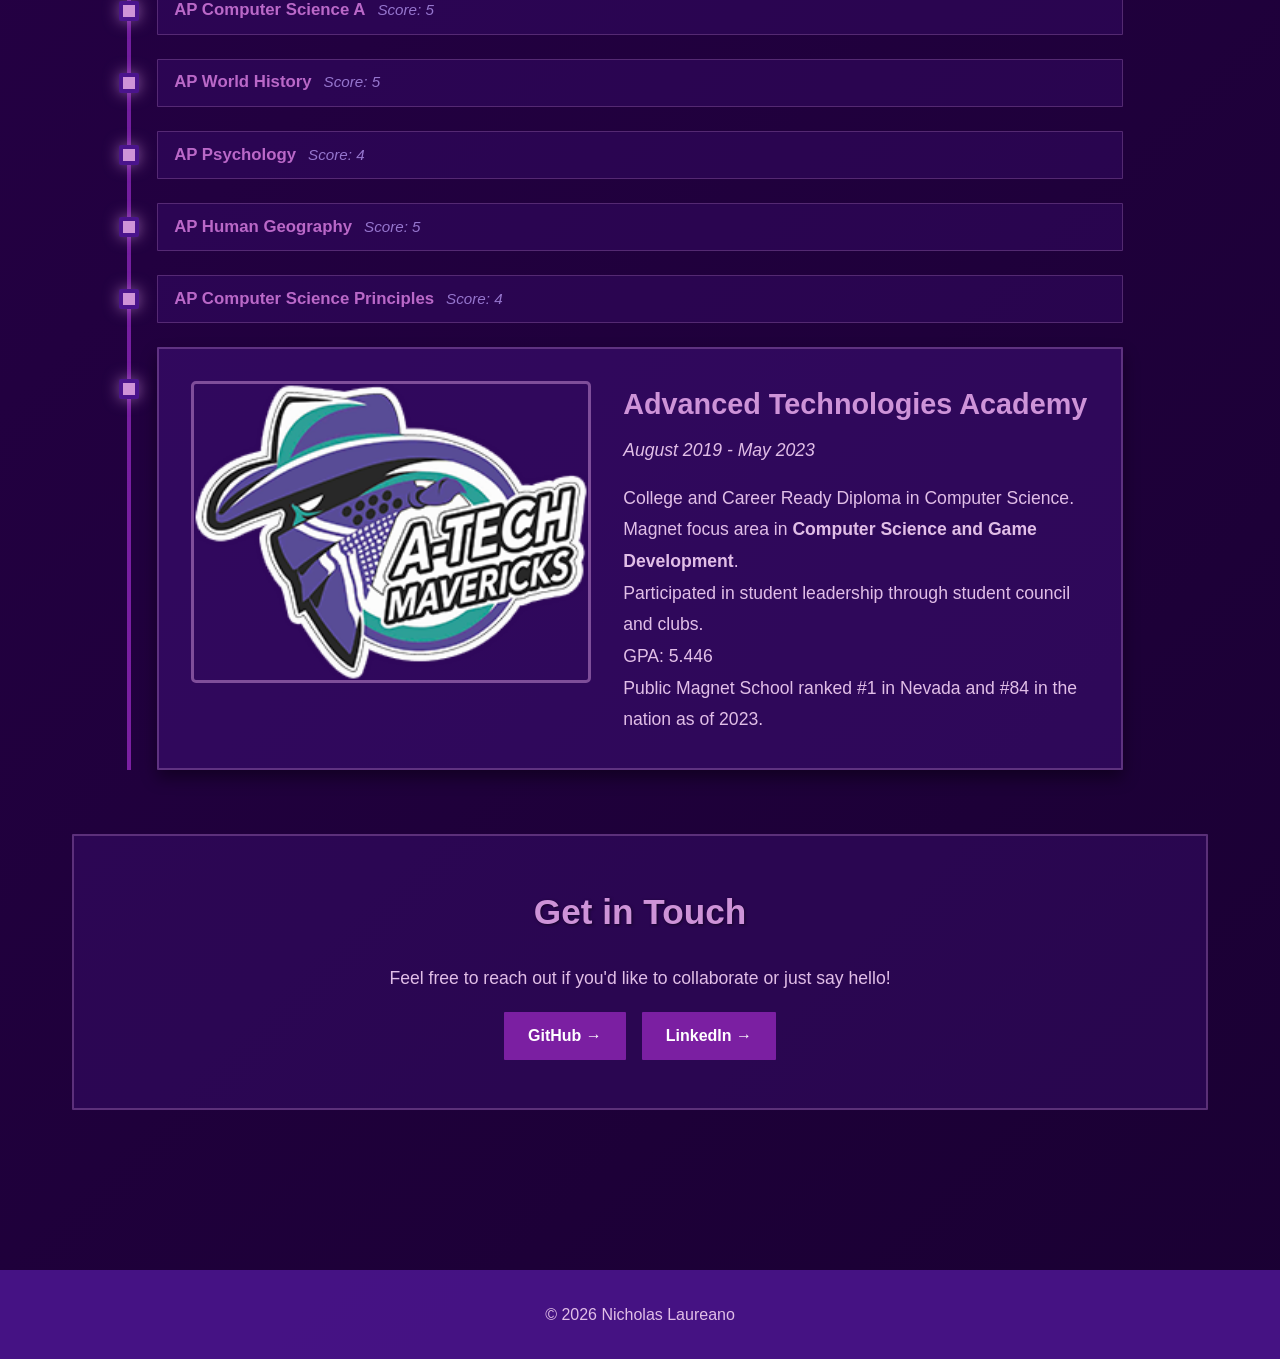
==== commit e6a684d1: "Update styles for consistency and modify project descriptions" ====
--- a/index.html
+++ b/index.html
@@ -25,11 +25,14 @@
                 <img src="./assets/pictures/nicholas-pic.jpg" alt="Nicholas Laureano">
             </div>
             <h2>Welcome</h2>
-            <p>Hi! I'm Nicholas, a Computer Science student at the University of Oregon with a passion for software engineering, machine learning, and distributed systems. I've worked at Microsoft on cloud-native reliability and founded Runic Solutions to build offline AI solutions. Explore my journey below!</p>
+            <p>Hi! I'm Nicholas, a software engineer at Epic Systems. I have experience in 
+                natural language processing, machine learning and distributed systems. 
+                I previously worked at Microsoft on cloud-native reliability and founded Runic Solutions 
+                to build offline AI solutions. Explore my story!</p>
             <div class="education">
                 <h3>B.S. Computer Science</h3>
                 <p class="school">University of Oregon | Minors: Mathematics and Earth Sciences</p>
-                <p class="details">2023-2026 | GPA: 4.10</p>
+                <p class="details">2023-2026 | GPA: 4.11</p>
             </div>
         </section>
 
@@ -38,29 +41,29 @@
             <h2>My Journey</h2>
             <div class="timeline">
                 <!-- Year Marker: UPCOMING -->
-                <div class="year-marker">
+                <!-- <div class="year-marker">
                     <h4>UPCOMING</h4>
-                </div>
-
+                </div> -->
                 <!-- Upcoming -->
-                <article class="timeline-event">
-                    <div class="timeline-marker"></div>
-                    <div class="timeline-content">
-                        <div class="event-image">
-                            <img src="./assets/pictures/epic-logo-pic.jpg" alt="Epic Systems">
-                        </div>
-                        <div class="event-text">
-                            <h3>Epic Systems - Software Engineer</h3>
-                            <p class="event-date"> Starting August 2026</p>
-                            <p>I'll be starting as a Software Developer at Epic in Madison, WI after graduation from the University of Oregon. I'm excited to contribute to healthcare software solutions and grow my skills in a dynamic environment.</p>
-                        </div>
-                    </div>
-                </article>
-
                 <!-- Year Marker: PRESENT -->
                 <div class="year-marker">
                     <h4>PRESENT (2026)</h4>
                 </div>
+
+                <article class="timeline-event">
+                    <div class="timeline-marker"></div>
+                    <div class="timeline-content">
+                        <div class="event-image">
+                            <img src="./assets/pictures/epic-logo-pic.jpg" alt="Epic Systems">
+                        </div>
+                        <div class="event-text">
+                            <h3>Epic Systems - Software Engineer</h3>
+                            <p class="event-date"> Started: August 2026</p>
+                            <p>I started as a Software Engineer at Epic in Madison, WI after graduation from the University of Oregon. I work on developing AI solutions for healthcare providers.</p>
+                        </div>
+                    </div>
+                </article>
+
 
                 <!-- Physics Sim -->
                 <article class="timeline-event">
@@ -372,10 +375,10 @@
                         </div>
                         <div class="event-text">
                             <h3>University of Oregon - Computer Science Student</h3>
-                            <p class="event-date">September 2023 - Present</p>
-                            <p>Started my B.S. in <b>Computer Science</b> with minors in <b>Mathematics</b> and <b>Earth Sciences</b>.<br>
-                            GPA: 4.10<br>
-                            On Track for <b>Summa Cum Laude</b></p>
+                            <p class="event-date">September 2023 - March 2026</p>
+                            <p>When I started my B.S. in <b>Computer Science</b> with minors in <b>Mathematics</b> and <b>Earth Sciences</b>.<br>
+                            GPA: 4.11<br>
+                            <b>Summa Cum Laude</b></p>
                         </div>
                     </div>
                 </article>
--- a/css/global.css
+++ b/css/global.css
@@ -81,7 +81,7 @@
     text-align: center;
     background: rgba(74, 20, 140, 0.3);
     padding: 3rem;
-    border-radius: 15px;
+    border-radius: 1px;
     border: 2px solid rgba(206, 147, 216, 0.3);
 }
 
--- a/css/home.css
+++ b/css/home.css
@@ -5,7 +5,7 @@
     text-align: center;
     background: rgba(74, 20, 140, 0.3);
     padding: 3rem;
-    border-radius: 15px;
+    border-radius: 1px;
     border: 2px solid rgba(206, 147, 216, 0.3);
 }
 
@@ -18,7 +18,7 @@
 .profile-image img {
     width: 100%;
     height: 100%;
-    border-radius: 50%;
+    border-radius: 10%;
     object-fit: cover;
     border: 5px solid #ce93d8;
     box-shadow: 0 8px 20px rgba(206, 147, 216, 0.4);
@@ -41,7 +41,7 @@
     margin-top: 2rem;
     padding: 1.5rem;
     background: rgba(123, 31, 162, 0.2);
-    border-radius: 10px;
+    border-radius: 1px;
     border: 1px solid rgba(206, 147, 216, 0.4);
     max-width: 700px;
     margin-left: auto;
@@ -69,7 +69,7 @@
 /* Timeline Styles */
 .timeline {
     position: relative;
-    padding: 2rem 0;
+    padding: 0rem 0;
 /* Year Markers */
 .year-marker {
     position: relative;
@@ -83,7 +83,7 @@
     background: linear-gradient(135deg, #7b1fa2, #9c27b0);
     color: #fff;
     padding: 0.8rem 2.5rem;
-    border-radius: 30px;
+    border-radius: 1px;
     font-size: 1.3rem;
     font-weight: 700;
     letter-spacing: 2px;
@@ -130,7 +130,7 @@
     height: 20px;
     background: #ce93d8;
     border: 4px solid #4a148c;
-    border-radius: 50%;
+    border-radius: 10%;
     transform: translateX(-50%);
     z-index: 1;
     box-shadow: 0 0 15px rgba(206, 147, 216, 0.6);
@@ -140,7 +140,7 @@
 .timeline-content {
     background: rgba(74, 20, 140, 0.4);
     border: 2px solid rgba(206, 147, 216, 0.3);
-    border-radius: 15px;
+    border-radius: 1px;
     padding: 2rem;
     width: 85%;
     display: grid;
@@ -160,7 +160,7 @@
 
 /* Event Image */
 .event-image {
-    border-radius: 10px;
+    border-radius: 5px;
     overflow: hidden;
     border: 3px solid rgba(206, 147, 216, 0.5);
 }
@@ -209,7 +209,7 @@
 .small-item {
     background: rgba(74, 20, 140, 0.25);
     border: 1px solid rgba(206, 147, 216, 0.25);
-    border-radius: 10px;
+    border-radius: 1px;
     padding: 0.6rem 1rem;
     width: 85%;
     margin-left: auto;
@@ -259,7 +259,7 @@
     background: #7b1fa2;
     color: #fff;
     text-decoration: none;
-    border-radius: 8px;
+    border-radius: 1px;
     transition: all 0.3s ease;
     font-weight: 600;
     margin-top: 1.2rem;
